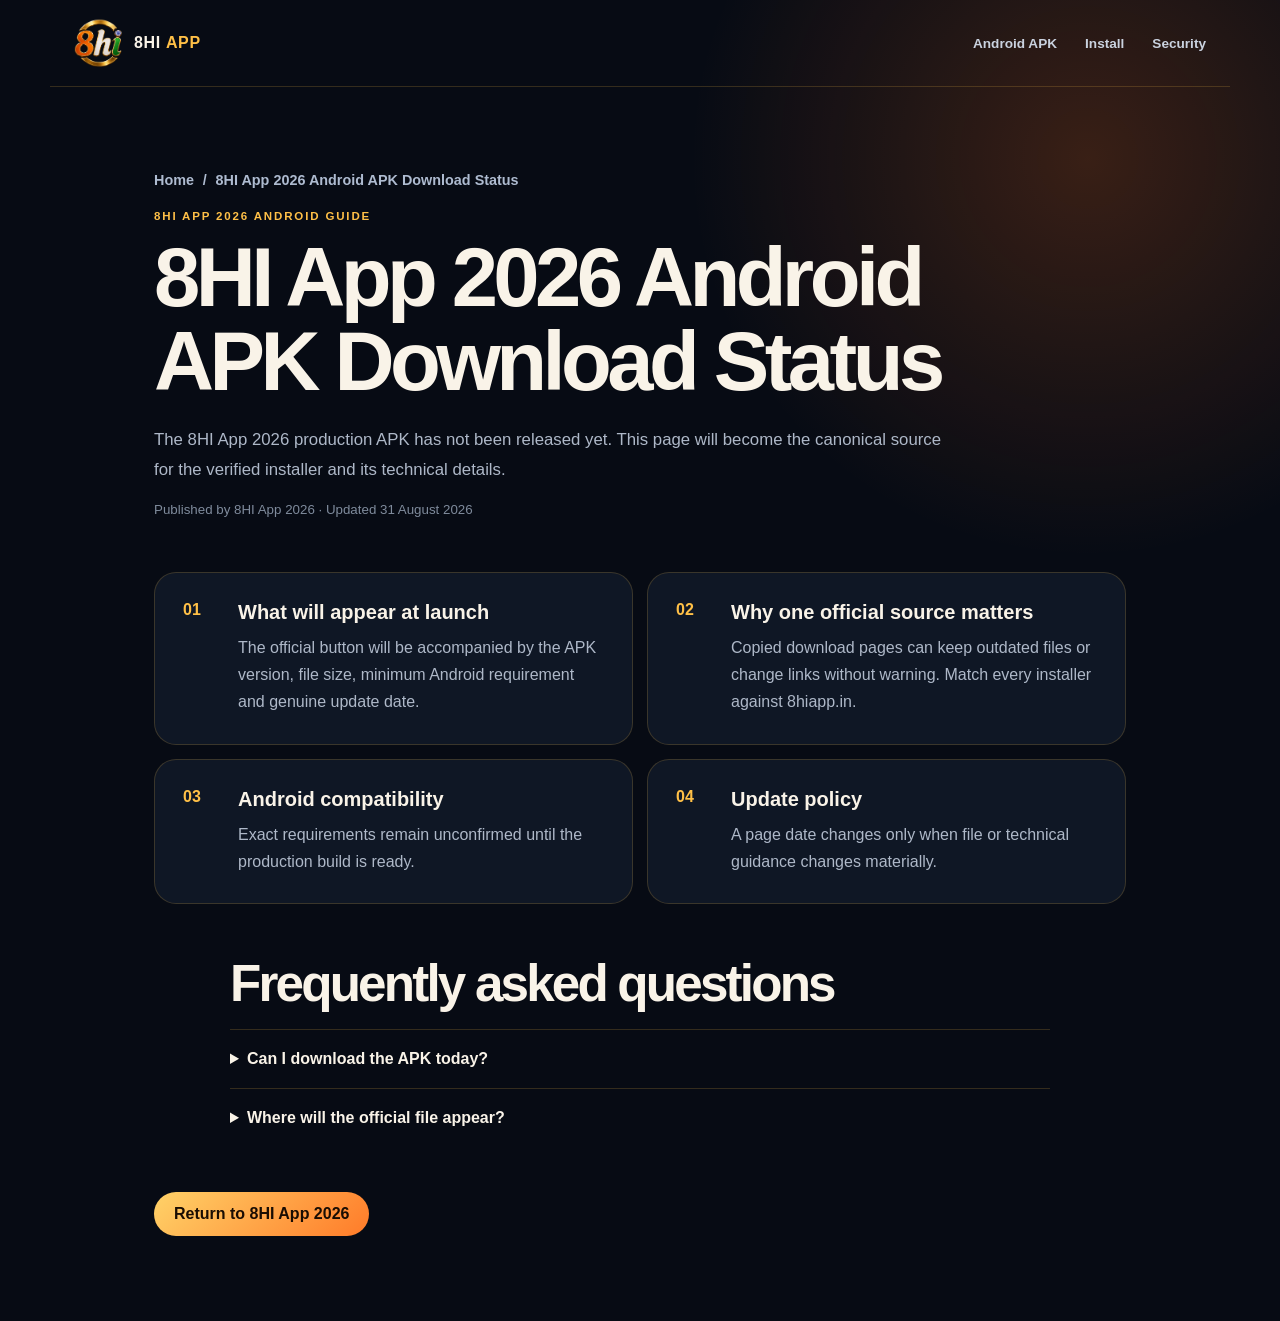
==== android-apk/index.html @ c1ce7601 "Migrate 8HI site to GitHub Pages with live APK download" ====
<!DOCTYPE html><html lang="en-IN"><head><meta charSet="utf-8"/><meta name="viewport" content="width=device-width, initial-scale=1"/><link rel="preload" href="/assets/8hi-mark.png" as="image"/><link rel="stylesheet" href="/_next/static/css/index.eghKGOcB.css" data-rsc-css-href="/_next/static/css/index.eghKGOcB.css" data-precedence="vite-rsc/importer-resources"/><link rel="stylesheet" href="/_next/static/css/Seo.CnHmj7F0.css" data-rsc-css-href="/_next/static/css/Seo.CnHmj7F0.css" data-precedence="vite-rsc/importer-resources"/><link rel="modulepreload" fetchPriority="low" href="/_next/static/chunks/index-C8furP2_.js"/><script src="/_next/static/chunks/rolldown-runtime-C60lm6uB.js" type="module" async=""></script><script src="/_next/static/chunks/framework-BgSIrAUN.js" type="module" async=""></script><link rel="modulepreload" href="/_next/static/chunks/layout-segment-context-DrmR_JXk.js" crossorigin=""/><script>Object.assign(((self[Symbol.for("vinext.navigationRuntime")]??={bootstrap:{routeManifest:null},functions:{}}).bootstrap.rsc??={rsc:[]}),{params:{"slug":"android-apk"},nav:{"pathname":"/android-apk","searchParams":[]}})</script><link rel="modulepreload" href="/_next/static/chunks/index-C8furP2_.js" />
</head><body><main><script type="application/ld+json">{"@context":"https://schema.org","@graph":[{"@type":"Organization","@id":"https://8hiapp.in/#organization","name":"8HI App 2026","url":"https://8hiapp.in/","logo":{"@type":"ImageObject","url":"https://8hiapp.in/icon-512.png"}},{"@type":"WebSite","@id":"https://8hiapp.in/#website","name":"8HI App 2026","url":"https://8hiapp.in/","inLanguage":"en-IN","publisher":{"@id":"https://8hiapp.in/#organization"}},{"@type":"WebPage","name":"8HI App 2026 Android APK Download Status","description":"Check the official 8HI App 2026 APK release status, version information, Android compatibility and verified download location.","url":"https://8hiapp.in/android-apk","datePublished":"2026-08-31","dateModified":"2026-08-31","isPartOf":{"@id":"https://8hiapp.in/#website"}},{"@type":"BreadcrumbList","itemListElement":[{"@type":"ListItem","position":1,"name":"8HI App 2026","item":"https://8hiapp.in/"},{"@type":"ListItem","position":2,"name":"8HI App 2026 Android APK Download Status","item":"https://8hiapp.in/android-apk"}]},{"@type":"FAQPage","mainEntity":[{"@type":"Question","name":"Can I download the APK today?","acceptedAnswer":{"@type":"Answer","text":"No. No verified production installer is available yet."}},{"@type":"Question","name":"Where will the official file appear?","acceptedAnswer":{"@type":"Answer","text":"Only on 8HI App 2026 and the official 8HI App download page."}}]}]}</script><header><a href="/" class="logo"><img src="/assets/8hi-mark.png" alt="8HI App 2026" width="50" height="50"/><span>8HI <b>APP</b></span></a><nav><a href="/android-apk">Android APK</a><a href="/install-guide">Install</a><a href="/security">Security</a></nav></header><article class="subpage"><nav class="crumb"><a href="/">Home</a><span>/</span><span>8HI App 2026 Android APK Download Status</span></nav><p class="overline">8HI App 2026 Android guide</p><h1>8HI App 2026 Android APK Download Status</h1><p class="intro">The 8HI App 2026 production APK has not been released yet. This page will become the canonical source for the verified installer and its technical details.</p><small class="updated">Published by 8HI App 2026 · Updated 31 August 2026</small><div class="subgrid"><section><b>0<!-- -->1</b><div><h2>What will appear at launch</h2><p>The official button will be accompanied by the APK version, file size, minimum Android requirement and genuine update date.</p></div></section><section><b>0<!-- -->2</b><div><h2>Why one official source matters</h2><p>Copied download pages can keep outdated files or change links without warning. Match every installer against 8hiapp.in.</p></div></section><section><b>0<!-- -->3</b><div><h2>Android compatibility</h2><p>Exact requirements remain unconfirmed until the production build is ready.</p></div></section><section><b>0<!-- -->4</b><div><h2>Update policy</h2><p>A page date changes only when file or technical guidance changes materially.</p></div></section></div><div class="faq"><h2>Frequently asked questions</h2><details><summary>Can I download the APK today?</summary><p>No. No verified production installer is available yet.</p></details><details><summary>Where will the official file appear?</summary><p>Only on 8HI App 2026 and the official 8HI App download page.</p></details></div><a class="primary" href="/">Return to 8HI App 2026</a></article></main><!--$--><!--/$--><div hidden=""><!--$--><div hidden=""><title>8HI App 2026 Android APK Download Status | 8HI App 2026</title><meta name="description" content="Check the official 8HI App 2026 APK release status, version information, Android compatibility and verified download location."><meta name="robots" content="index, follow"><meta name="googlebot" content="index, follow, max-image-preview:large, max-snippet:-1"><meta property="og:title" content="8HI App 2026 — Android Gaming, Made Simple"><meta property="og:description" content="The verified Android access point for the 8HI platform."><meta property="og:url" content="https://8hiapp.in"><meta property="og:site_name" content="8HI App 2026"><meta property="og:type" content="website"><meta property="og:locale" content="en_IN"><meta property="og:image" content="https://8hiapp.in/og.png"><meta name="twitter:card" content="summary_large_image"><meta name="twitter:title" content="8HI App 2026 — Android Gaming, Made Simple"><meta name="twitter:description" content="The verified Android access point for the 8HI platform."><meta name="twitter:image" content="https://8hiapp.in/og.png"><link rel="shortcut icon" href="/favicon.ico"><link rel="icon" href="/icon-48.png" type="image/png" sizes="48x48"><link rel="icon" href="/icon.png" type="image/png" sizes="96x96"><link rel="icon" href="/icon-192.png" type="image/png" sizes="192x192"><link rel="icon" href="/favicon.ico" type="image/x-icon" sizes="48x48"><link rel="apple-touch-icon" href="/icon-192.png" type="image/png" sizes="192x192"><link rel="manifest" href="/manifest.webmanifest"><link rel="canonical" href="https://8hiapp.in/android-apk"></div><!--/$--></div><script type="module" src="/_next/static/chunks/index-C8furP2_.js" id="_R_" async=""></script><script>((self[Symbol.for("vinext.navigationRuntime")]??={bootstrap:{routeManifest:null},functions:{}}).bootstrap.rsc??={rsc:[]}).rsc.push("4:I[\"241712b84696\",[],\"Children\",1]\n")</script><script>((self[Symbol.for("vinext.navigationRuntime")]??={bootstrap:{routeManifest:null},functions:{}}).bootstrap.rsc??={rsc:[]}).rsc.push("5:I[\"c97c5256dee9\",[],\"GlobalErrorBoundary\",1]\n")</script><script>((self[Symbol.for("vinext.navigationRuntime")]??={bootstrap:{routeManifest:null},functions:{}}).bootstrap.rsc??={rsc:[]}).rsc.push("6:I[\"4fc9a72db2d4\",[],\"default\",1]\n")</script><script>((self[Symbol.for("vinext.navigationRuntime")]??={bootstrap:{routeManifest:null},functions:{}}).bootstrap.rsc??={rsc:[]}).rsc.push("7:I[\"c97c5256dee9\",[],\"ErrorBoundary\",1]\n")</script><script>((self[Symbol.for("vinext.navigationRuntime")]??={bootstrap:{routeManifest:null},functions:{}}).bootstrap.rsc??={rsc:[]}).rsc.push("8:I[\"fca0cf90f4e2\",[],\"LayoutSegmentProvider\",1]\n")</script><script>((self[Symbol.for("vinext.navigationRuntime")]??={bootstrap:{routeManifest:null},functions:{}}).bootstrap.rsc??={rsc:[]}).rsc.push("9:I[\"241712b84696\",[],\"Slot\",1]\n")</script><script>((self[Symbol.for("vinext.navigationRuntime")]??={bootstrap:{routeManifest:null},functions:{}}).bootstrap.rsc??={rsc:[]}).rsc.push("a:I[\"c97c5256dee9\",[],\"NotFoundBoundary\",1]\n")</script><script>((self[Symbol.for("vinext.navigationRuntime")]??={bootstrap:{routeManifest:null},functions:{}}).bootstrap.rsc??={rsc:[]}).rsc.push("b:I[\"fa878354c746\",[],\"AppRouterScrollTarget\",1]\n")</script><script>((self[Symbol.for("vinext.navigationRuntime")]??={bootstrap:{routeManifest:null},functions:{}}).bootstrap.rsc??={rsc:[]}).rsc.push("c:I[\"c97c5256dee9\",[],\"RedirectBoundary\",1]\n")</script><script>((self[Symbol.for("vinext.navigationRuntime")]??={bootstrap:{routeManifest:null},functions:{}}).bootstrap.rsc??={rsc:[]}).rsc.push("d:\"$Sreact.suspense\"\n")</script><script>((self[Symbol.for("vinext.navigationRuntime")]??={bootstrap:{routeManifest:null},functions:{}}).bootstrap.rsc??={rsc:[]}).rsc.push(":HL[\"/_next/static/css/index.eghKGOcB.css\",\"style\"     ]\n")</script><script>((self[Symbol.for("vinext.navigationRuntime")]??={bootstrap:{routeManifest:null},functions:{}}).bootstrap.rsc??={rsc:[]}).rsc.push("0:{\"__route\":\"route:/android-apk\",\"__interceptionContext\":null,\"__layoutIds\":[\"layout:/\"],\"__rootLayout\":\"/\",\"__sourcePage\":\"/[slug]/page\",\"__vinext_streaming_metadata_body:route:/android-apk\":\"$L1\",\"__vinext_streaming_metadata_outlet:route:/android-apk\":\"$L2\",\"page:/android-apk\":\"$L3\",\"layout:/\":[[[[\"$\",\"link\",\"css:/_next/static/css/index.eghKGOcB.css\",{\"rel\":\"stylesheet\",\"precedence\":\"vite-rsc/importer-resources\",\"href\":\"/_next/static/css/index.eghKGOcB.css\",\"data-rsc-css-href\":\"/_next/static/css/index.eghKGOcB.css\"}],\"$undefined\"],[\"$\",\"html\",null,{\"lang\":\"en-IN\",\"children\":[\"$\",\"body\",null,{\"children\":[\"$\",\"$L4\",null,{}]}]}]],null],\"route:/android-apk\":[[[\"$\",\"meta\",null,{\"charSet\":\"utf-8\"}],null,[[\"$\",\"meta\",\"0\",{\"name\":\"viewport\",\"content\":\"width=device-width, initial-scale=1\"}]]],[\"$\",\"$L5\",null,{\"fallback\":\"$6\",\"children\":[\"$\",\"$L7\",null,{\"fallback\":\"$6\",\"children\":[\"$\",\"$L8\",null,{\"providerId\":\"layout:/\",\"segmentMap\":{\"children\":[\"android-apk\"]},\"children\":[\"$\",\"$L9\",null,{\"id\":\"layout:/\",\"parallelSlots\":\"$undefined\",\"children\":[\"$\",\"$La\",null,{\"resetKey\":\"slug|android-apk|d\",\"fallback\":[\"$\",\"main\",null,{\"className\":\"subpage\",\"children\":[[\"$\",\"p\",null,{\"className\":\"overline\",\"children\":\"404\"}],[\"$\",\"h1\",null,{\"children\":\"Page not found\"}],[\"$\",\"p\",null,{\"className\":\"intro\",\"children\":\"This address is not part of the verified 8HI App 2026 Android centre.\"}],[\"$\",\"a\",null,{\"className\":\"primary\",\"href\":\"/\",\"children\":\"Return to 8HI App 2026\"}]]}],\"children\":[\"$\",\"$La\",null,{\"resetKey\":\"[\\\"slug|android-apk|d\\\"]\",\"fallback\":[\"$\",\"main\",null,{\"className\":\"subpage\",\"children\":[[\"$\",\"p\",null,{\"className\":\"overline\",\"children\":\"404\"}],[\"$\",\"h1\",null,{\"children\":\"Page not found\"}],[\"$\",\"p\",null,{\"className\":\"intro\",\"children\":\"This address is not part of the verified 8HI App 2026 Android centre.\"}],[\"$\",\"a\",null,{\"className\":\"primary\",\"href\":\"/\",\"children\":\"Return to 8HI App 2026\"}]]}],\"children\":[\"$\",\"$Lb\",null,{\"children\":[\"$\",\"$Lc\",null,{\"children\":[[\"$\",\"$L8\",null,{\"providerId\":\"page:/android-apk\",\"segmentMap\":{\"children\":[\"__PAGE__\"]},\"children\":[\"$\",\"$L9\",null,{\"id\":\"page:/android-apk\"}]}],[\"$\",\"$d\",null,{\"fallback\":null,\"children\":[\"$\",\"$L9\",null,{\"id\":\"__vinext_streaming_metadata_outlet:route:/android-apk\"}]}]]}]}]}]}]}]}]}]}],null,[\"$\",\"div\",null,{\"hidden\":true,\"children\":[\"$\",\"$d\",null,{\"fallback\":null,\"children\":[\"$\",\"$L9\",null,{\"id\":\"__vinext_streaming_metadata_body:route:/android-apk\"}]}]}]],\"__layoutFlags\":{\"layout:/\":\"s\"},\"__artifactCompatibility\":{\"schemaVersion\":1,\"graphVersion\":\"app-route-graph:c75e66a7605490d9\",\"deploymentVersion\":\"5ccccc27-3422-4b1f-8778-035ea31157ca\",\"appElementsSchemaVersion\":1,\"rscPayloadSchemaVersion\":1,\"rootBoundaryId\":\"/\",\"renderEpoch\":null},\"__renderObservation\":{\"schemaVersion\":1,\"output\":{\"kind\":\"app-rsc\",\"mountedSlotsFingerprint\":null,\"renderEpoch\":null,\"rootBoundaryId\":\"/\",\"routeId\":\"route:/android-apk\"},\"completeness\":\"partial\",\"boundaryOutcome\":{\"kind\":\"unknown\"},\"requestApis\":[{\"kind\":\"connection\",\"status\":\"unknown\"},{\"kind\":\"cookies\",\"status\":\"unknown\"},{\"kind\":\"draftMode\",\"status\":\"unknown\"},{\"kind\":\"headers\",\"status\":\"unknown\"},{\"kind\":\"params\",\"status\":\"observed\"},{\"kind\":\"searchParams\",\"status\":\"unknown\"}],\"dynamicFetches\":[],\"cacheTags\":[\"/android-apk\",\"_N_T_/[slug]/layout\",\"_N_T_/[slug]/page\",\"_N_T_/android-apk\",\"_N_T_/layout\"],\"pathTags\":[\"/android-apk\"],\"cacheability\":\"unknown\",\"downgrade\":{\"target\":\"freshRender\",\"reasons\":[{\"code\":\"CP_DOWNGRADE_CACHEABILITY_UNKNOWN\",\"target\":\"freshRender\"},{\"code\":\"CP_DOWNGRADE_INCOMPLETE_OBSERVATION\",\"completeness\":\"partial\",\"target\":\"freshRender\"},{\"code\":\"CP_DOWNGRADE_UNKNOWN_REQUEST_API\",\"requestApi\":\"connection\",\"target\":\"freshRender\"},{\"code\":\"CP_DOWNGRADE_UNKNOWN_REQUEST_API\",\"requestApi\":\"cookies\",\"target\":\"freshRender\"},{\"code\":\"CP_DOWNGRADE_UNKNOWN_REQUEST_API\",\"requestApi\":\"draftMode\",\"target\":\"freshRender\"},{\"code\":\"CP_DOWNGRADE_UNKNOWN_REQUEST_API\",\"requestApi\":\"headers\",\"target\":\"freshRender\"},{\"code\":\"CP_DOWNGRADE_PUBLIC_REQUEST_API\",\"requestApi\":\"params\",\"target\":\"publicVariant\"},{\"code\":\"CP_DOWNGRADE_UNKNOWN_REQUEST_API\",\"requestApi\":\"searchParams\",\"target\":\"freshRender\"}],\"fallback\":{\"kind\":\"breakerFallback\",\"code\":\"CP_PRIVATE_DYNAMIC_DOWNGRADE\",\"mode\":\"renderFresh\",\"scope\":\"affectedOutput\",\"fields\":{\"reasonCodes\":[\"CP_DOWNGRADE_CACHEABILITY_UNKNOWN\",\"CP_DOWNGRADE_INCOMPLETE_OBSERVATION\",\"CP_DOWNGRADE_UNKNOWN_REQUEST_API\",\"CP_DOWNGRADE_UNKNOWN_REQUEST_API\",\"CP_DOWNGRADE_UNKNOWN_REQUEST_API\",\"CP_DOWNGRADE_UNKNOWN_REQUEST_API\",\"CP_DOWNGRADE_PUBLIC_REQUEST_API\",\"CP_DOWNGRADE_UNKNOWN_REQUEST_API\"],\"target\":\"freshRender\"}},\"isPublicCacheCandidate\":false}}}\n")</script><script>((self[Symbol.for("vinext.navigationRuntime")]??={bootstrap:{routeManifest:null},functions:{}}).bootstrap.rsc??={rsc:[]}).rsc.push("e:T647,")</script><script>((self[Symbol.for("vinext.navigationRuntime")]??={bootstrap:{routeManifest:null},functions:{}}).bootstrap.rsc??={rsc:[]}).rsc.push("\u003ctitle\u003e8HI App 2026 Android APK Download Status | 8HI App 2026\u003c/title\u003e\u003cmeta name=\"description\" content=\"Check the official 8HI App 2026 APK release status, version information, Android compatibility and verified download location.\"\u003e\u003cmeta name=\"robots\" content=\"index, follow\"\u003e\u003cmeta name=\"googlebot\" content=\"index, follow, max-image-preview:large, max-snippet:-1\"\u003e\u003cmeta property=\"og:title\" content=\"8HI App 2026 — Android Gaming, Made Simple\"\u003e\u003cmeta property=\"og:description\" content=\"The verified Android access point for the 8HI platform.\"\u003e\u003cmeta property=\"og:url\" content=\"https://8hiapp.in\"\u003e\u003cmeta property=\"og:site_name\" content=\"8HI App 2026\"\u003e\u003cmeta property=\"og:type\" content=\"website\"\u003e\u003cmeta property=\"og:locale\" content=\"en_IN\"\u003e\u003cmeta property=\"og:image\" content=\"https://8hiapp.in/og.png\"\u003e\u003cmeta name=\"twitter:card\" content=\"summary_large_image\"\u003e\u003cmeta name=\"twitter:title\" content=\"8HI App 2026 — Android Gaming, Made Simple\"\u003e\u003cmeta name=\"twitter:description\" content=\"The verified Android access point for the 8HI platform.\"\u003e\u003cmeta name=\"twitter:image\" content=\"https://8hiapp.in/og.png\"\u003e\u003clink rel=\"shortcut icon\" href=\"/favicon.ico\"\u003e\u003clink rel=\"icon\" href=\"/icon-48.png\" type=\"image/png\" sizes=\"48x48\"\u003e\u003clink rel=\"icon\" href=\"/icon.png\" type=\"image/png\" sizes=\"96x96\"\u003e\u003clink rel=\"icon\" href=\"/icon-192.png\" type=\"image/png\" sizes=\"192x192\"\u003e\u003clink rel=\"icon\" href=\"/favicon.ico\" type=\"image/x-icon\" sizes=\"48x48\"\u003e\u003clink rel=\"apple-touch-icon\" href=\"/icon-192.png\" type=\"image/png\" sizes=\"192x192\"\u003e\u003clink rel=\"manifest\" href=\"/manifest.webmanifest\"\u003e\u003clink rel=\"canonical\" href=\"https://8hiapp.in/android-apk\"\u003e")</script><script>((self[Symbol.for("vinext.navigationRuntime")]??={bootstrap:{routeManifest:null},functions:{}}).bootstrap.rsc??={rsc:[]}).rsc.push("1:[\"$\",\"div\",null,{\"hidden\":true,\"dangerouslySetInnerHTML\":{\"__html\":\"$e\"}}]\n")</script><script>((self[Symbol.for("vinext.navigationRuntime")]??={bootstrap:{routeManifest:null},functions:{}}).bootstrap.rsc??={rsc:[]}).rsc.push("2:null\n")</script><script>((self[Symbol.for("vinext.navigationRuntime")]??={bootstrap:{routeManifest:null},functions:{}}).bootstrap.rsc??={rsc:[]}).rsc.push(":HL[\"/_next/static/css/Seo.CnHmj7F0.css\",\"style\"     ]\n")</script><script>((self[Symbol.for("vinext.navigationRuntime")]??={bootstrap:{routeManifest:null},functions:{}}).bootstrap.rsc??={rsc:[]}).rsc.push("3:[[[\"$\",\"link\",\"css:/_next/static/css/index.eghKGOcB.css\",{\"rel\":\"stylesheet\",\"precedence\":\"vite-rsc/importer-resources\",\"href\":\"/_next/static/css/index.eghKGOcB.css\",\"data-rsc-css-href\":\"/_next/static/css/index.eghKGOcB.css\"}],[\"$\",\"link\",\"css:/_next/static/css/Seo.CnHmj7F0.css\",{\"rel\":\"stylesheet\",\"precedence\":\"vite-rsc/importer-resources\",\"href\":\"/_next/static/css/Seo.CnHmj7F0.css\",\"data-rsc-css-href\":\"/_next/static/css/Seo.CnHmj7F0.css\"}],\"$undefined\"],\"$Lf\"]\n")</script><script>((self[Symbol.for("vinext.navigationRuntime")]??={bootstrap:{routeManifest:null},functions:{}}).bootstrap.rsc??={rsc:[]}).rsc.push(":HL[\"/assets/8hi-mark.png\",\"image\"]\n")</script><script>((self[Symbol.for("vinext.navigationRuntime")]??={bootstrap:{routeManifest:null},functions:{}}).bootstrap.rsc??={rsc:[]}).rsc.push("10:T569,")</script><script>((self[Symbol.for("vinext.navigationRuntime")]??={bootstrap:{routeManifest:null},functions:{}}).bootstrap.rsc??={rsc:[]}).rsc.push("{\"@context\":\"https://schema.org\",\"@graph\":[{\"@type\":\"Organization\",\"@id\":\"https://8hiapp.in/#organization\",\"name\":\"8HI App 2026\",\"url\":\"https://8hiapp.in/\",\"logo\":{\"@type\":\"ImageObject\",\"url\":\"https://8hiapp.in/icon-512.png\"}},{\"@type\":\"WebSite\",\"@id\":\"https://8hiapp.in/#website\",\"name\":\"8HI App 2026\",\"url\":\"https://8hiapp.in/\",\"inLanguage\":\"en-IN\",\"publisher\":{\"@id\":\"https://8hiapp.in/#organization\"}},{\"@type\":\"WebPage\",\"name\":\"8HI App 2026 Android APK Download Status\",\"description\":\"Check the official 8HI App 2026 APK release status, version information, Android compatibility and verified download location.\",\"url\":\"https://8hiapp.in/android-apk\",\"datePublished\":\"2026-08-31\",\"dateModified\":\"2026-08-31\",\"isPartOf\":{\"@id\":\"https://8hiapp.in/#website\"}},{\"@type\":\"BreadcrumbList\",\"itemListElement\":[{\"@type\":\"ListItem\",\"position\":1,\"name\":\"8HI App 2026\",\"item\":\"https://8hiapp.in/\"},{\"@type\":\"ListItem\",\"position\":2,\"name\":\"8HI App 2026 Android APK Download Status\",\"item\":\"https://8hiapp.in/android-apk\"}]},{\"@type\":\"FAQPage\",\"mainEntity\":[{\"@type\":\"Question\",\"name\":\"Can I download the APK today?\",\"acceptedAnswer\":{\"@type\":\"Answer\",\"text\":\"No. No verified production installer is available yet.\"}},{\"@type\":\"Question\",\"name\":\"Where will the official file appear?\",\"ac")</script><script>((self[Symbol.for("vinext.navigationRuntime")]??={bootstrap:{routeManifest:null},functions:{}}).bootstrap.rsc??={rsc:[]}).rsc.push("ceptedAnswer\":{\"@type\":\"Answer\",\"text\":\"Only on 8HI App 2026 and the official 8HI App download page.\"}}]}]}")</script><script>((self[Symbol.for("vinext.navigationRuntime")]??={bootstrap:{routeManifest:null},functions:{}}).bootstrap.rsc??={rsc:[]}).rsc.push("f:[\"$\",\"main\",null,{\"children\":[[[[\"$\",\"link\",\"css:/_next/static/css/Seo.CnHmj7F0.css\",{\"rel\":\"stylesheet\",\"precedence\":\"vite-rsc/importer-resources\",\"href\":\"/_next/static/css/Seo.CnHmj7F0.css\",\"data-rsc-css-href\":\"/_next/static/css/Seo.CnHmj7F0.css\"}],\"$undefined\"],[\"$\",\"script\",null,{\"type\":\"application/ld+json\",\"dangerouslySetInnerHTML\":{\"__html\":\"$10\"}}]],[\"$\",\"header\",null,{\"children\":[[\"$\",\"a\",null,{\"href\":\"/\",\"className\":\"logo\",\"children\":[[\"$\",\"img\",null,{\"src\":\"/assets/8hi-mark.png\",\"alt\":\"8HI App 2026\",\"width\":50,\"height\":50}],[\"$\",\"span\",null,{\"children\":[\"8HI \",[\"$\",\"b\",null,{\"children\":\"APP\"}]]}]]}],[\"$\",\"nav\",null,{\"children\":[[\"$\",\"a\",null,{\"href\":\"/android-apk\",\"children\":\"Android APK\"}],[\"$\",\"a\",null,{\"href\":\"/install-guide\",\"children\":\"Install\"}],[\"$\",\"a\",null,{\"href\":\"/security\",\"children\":\"Security\"}]]}]]}],[\"$\",\"article\",null,{\"className\":\"subpage\",\"children\":[[\"$\",\"nav\",null,{\"className\":\"crumb\",\"children\":[[\"$\",\"a\",null,{\"href\":\"/\",\"children\":\"Home\"}],[\"$\",\"span\",null,{\"children\":\"/\"}],[\"$\",\"span\",null,{\"children\":\"8HI App 2026 Android APK Download Status\"}]]}],[\"$\",\"p\",null,{\"className\":\"overline\",\"children\":\"8HI App 2026 Android guide\"}],[\"$\",\"h1\",null,{\"children\":\"8HI App 2026 Android APK Download Status\"}],[\"$\",\"p\",null,{\"className\":\"intro\",\"children\":\"The 8HI App 2026 production APK has not been released yet. This page will become the canonical source for the verified installer and its technical details.\"}],[\"$\",\"small\",null,{\"className\":\"updated\",\"children\":\"Published by 8HI App 2026 · Updated 31 August 2026\"}],[\"$\",\"div\",null,{\"className\":\"subgrid\",\"children\":[[\"$\",\"section\",\"What will appear at launch\",{\"children\":[[\"$\",\"b\",null,{\"children\":[\"0\",1]}],[\"$\",\"div\",null,{\"children\":[[\"$\",\"h2\",null,{\"children\":\"What will appear at launch\"}],[\"$\",\"p\",null,{\"children\":\"The official button will be accompanied by the APK version, file size, minimum Android requirement and genuine update date.\"}]]}]]}],[\"$\",\"section\",\"Why one official source matters\",{\"children\":[[\"$\",\"b\",null,{\"children\":[\"0\",2]}],[\"$\",\"div\",null,{\"children\":[[\"$\",\"h2\",null,{\"children\":\"Why one official source matters\"}],[\"$\",\"p\",null,{\"children\":\"Copied download pages can keep outdated files or change links without warning. Match every installer against 8hiapp.in.\"}]]}]]}],[\"$\",\"section\",\"Android compatibility\",{\"children\":[[\"$\",\"b\",null,{\"children\":[\"0\",3]}],[\"$\",\"div\",null,{\"children\":[[\"$\",\"h2\",null,{\"children\":\"Android compatibility\"}],[\"$\",\"p\",null,{\"children\":\"Exact requirements remain unconfirmed until the production build is ready.\"}]]}]]}],\"$L11\"]}],\"$L12\",\"$L13\"]}]]}]\n")</script><script>((self[Symbol.for("vinext.navigationRuntime")]??={bootstrap:{routeManifest:null},functions:{}}).bootstrap.rsc??={rsc:[]}).rsc.push("11:[\"$\",\"section\",\"Update policy\",{\"children\":[[\"$\",\"b\",null,{\"children\":[\"0\",4]}],[\"$\",\"div\",null,{\"children\":[[\"$\",\"h2\",null,{\"children\":\"Update policy\"}],[\"$\",\"p\",null,{\"children\":\"A page date changes only when file or technical guidance changes materially.\"}]]}]]}]\n")</script><script>((self[Symbol.for("vinext.navigationRuntime")]??={bootstrap:{routeManifest:null},functions:{}}).bootstrap.rsc??={rsc:[]}).rsc.push("12:[\"$\",\"div\",null,{\"className\":\"faq\",\"children\":[[\"$\",\"h2\",null,{\"children\":\"Frequently asked questions\"}],[[\"$\",\"details\",\"Can I download the APK today?\",{\"children\":[[\"$\",\"summary\",null,{\"children\":\"Can I download the APK today?\"}],[\"$\",\"p\",null,{\"children\":\"No. No verified production installer is available yet.\"}]]}],[\"$\",\"details\",\"Where will the official file appear?\",{\"children\":[[\"$\",\"summary\",null,{\"children\":\"Where will the official file appear?\"}],[\"$\",\"p\",null,{\"children\":\"Only on 8HI App 2026 and the official 8HI App download page.\"}]]}]]]}]\n")</script><script>((self[Symbol.for("vinext.navigationRuntime")]??={bootstrap:{routeManifest:null},functions:{}}).bootstrap.rsc??={rsc:[]}).rsc.push("13:[\"$\",\"a\",null,{\"className\":\"primary\",\"href\":\"/\",\"children\":\"Return to 8HI App 2026\"}]\n")</script><script>Object.assign(((self[Symbol.for("vinext.navigationRuntime")]??={bootstrap:{routeManifest:null},functions:{}}).bootstrap.rsc??={rsc:[]}),{"initialCacheKind":"static"});((self[Symbol.for("vinext.navigationRuntime")]??={bootstrap:{routeManifest:null},functions:{}}).bootstrap.rsc??={rsc:[]}).done=true</script><script src="/download-ready.js" defer></script></body></html>
---- _next/static/css/index.eghKGOcB.css ----
:root{--bg:#070b14;--panel:#0f1725;--text:#f9f3e8;--muted:#aeb8c8;--gold:#ffc047;--line:#ffc0472e}*{box-sizing:border-box}html{scroll-behavior:smooth}body{background:var(--bg);color:var(--text);margin:0;font-family:Arial,sans-serif}a{color:inherit;text-decoration:none}main{background:radial-gradient(circle at 85% 12%,#ff701c33,transparent 25%),var(--bg);overflow:hidden}header{border-bottom:1px solid var(--line);justify-content:space-between;align-items:center;max-width:1180px;margin:auto;padding:18px 24px;display:flex}.logo{letter-spacing:.04em;align-items:center;gap:10px;font-weight:900;display:flex}.logo b,.overline{color:var(--gold)}nav{color:#cad2df;gap:28px;font-size:.85rem;font-weight:700;display:flex}.pill,.primary{color:#1a0d03;background:linear-gradient(135deg,#ffd268,#ff7b29);border-radius:999px;justify-content:center;align-items:center;padding:13px 20px;font-weight:900;display:inline-flex}.hero{grid-template-columns:1fr .88fr;align-items:center;max-width:1180px;min-height:670px;margin:auto;padding:70px 24px;display:grid}.overline{letter-spacing:.16em;text-transform:uppercase;font-size:.72rem;font-weight:900}.hero h1,.status h2,.steps h2,.faq h2{letter-spacing:-.055em;margin:12px 0 20px;font-size:clamp(3.2rem,6vw,5.8rem);line-height:.98}.hero h1 em{color:var(--gold);font-style:normal;display:block}.lead,.status p,.steps p,.faq p{color:var(--muted);line-height:1.75}.lead{max-width:620px;font-size:1.05rem}.actions{gap:12px;margin:30px 0;display:flex}.secondary{border:1px solid var(--line);border-radius:999px;padding:13px 20px;font-weight:800}.signals{color:#a8b4c5;gap:22px;font-size:.76rem;display:flex}.signals span:before{content:"✓";color:var(--gold);margin-right:6px}.visual{position:relative}.visual>img{border:1px solid var(--line);border-radius:50%;width:100%;height:auto;box-shadow:0 35px 80px #00000080}.badge{border:1px solid var(--line);background:#080c16e6;border-radius:18px;padding:18px 22px;position:absolute;bottom:12%;right:0}.badge b{color:var(--gold);font-size:1.8rem;display:block}.badge small{letter-spacing:.1em}.status{grid-template-columns:1.2fr .8fr;gap:60px;max-width:1120px;margin:auto;padding:90px 24px;display:grid}.status h2,.steps h2,.faq h2{font-size:clamp(2.2rem,4vw,3.5rem)}.status-card{border:1px solid var(--line);background:var(--panel);border-radius:24px;padding:32px}.status-card span{color:#9da8b9;font-size:.75rem}.status-card strong{color:var(--gold);margin:14px 0;font-size:2.2rem;display:block}.steps,.faq{max-width:1120px;margin:auto;padding:80px 24px}.steps>div{grid-template-columns:repeat(3,1fr);gap:14px;display:grid}.steps article{border:1px solid var(--line);background:var(--panel);border-radius:22px;padding:28px}.steps article b{color:var(--gold)}.faq{max-width:820px}.faq details{border-top:1px solid var(--line);padding:20px 0}.faq summary{cursor:pointer;font-weight:800}footer{border-top:1px solid var(--line);color:#9da8b9;flex-wrap:wrap;justify-content:center;gap:24px;padding:32px 20px;font-size:.78rem;display:flex}@media (max-width:760px){body{padding-bottom:72px}header{padding:12px 16px}.logo img{width:42px;height:42px}.pill{padding:10px 13px;font-size:.72rem}header nav{z-index:20;border:1px solid var(--line);-webkit-backdrop-filter:blur(14px);backdrop-filter:blur(14px);background:#070b14f2;border-radius:16px;justify-content:space-around;padding:7px;display:flex;position:fixed;bottom:8px;left:10px;right:10px}header nav a{place-items:center;min-height:42px;padding:6px;display:grid}.hero{text-align:center;grid-template-columns:1fr;min-height:auto;padding:55px 18px}.hero h1{font-size:3.25rem}.actions{flex-direction:column}.primary,.secondary{min-height:48px}.signals{flex-wrap:wrap;justify-content:center}.visual{margin-top:45px}.badge{right:5%}.status{grid-template-columns:1fr;gap:25px;padding:65px 18px}.steps,.faq{padding:65px 18px}.steps>div{grid-template-columns:1fr}}.subpage{max-width:1020px;margin:auto;padding:85px 24px}.subpage>h1{letter-spacing:-.055em;max-width:850px;margin:14px 0 22px;font-size:clamp(3rem,7vw,5.2rem);line-height:1}.subpage .intro{max-width:800px;color:var(--muted);font-size:1.05rem;line-height:1.8}.subpage>small{color:#7f8b9c}.subgrid{grid-template-columns:1fr 1fr;gap:14px;margin:55px 0;display:grid}.subgrid section{border:1px solid var(--line);background:var(--panel);border-radius:22px;grid-template-columns:40px 1fr;gap:15px;padding:28px;display:grid}.subgrid section>b{color:var(--gold)}.subgrid h2{margin:0 0 10px;font-size:1.25rem}.subgrid p{color:var(--muted);margin:0;line-height:1.7}.subpage>.faq{margin-bottom:45px;padding:0}@media (max-width:760px){.subpage{padding:55px 18px}.subpage>h1{font-size:3rem}.subgrid{grid-template-columns:1fr}.subgrid section{padding:23px 19px}}
---- _next/static/css/Seo.CnHmj7F0.css ----
.crumb{color:#aebbd0;flex-wrap:wrap;align-items:center;gap:.55rem;margin:0 0 1.4rem;font-size:.9rem;display:flex}.crumb a{color:inherit}.updated{color:#9cabc1;margin:1rem 0 2rem;display:block}:is(a:focus-visible,summary:focus-visible){outline-offset:4px;outline:3px solid #ffcb3d}
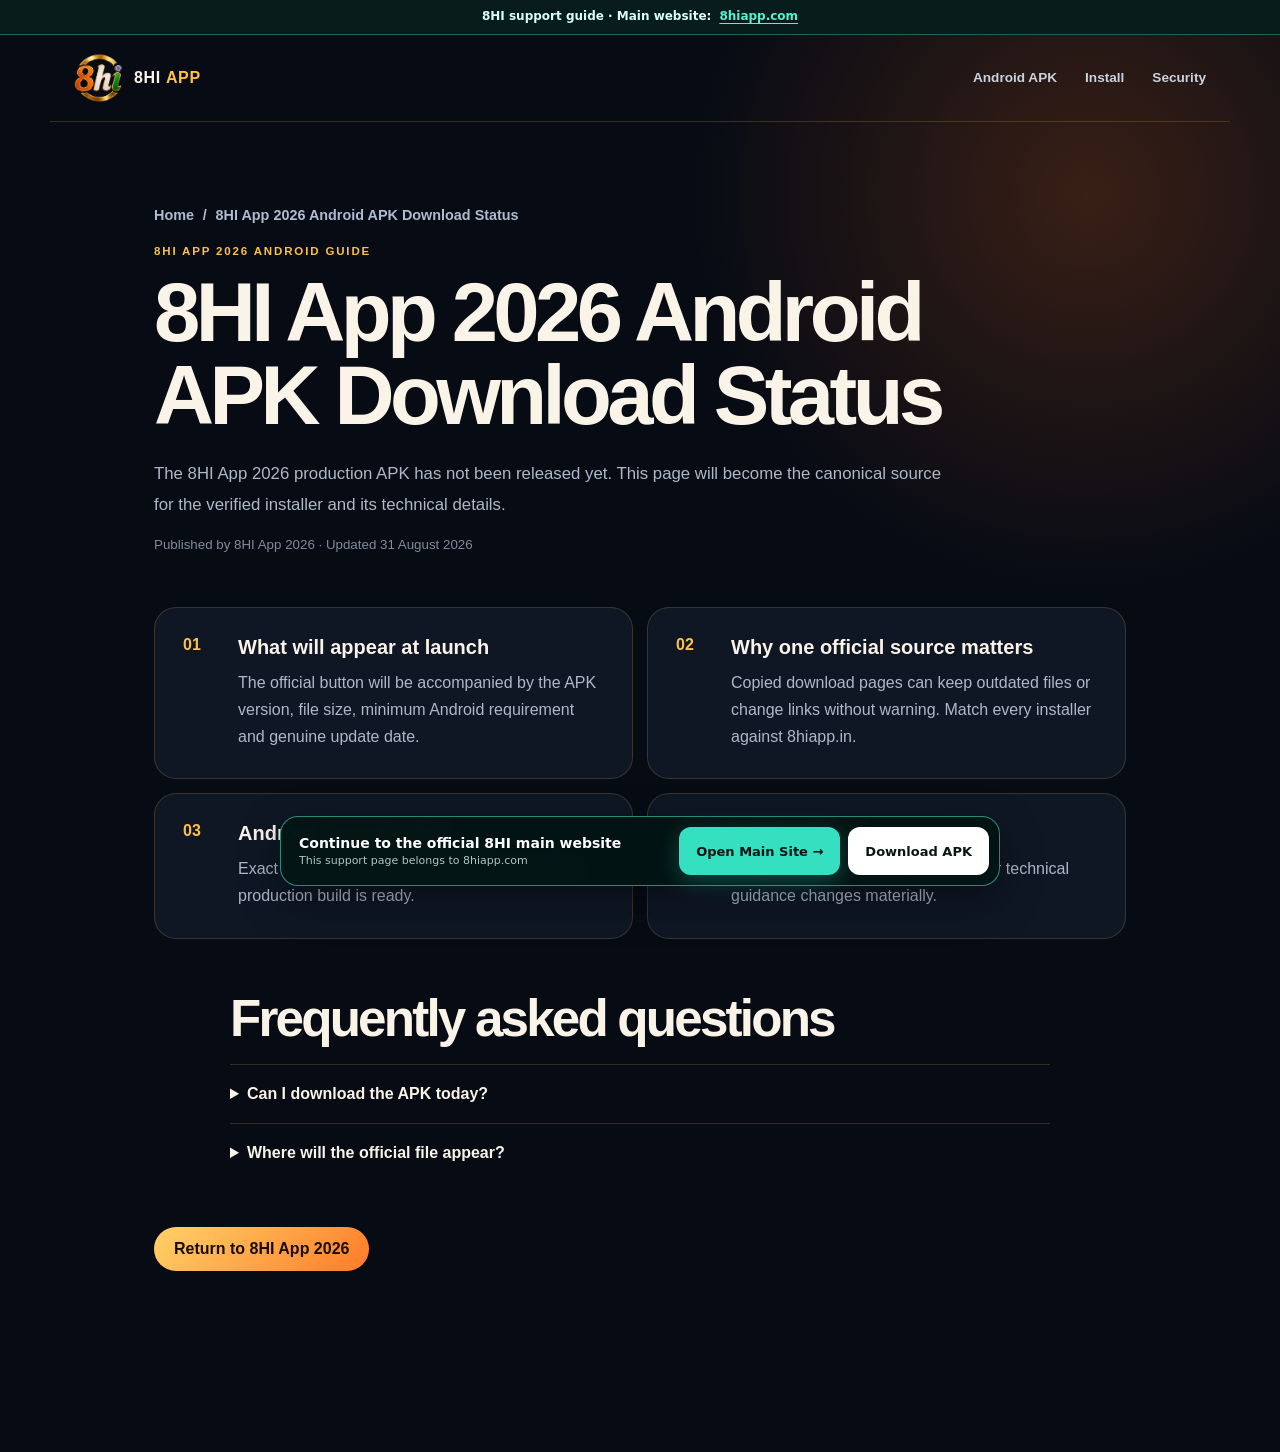
==== commit 3482d50c: "Add clear mobile navigation to main site" ====
--- a/android-apk/index.html
+++ b/android-apk/index.html
@@ -1,2 +1,2 @@
 <!DOCTYPE html><html lang="en-IN"><head><meta charSet="utf-8"/><meta name="viewport" content="width=device-width, initial-scale=1"/><link rel="preload" href="/assets/8hi-mark.png" as="image"/><link rel="stylesheet" href="/_next/static/css/index.eghKGOcB.css" data-rsc-css-href="/_next/static/css/index.eghKGOcB.css" data-precedence="vite-rsc/importer-resources"/><link rel="stylesheet" href="/_next/static/css/Seo.CnHmj7F0.css" data-rsc-css-href="/_next/static/css/Seo.CnHmj7F0.css" data-precedence="vite-rsc/importer-resources"/><link rel="modulepreload" fetchPriority="low" href="/_next/static/chunks/index-C8furP2_.js"/><script src="/_next/static/chunks/rolldown-runtime-C60lm6uB.js" type="module" async=""></script><script src="/_next/static/chunks/framework-BgSIrAUN.js" type="module" async=""></script><link rel="modulepreload" href="/_next/static/chunks/layout-segment-context-DrmR_JXk.js" crossorigin=""/><script>Object.assign(((self[Symbol.for("vinext.navigationRuntime")]??={bootstrap:{routeManifest:null},functions:{}}).bootstrap.rsc??={rsc:[]}),{params:{"slug":"android-apk"},nav:{"pathname":"/android-apk","searchParams":[]}})</script><link rel="modulepreload" href="/_next/static/chunks/index-C8furP2_.js" />
-</head><body><main><script type="application/ld+json">{"@context":"https://schema.org","@graph":[{"@type":"Organization","@id":"https://8hiapp.in/#organization","name":"8HI App 2026","url":"https://8hiapp.in/","logo":{"@type":"ImageObject","url":"https://8hiapp.in/icon-512.png"}},{"@type":"WebSite","@id":"https://8hiapp.in/#website","name":"8HI App 2026","url":"https://8hiapp.in/","inLanguage":"en-IN","publisher":{"@id":"https://8hiapp.in/#organization"}},{"@type":"WebPage","name":"8HI App 2026 Android APK Download Status","description":"Check the official 8HI App 2026 APK release status, version information, Android compatibility and verified download location.","url":"https://8hiapp.in/android-apk","datePublished":"2026-08-31","dateModified":"2026-08-31","isPartOf":{"@id":"https://8hiapp.in/#website"}},{"@type":"BreadcrumbList","itemListElement":[{"@type":"ListItem","position":1,"name":"8HI App 2026","item":"https://8hiapp.in/"},{"@type":"ListItem","position":2,"name":"8HI App 2026 Android APK Download Status","item":"https://8hiapp.in/android-apk"}]},{"@type":"FAQPage","mainEntity":[{"@type":"Question","name":"Can I download the APK today?","acceptedAnswer":{"@type":"Answer","text":"No. No verified production installer is available yet."}},{"@type":"Question","name":"Where will the official file appear?","acceptedAnswer":{"@type":"Answer","text":"Only on 8HI App 2026 and the official 8HI App download page."}}]}]}</script><header><a href="/" class="logo"><img src="/assets/8hi-mark.png" alt="8HI App 2026" width="50" height="50"/><span>8HI <b>APP</b></span></a><nav><a href="/android-apk">Android APK</a><a href="/install-guide">Install</a><a href="/security">Security</a></nav></header><article class="subpage"><nav class="crumb"><a href="/">Home</a><span>/</span><span>8HI App 2026 Android APK Download Status</span></nav><p class="overline">8HI App 2026 Android guide</p><h1>8HI App 2026 Android APK Download Status</h1><p class="intro">The 8HI App 2026 production APK has not been released yet. This page will become the canonical source for the verified installer and its technical details.</p><small class="updated">Published by 8HI App 2026 · Updated 31 August 2026</small><div class="subgrid"><section><b>0<!-- -->1</b><div><h2>What will appear at launch</h2><p>The official button will be accompanied by the APK version, file size, minimum Android requirement and genuine update date.</p></div></section><section><b>0<!-- -->2</b><div><h2>Why one official source matters</h2><p>Copied download pages can keep outdated files or change links without warning. Match every installer against 8hiapp.in.</p></div></section><section><b>0<!-- -->3</b><div><h2>Android compatibility</h2><p>Exact requirements remain unconfirmed until the production build is ready.</p></div></section><section><b>0<!-- -->4</b><div><h2>Update policy</h2><p>A page date changes only when file or technical guidance changes materially.</p></div></section></div><div class="faq"><h2>Frequently asked questions</h2><details><summary>Can I download the APK today?</summary><p>No. No verified production installer is available yet.</p></details><details><summary>Where will the official file appear?</summary><p>Only on 8HI App 2026 and the official 8HI App download page.</p></details></div><a class="primary" href="/">Return to 8HI App 2026</a></article></main><!--$--><!--/$--><div hidden=""><!--$--><div hidden=""><title>8HI App 2026 Android APK Download Status | 8HI App 2026</title><meta name="description" content="Check the official 8HI App 2026 APK release status, version information, Android compatibility and verified download location."><meta name="robots" content="index, follow"><meta name="googlebot" content="index, follow, max-image-preview:large, max-snippet:-1"><meta property="og:title" content="8HI App 2026 — Android Gaming, Made Simple"><meta property="og:description" content="The verified Android access point for the 8HI platform."><meta property="og:url" content="https://8hiapp.in"><meta property="og:site_name" content="8HI App 2026"><meta property="og:type" content="website"><meta property="og:locale" content="en_IN"><meta property="og:image" content="https://8hiapp.in/og.png"><meta name="twitter:card" content="summary_large_image"><meta name="twitter:title" content="8HI App 2026 — Android Gaming, Made Simple"><meta name="twitter:description" content="The verified Android access point for the 8HI platform."><meta name="twitter:image" content="https://8hiapp.in/og.png"><link rel="shortcut icon" href="/favicon.ico"><link rel="icon" href="/icon-48.png" type="image/png" sizes="48x48"><link rel="icon" href="/icon.png" type="image/png" sizes="96x96"><link rel="icon" href="/icon-192.png" type="image/png" sizes="192x192"><link rel="icon" href="/favicon.ico" type="image/x-icon" sizes="48x48"><link rel="apple-touch-icon" href="/icon-192.png" type="image/png" sizes="192x192"><link rel="manifest" href="/manifest.webmanifest"><link rel="canonical" href="https://8hiapp.in/android-apk"></div><!--/$--></div><script type="module" src="/_next/static/chunks/index-C8furP2_.js" id="_R_" async=""></script><script>((self[Symbol.for("vinext.navigationRuntime")]??={bootstrap:{routeManifest:null},functions:{}}).bootstrap.rsc??={rsc:[]}).rsc.push("4:I[\"241712b84696\",[],\"Children\",1]\n")</script><script>((self[Symbol.for("vinext.navigationRuntime")]??={bootstrap:{routeManifest:null},functions:{}}).bootstrap.rsc??={rsc:[]}).rsc.push("5:I[\"c97c5256dee9\",[],\"GlobalErrorBoundary\",1]\n")</script><script>((self[Symbol.for("vinext.navigationRuntime")]??={bootstrap:{routeManifest:null},functions:{}}).bootstrap.rsc??={rsc:[]}).rsc.push("6:I[\"4fc9a72db2d4\",[],\"default\",1]\n")</script><script>((self[Symbol.for("vinext.navigationRuntime")]??={bootstrap:{routeManifest:null},functions:{}}).bootstrap.rsc??={rsc:[]}).rsc.push("7:I[\"c97c5256dee9\",[],\"ErrorBoundary\",1]\n")</script><script>((self[Symbol.for("vinext.navigationRuntime")]??={bootstrap:{routeManifest:null},functions:{}}).bootstrap.rsc??={rsc:[]}).rsc.push("8:I[\"fca0cf90f4e2\",[],\"LayoutSegmentProvider\",1]\n")</script><script>((self[Symbol.for("vinext.navigationRuntime")]??={bootstrap:{routeManifest:null},functions:{}}).bootstrap.rsc??={rsc:[]}).rsc.push("9:I[\"241712b84696\",[],\"Slot\",1]\n")</script><script>((self[Symbol.for("vinext.navigationRuntime")]??={bootstrap:{routeManifest:null},functions:{}}).bootstrap.rsc??={rsc:[]}).rsc.push("a:I[\"c97c5256dee9\",[],\"NotFoundBoundary\",1]\n")</script><script>((self[Symbol.for("vinext.navigationRuntime")]??={bootstrap:{routeManifest:null},functions:{}}).bootstrap.rsc??={rsc:[]}).rsc.push("b:I[\"fa878354c746\",[],\"AppRouterScrollTarget\",1]\n")</script><script>((self[Symbol.for("vinext.navigationRuntime")]??={bootstrap:{routeManifest:null},functions:{}}).bootstrap.rsc??={rsc:[]}).rsc.push("c:I[\"c97c5256dee9\",[],\"RedirectBoundary\",1]\n")</script><script>((self[Symbol.for("vinext.navigationRuntime")]??={bootstrap:{routeManifest:null},functions:{}}).bootstrap.rsc??={rsc:[]}).rsc.push("d:\"$Sreact.suspense\"\n")</script><script>((self[Symbol.for("vinext.navigationRuntime")]??={bootstrap:{routeManifest:null},functions:{}}).bootstrap.rsc??={rsc:[]}).rsc.push(":HL[\"/_next/static/css/index.eghKGOcB.css\",\"style\"     ]\n")</script><script>((self[Symbol.for("vinext.navigationRuntime")]??={bootstrap:{routeManifest:null},functions:{}}).bootstrap.rsc??={rsc:[]}).rsc.push("0:{\"__route\":\"route:/android-apk\",\"__interceptionContext\":null,\"__layoutIds\":[\"layout:/\"],\"__rootLayout\":\"/\",\"__sourcePage\":\"/[slug]/page\",\"__vinext_streaming_metadata_body:route:/android-apk\":\"$L1\",\"__vinext_streaming_metadata_outlet:route:/android-apk\":\"$L2\",\"page:/android-apk\":\"$L3\",\"layout:/\":[[[[\"$\",\"link\",\"css:/_next/static/css/index.eghKGOcB.css\",{\"rel\":\"stylesheet\",\"precedence\":\"vite-rsc/importer-resources\",\"href\":\"/_next/static/css/index.eghKGOcB.css\",\"data-rsc-css-href\":\"/_next/static/css/index.eghKGOcB.css\"}],\"$undefined\"],[\"$\",\"html\",null,{\"lang\":\"en-IN\",\"children\":[\"$\",\"body\",null,{\"children\":[\"$\",\"$L4\",null,{}]}]}]],null],\"route:/android-apk\":[[[\"$\",\"meta\",null,{\"charSet\":\"utf-8\"}],null,[[\"$\",\"meta\",\"0\",{\"name\":\"viewport\",\"content\":\"width=device-width, initial-scale=1\"}]]],[\"$\",\"$L5\",null,{\"fallback\":\"$6\",\"children\":[\"$\",\"$L7\",null,{\"fallback\":\"$6\",\"children\":[\"$\",\"$L8\",null,{\"providerId\":\"layout:/\",\"segmentMap\":{\"children\":[\"android-apk\"]},\"children\":[\"$\",\"$L9\",null,{\"id\":\"layout:/\",\"parallelSlots\":\"$undefined\",\"children\":[\"$\",\"$La\",null,{\"resetKey\":\"slug|android-apk|d\",\"fallback\":[\"$\",\"main\",null,{\"className\":\"subpage\",\"children\":[[\"$\",\"p\",null,{\"className\":\"overline\",\"children\":\"404\"}],[\"$\",\"h1\",null,{\"children\":\"Page not found\"}],[\"$\",\"p\",null,{\"className\":\"intro\",\"children\":\"This address is not part of the verified 8HI App 2026 Android centre.\"}],[\"$\",\"a\",null,{\"className\":\"primary\",\"href\":\"/\",\"children\":\"Return to 8HI App 2026\"}]]}],\"children\":[\"$\",\"$La\",null,{\"resetKey\":\"[\\\"slug|android-apk|d\\\"]\",\"fallback\":[\"$\",\"main\",null,{\"className\":\"subpage\",\"children\":[[\"$\",\"p\",null,{\"className\":\"overline\",\"children\":\"404\"}],[\"$\",\"h1\",null,{\"children\":\"Page not found\"}],[\"$\",\"p\",null,{\"className\":\"intro\",\"children\":\"This address is not part of the verified 8HI App 2026 Android centre.\"}],[\"$\",\"a\",null,{\"className\":\"primary\",\"href\":\"/\",\"children\":\"Return to 8HI App 2026\"}]]}],\"children\":[\"$\",\"$Lb\",null,{\"children\":[\"$\",\"$Lc\",null,{\"children\":[[\"$\",\"$L8\",null,{\"providerId\":\"page:/android-apk\",\"segmentMap\":{\"children\":[\"__PAGE__\"]},\"children\":[\"$\",\"$L9\",null,{\"id\":\"page:/android-apk\"}]}],[\"$\",\"$d\",null,{\"fallback\":null,\"children\":[\"$\",\"$L9\",null,{\"id\":\"__vinext_streaming_metadata_outlet:route:/android-apk\"}]}]]}]}]}]}]}]}]}]}],null,[\"$\",\"div\",null,{\"hidden\":true,\"children\":[\"$\",\"$d\",null,{\"fallback\":null,\"children\":[\"$\",\"$L9\",null,{\"id\":\"__vinext_streaming_metadata_body:route:/android-apk\"}]}]}]],\"__layoutFlags\":{\"layout:/\":\"s\"},\"__artifactCompatibility\":{\"schemaVersion\":1,\"graphVersion\":\"app-route-graph:c75e66a7605490d9\",\"deploymentVersion\":\"5ccccc27-3422-4b1f-8778-035ea31157ca\",\"appElementsSchemaVersion\":1,\"rscPayloadSchemaVersion\":1,\"rootBoundaryId\":\"/\",\"renderEpoch\":null},\"__renderObservation\":{\"schemaVersion\":1,\"output\":{\"kind\":\"app-rsc\",\"mountedSlotsFingerprint\":null,\"renderEpoch\":null,\"rootBoundaryId\":\"/\",\"routeId\":\"route:/android-apk\"},\"completeness\":\"partial\",\"boundaryOutcome\":{\"kind\":\"unknown\"},\"requestApis\":[{\"kind\":\"connection\",\"status\":\"unknown\"},{\"kind\":\"cookies\",\"status\":\"unknown\"},{\"kind\":\"draftMode\",\"status\":\"unknown\"},{\"kind\":\"headers\",\"status\":\"unknown\"},{\"kind\":\"params\",\"status\":\"observed\"},{\"kind\":\"searchParams\",\"status\":\"unknown\"}],\"dynamicFetches\":[],\"cacheTags\":[\"/android-apk\",\"_N_T_/[slug]/layout\",\"_N_T_/[slug]/page\",\"_N_T_/android-apk\",\"_N_T_/layout\"],\"pathTags\":[\"/android-apk\"],\"cacheability\":\"unknown\",\"downgrade\":{\"target\":\"freshRender\",\"reasons\":[{\"code\":\"CP_DOWNGRADE_CACHEABILITY_UNKNOWN\",\"target\":\"freshRender\"},{\"code\":\"CP_DOWNGRADE_INCOMPLETE_OBSERVATION\",\"completeness\":\"partial\",\"target\":\"freshRender\"},{\"code\":\"CP_DOWNGRADE_UNKNOWN_REQUEST_API\",\"requestApi\":\"connection\",\"target\":\"freshRender\"},{\"code\":\"CP_DOWNGRADE_UNKNOWN_REQUEST_API\",\"requestApi\":\"cookies\",\"target\":\"freshRender\"},{\"code\":\"CP_DOWNGRADE_UNKNOWN_REQUEST_API\",\"requestApi\":\"draftMode\",\"target\":\"freshRender\"},{\"code\":\"CP_DOWNGRADE_UNKNOWN_REQUEST_API\",\"requestApi\":\"headers\",\"target\":\"freshRender\"},{\"code\":\"CP_DOWNGRADE_PUBLIC_REQUEST_API\",\"requestApi\":\"params\",\"target\":\"publicVariant\"},{\"code\":\"CP_DOWNGRADE_UNKNOWN_REQUEST_API\",\"requestApi\":\"searchParams\",\"target\":\"freshRender\"}],\"fallback\":{\"kind\":\"breakerFallback\",\"code\":\"CP_PRIVATE_DYNAMIC_DOWNGRADE\",\"mode\":\"renderFresh\",\"scope\":\"affectedOutput\",\"fields\":{\"reasonCodes\":[\"CP_DOWNGRADE_CACHEABILITY_UNKNOWN\",\"CP_DOWNGRADE_INCOMPLETE_OBSERVATION\",\"CP_DOWNGRADE_UNKNOWN_REQUEST_API\",\"CP_DOWNGRADE_UNKNOWN_REQUEST_API\",\"CP_DOWNGRADE_UNKNOWN_REQUEST_API\",\"CP_DOWNGRADE_UNKNOWN_REQUEST_API\",\"CP_DOWNGRADE_PUBLIC_REQUEST_API\",\"CP_DOWNGRADE_UNKNOWN_REQUEST_API\"],\"target\":\"freshRender\"}},\"isPublicCacheCandidate\":false}}}\n")</script><script>((self[Symbol.for("vinext.navigationRuntime")]??={bootstrap:{routeManifest:null},functions:{}}).bootstrap.rsc??={rsc:[]}).rsc.push("e:T647,")</script><script>((self[Symbol.for("vinext.navigationRuntime")]??={bootstrap:{routeManifest:null},functions:{}}).bootstrap.rsc??={rsc:[]}).rsc.push("\u003ctitle\u003e8HI App 2026 Android APK Download Status | 8HI App 2026\u003c/title\u003e\u003cmeta name=\"description\" content=\"Check the official 8HI App 2026 APK release status, version information, Android compatibility and verified download location.\"\u003e\u003cmeta name=\"robots\" content=\"index, follow\"\u003e\u003cmeta name=\"googlebot\" content=\"index, follow, max-image-preview:large, max-snippet:-1\"\u003e\u003cmeta property=\"og:title\" content=\"8HI App 2026 — Android Gaming, Made Simple\"\u003e\u003cmeta property=\"og:description\" content=\"The verified Android access point for the 8HI platform.\"\u003e\u003cmeta property=\"og:url\" content=\"https://8hiapp.in\"\u003e\u003cmeta property=\"og:site_name\" content=\"8HI App 2026\"\u003e\u003cmeta property=\"og:type\" content=\"website\"\u003e\u003cmeta property=\"og:locale\" content=\"en_IN\"\u003e\u003cmeta property=\"og:image\" content=\"https://8hiapp.in/og.png\"\u003e\u003cmeta name=\"twitter:card\" content=\"summary_large_image\"\u003e\u003cmeta name=\"twitter:title\" content=\"8HI App 2026 — Android Gaming, Made Simple\"\u003e\u003cmeta name=\"twitter:description\" content=\"The verified Android access point for the 8HI platform.\"\u003e\u003cmeta name=\"twitter:image\" content=\"https://8hiapp.in/og.png\"\u003e\u003clink rel=\"shortcut icon\" href=\"/favicon.ico\"\u003e\u003clink rel=\"icon\" href=\"/icon-48.png\" type=\"image/png\" sizes=\"48x48\"\u003e\u003clink rel=\"icon\" href=\"/icon.png\" type=\"image/png\" sizes=\"96x96\"\u003e\u003clink rel=\"icon\" href=\"/icon-192.png\" type=\"image/png\" sizes=\"192x192\"\u003e\u003clink rel=\"icon\" href=\"/favicon.ico\" type=\"image/x-icon\" sizes=\"48x48\"\u003e\u003clink rel=\"apple-touch-icon\" href=\"/icon-192.png\" type=\"image/png\" sizes=\"192x192\"\u003e\u003clink rel=\"manifest\" href=\"/manifest.webmanifest\"\u003e\u003clink rel=\"canonical\" href=\"https://8hiapp.in/android-apk\"\u003e")</script><script>((self[Symbol.for("vinext.navigationRuntime")]??={bootstrap:{routeManifest:null},functions:{}}).bootstrap.rsc??={rsc:[]}).rsc.push("1:[\"$\",\"div\",null,{\"hidden\":true,\"dangerouslySetInnerHTML\":{\"__html\":\"$e\"}}]\n")</script><script>((self[Symbol.for("vinext.navigationRuntime")]??={bootstrap:{routeManifest:null},functions:{}}).bootstrap.rsc??={rsc:[]}).rsc.push("2:null\n")</script><script>((self[Symbol.for("vinext.navigationRuntime")]??={bootstrap:{routeManifest:null},functions:{}}).bootstrap.rsc??={rsc:[]}).rsc.push(":HL[\"/_next/static/css/Seo.CnHmj7F0.css\",\"style\"     ]\n")</script><script>((self[Symbol.for("vinext.navigationRuntime")]??={bootstrap:{routeManifest:null},functions:{}}).bootstrap.rsc??={rsc:[]}).rsc.push("3:[[[\"$\",\"link\",\"css:/_next/static/css/index.eghKGOcB.css\",{\"rel\":\"stylesheet\",\"precedence\":\"vite-rsc/importer-resources\",\"href\":\"/_next/static/css/index.eghKGOcB.css\",\"data-rsc-css-href\":\"/_next/static/css/index.eghKGOcB.css\"}],[\"$\",\"link\",\"css:/_next/static/css/Seo.CnHmj7F0.css\",{\"rel\":\"stylesheet\",\"precedence\":\"vite-rsc/importer-resources\",\"href\":\"/_next/static/css/Seo.CnHmj7F0.css\",\"data-rsc-css-href\":\"/_next/static/css/Seo.CnHmj7F0.css\"}],\"$undefined\"],\"$Lf\"]\n")</script><script>((self[Symbol.for("vinext.navigationRuntime")]??={bootstrap:{routeManifest:null},functions:{}}).bootstrap.rsc??={rsc:[]}).rsc.push(":HL[\"/assets/8hi-mark.png\",\"image\"]\n")</script><script>((self[Symbol.for("vinext.navigationRuntime")]??={bootstrap:{routeManifest:null},functions:{}}).bootstrap.rsc??={rsc:[]}).rsc.push("10:T569,")</script><script>((self[Symbol.for("vinext.navigationRuntime")]??={bootstrap:{routeManifest:null},functions:{}}).bootstrap.rsc??={rsc:[]}).rsc.push("{\"@context\":\"https://schema.org\",\"@graph\":[{\"@type\":\"Organization\",\"@id\":\"https://8hiapp.in/#organization\",\"name\":\"8HI App 2026\",\"url\":\"https://8hiapp.in/\",\"logo\":{\"@type\":\"ImageObject\",\"url\":\"https://8hiapp.in/icon-512.png\"}},{\"@type\":\"WebSite\",\"@id\":\"https://8hiapp.in/#website\",\"name\":\"8HI App 2026\",\"url\":\"https://8hiapp.in/\",\"inLanguage\":\"en-IN\",\"publisher\":{\"@id\":\"https://8hiapp.in/#organization\"}},{\"@type\":\"WebPage\",\"name\":\"8HI App 2026 Android APK Download Status\",\"description\":\"Check the official 8HI App 2026 APK release status, version information, Android compatibility and verified download location.\",\"url\":\"https://8hiapp.in/android-apk\",\"datePublished\":\"2026-08-31\",\"dateModified\":\"2026-08-31\",\"isPartOf\":{\"@id\":\"https://8hiapp.in/#website\"}},{\"@type\":\"BreadcrumbList\",\"itemListElement\":[{\"@type\":\"ListItem\",\"position\":1,\"name\":\"8HI App 2026\",\"item\":\"https://8hiapp.in/\"},{\"@type\":\"ListItem\",\"position\":2,\"name\":\"8HI App 2026 Android APK Download Status\",\"item\":\"https://8hiapp.in/android-apk\"}]},{\"@type\":\"FAQPage\",\"mainEntity\":[{\"@type\":\"Question\",\"name\":\"Can I download the APK today?\",\"acceptedAnswer\":{\"@type\":\"Answer\",\"text\":\"No. No verified production installer is available yet.\"}},{\"@type\":\"Question\",\"name\":\"Where will the official file appear?\",\"ac")</script><script>((self[Symbol.for("vinext.navigationRuntime")]??={bootstrap:{routeManifest:null},functions:{}}).bootstrap.rsc??={rsc:[]}).rsc.push("ceptedAnswer\":{\"@type\":\"Answer\",\"text\":\"Only on 8HI App 2026 and the official 8HI App download page.\"}}]}]}")</script><script>((self[Symbol.for("vinext.navigationRuntime")]??={bootstrap:{routeManifest:null},functions:{}}).bootstrap.rsc??={rsc:[]}).rsc.push("f:[\"$\",\"main\",null,{\"children\":[[[[\"$\",\"link\",\"css:/_next/static/css/Seo.CnHmj7F0.css\",{\"rel\":\"stylesheet\",\"precedence\":\"vite-rsc/importer-resources\",\"href\":\"/_next/static/css/Seo.CnHmj7F0.css\",\"data-rsc-css-href\":\"/_next/static/css/Seo.CnHmj7F0.css\"}],\"$undefined\"],[\"$\",\"script\",null,{\"type\":\"application/ld+json\",\"dangerouslySetInnerHTML\":{\"__html\":\"$10\"}}]],[\"$\",\"header\",null,{\"children\":[[\"$\",\"a\",null,{\"href\":\"/\",\"className\":\"logo\",\"children\":[[\"$\",\"img\",null,{\"src\":\"/assets/8hi-mark.png\",\"alt\":\"8HI App 2026\",\"width\":50,\"height\":50}],[\"$\",\"span\",null,{\"children\":[\"8HI \",[\"$\",\"b\",null,{\"children\":\"APP\"}]]}]]}],[\"$\",\"nav\",null,{\"children\":[[\"$\",\"a\",null,{\"href\":\"/android-apk\",\"children\":\"Android APK\"}],[\"$\",\"a\",null,{\"href\":\"/install-guide\",\"children\":\"Install\"}],[\"$\",\"a\",null,{\"href\":\"/security\",\"children\":\"Security\"}]]}]]}],[\"$\",\"article\",null,{\"className\":\"subpage\",\"children\":[[\"$\",\"nav\",null,{\"className\":\"crumb\",\"children\":[[\"$\",\"a\",null,{\"href\":\"/\",\"children\":\"Home\"}],[\"$\",\"span\",null,{\"children\":\"/\"}],[\"$\",\"span\",null,{\"children\":\"8HI App 2026 Android APK Download Status\"}]]}],[\"$\",\"p\",null,{\"className\":\"overline\",\"children\":\"8HI App 2026 Android guide\"}],[\"$\",\"h1\",null,{\"children\":\"8HI App 2026 Android APK Download Status\"}],[\"$\",\"p\",null,{\"className\":\"intro\",\"children\":\"The 8HI App 2026 production APK has not been released yet. This page will become the canonical source for the verified installer and its technical details.\"}],[\"$\",\"small\",null,{\"className\":\"updated\",\"children\":\"Published by 8HI App 2026 · Updated 31 August 2026\"}],[\"$\",\"div\",null,{\"className\":\"subgrid\",\"children\":[[\"$\",\"section\",\"What will appear at launch\",{\"children\":[[\"$\",\"b\",null,{\"children\":[\"0\",1]}],[\"$\",\"div\",null,{\"children\":[[\"$\",\"h2\",null,{\"children\":\"What will appear at launch\"}],[\"$\",\"p\",null,{\"children\":\"The official button will be accompanied by the APK version, file size, minimum Android requirement and genuine update date.\"}]]}]]}],[\"$\",\"section\",\"Why one official source matters\",{\"children\":[[\"$\",\"b\",null,{\"children\":[\"0\",2]}],[\"$\",\"div\",null,{\"children\":[[\"$\",\"h2\",null,{\"children\":\"Why one official source matters\"}],[\"$\",\"p\",null,{\"children\":\"Copied download pages can keep outdated files or change links without warning. Match every installer against 8hiapp.in.\"}]]}]]}],[\"$\",\"section\",\"Android compatibility\",{\"children\":[[\"$\",\"b\",null,{\"children\":[\"0\",3]}],[\"$\",\"div\",null,{\"children\":[[\"$\",\"h2\",null,{\"children\":\"Android compatibility\"}],[\"$\",\"p\",null,{\"children\":\"Exact requirements remain unconfirmed until the production build is ready.\"}]]}]]}],\"$L11\"]}],\"$L12\",\"$L13\"]}]]}]\n")</script><script>((self[Symbol.for("vinext.navigationRuntime")]??={bootstrap:{routeManifest:null},functions:{}}).bootstrap.rsc??={rsc:[]}).rsc.push("11:[\"$\",\"section\",\"Update policy\",{\"children\":[[\"$\",\"b\",null,{\"children\":[\"0\",4]}],[\"$\",\"div\",null,{\"children\":[[\"$\",\"h2\",null,{\"children\":\"Update policy\"}],[\"$\",\"p\",null,{\"children\":\"A page date changes only when file or technical guidance changes materially.\"}]]}]]}]\n")</script><script>((self[Symbol.for("vinext.navigationRuntime")]??={bootstrap:{routeManifest:null},functions:{}}).bootstrap.rsc??={rsc:[]}).rsc.push("12:[\"$\",\"div\",null,{\"className\":\"faq\",\"children\":[[\"$\",\"h2\",null,{\"children\":\"Frequently asked questions\"}],[[\"$\",\"details\",\"Can I download the APK today?\",{\"children\":[[\"$\",\"summary\",null,{\"children\":\"Can I download the APK today?\"}],[\"$\",\"p\",null,{\"children\":\"No. No verified production installer is available yet.\"}]]}],[\"$\",\"details\",\"Where will the official file appear?\",{\"children\":[[\"$\",\"summary\",null,{\"children\":\"Where will the official file appear?\"}],[\"$\",\"p\",null,{\"children\":\"Only on 8HI App 2026 and the official 8HI App download page.\"}]]}]]]}]\n")</script><script>((self[Symbol.for("vinext.navigationRuntime")]??={bootstrap:{routeManifest:null},functions:{}}).bootstrap.rsc??={rsc:[]}).rsc.push("13:[\"$\",\"a\",null,{\"className\":\"primary\",\"href\":\"/\",\"children\":\"Return to 8HI App 2026\"}]\n")</script><script>Object.assign(((self[Symbol.for("vinext.navigationRuntime")]??={bootstrap:{routeManifest:null},functions:{}}).bootstrap.rsc??={rsc:[]}),{"initialCacheKind":"static"});((self[Symbol.for("vinext.navigationRuntime")]??={bootstrap:{routeManifest:null},functions:{}}).bootstrap.rsc??={rsc:[]}).done=true</script><script src="/download-ready.js" defer></script></body></html>+</head><body><main><script type="application/ld+json">{"@context":"https://schema.org","@graph":[{"@type":"Organization","@id":"https://8hiapp.in/#organization","name":"8HI App 2026","url":"https://8hiapp.in/","logo":{"@type":"ImageObject","url":"https://8hiapp.in/icon-512.png"}},{"@type":"WebSite","@id":"https://8hiapp.in/#website","name":"8HI App 2026","url":"https://8hiapp.in/","inLanguage":"en-IN","publisher":{"@id":"https://8hiapp.in/#organization"}},{"@type":"WebPage","name":"8HI App 2026 Android APK Download Status","description":"Check the official 8HI App 2026 APK release status, version information, Android compatibility and verified download location.","url":"https://8hiapp.in/android-apk","datePublished":"2026-08-31","dateModified":"2026-08-31","isPartOf":{"@id":"https://8hiapp.in/#website"}},{"@type":"BreadcrumbList","itemListElement":[{"@type":"ListItem","position":1,"name":"8HI App 2026","item":"https://8hiapp.in/"},{"@type":"ListItem","position":2,"name":"8HI App 2026 Android APK Download Status","item":"https://8hiapp.in/android-apk"}]},{"@type":"FAQPage","mainEntity":[{"@type":"Question","name":"Can I download the APK today?","acceptedAnswer":{"@type":"Answer","text":"No. No verified production installer is available yet."}},{"@type":"Question","name":"Where will the official file appear?","acceptedAnswer":{"@type":"Answer","text":"Only on 8HI App 2026 and the official 8HI App download page."}}]}]}</script><header><a href="/" class="logo"><img src="/assets/8hi-mark.png" alt="8HI App 2026" width="50" height="50"/><span>8HI <b>APP</b></span></a><nav><a href="/android-apk">Android APK</a><a href="/install-guide">Install</a><a href="/security">Security</a></nav></header><article class="subpage"><nav class="crumb"><a href="/">Home</a><span>/</span><span>8HI App 2026 Android APK Download Status</span></nav><p class="overline">8HI App 2026 Android guide</p><h1>8HI App 2026 Android APK Download Status</h1><p class="intro">The 8HI App 2026 production APK has not been released yet. This page will become the canonical source for the verified installer and its technical details.</p><small class="updated">Published by 8HI App 2026 · Updated 31 August 2026</small><div class="subgrid"><section><b>0<!-- -->1</b><div><h2>What will appear at launch</h2><p>The official button will be accompanied by the APK version, file size, minimum Android requirement and genuine update date.</p></div></section><section><b>0<!-- -->2</b><div><h2>Why one official source matters</h2><p>Copied download pages can keep outdated files or change links without warning. Match every installer against 8hiapp.in.</p></div></section><section><b>0<!-- -->3</b><div><h2>Android compatibility</h2><p>Exact requirements remain unconfirmed until the production build is ready.</p></div></section><section><b>0<!-- -->4</b><div><h2>Update policy</h2><p>A page date changes only when file or technical guidance changes materially.</p></div></section></div><div class="faq"><h2>Frequently asked questions</h2><details><summary>Can I download the APK today?</summary><p>No. No verified production installer is available yet.</p></details><details><summary>Where will the official file appear?</summary><p>Only on 8HI App 2026 and the official 8HI App download page.</p></details></div><a class="primary" href="/">Return to 8HI App 2026</a></article></main><!--$--><!--/$--><div hidden=""><!--$--><div hidden=""><title>8HI App 2026 Android APK Download Status | 8HI App 2026</title><meta name="description" content="Check the official 8HI App 2026 APK release status, version information, Android compatibility and verified download location."><meta name="robots" content="index, follow"><meta name="googlebot" content="index, follow, max-image-preview:large, max-snippet:-1"><meta property="og:title" content="8HI App 2026 — Android Gaming, Made Simple"><meta property="og:description" content="The verified Android access point for the 8HI platform."><meta property="og:url" content="https://8hiapp.in"><meta property="og:site_name" content="8HI App 2026"><meta property="og:type" content="website"><meta property="og:locale" content="en_IN"><meta property="og:image" content="https://8hiapp.in/og.png"><meta name="twitter:card" content="summary_large_image"><meta name="twitter:title" content="8HI App 2026 — Android Gaming, Made Simple"><meta name="twitter:description" content="The verified Android access point for the 8HI platform."><meta name="twitter:image" content="https://8hiapp.in/og.png"><link rel="shortcut icon" href="/favicon.ico"><link rel="icon" href="/icon-48.png" type="image/png" sizes="48x48"><link rel="icon" href="/icon.png" type="image/png" sizes="96x96"><link rel="icon" href="/icon-192.png" type="image/png" sizes="192x192"><link rel="icon" href="/favicon.ico" type="image/x-icon" sizes="48x48"><link rel="apple-touch-icon" href="/icon-192.png" type="image/png" sizes="192x192"><link rel="manifest" href="/manifest.webmanifest"><link rel="canonical" href="https://8hiapp.in/android-apk"></div><!--/$--></div><script type="module" src="/_next/static/chunks/index-C8furP2_.js" id="_R_" async=""></script><script>((self[Symbol.for("vinext.navigationRuntime")]??={bootstrap:{routeManifest:null},functions:{}}).bootstrap.rsc??={rsc:[]}).rsc.push("4:I[\"241712b84696\",[],\"Children\",1]\n")</script><script>((self[Symbol.for("vinext.navigationRuntime")]??={bootstrap:{routeManifest:null},functions:{}}).bootstrap.rsc??={rsc:[]}).rsc.push("5:I[\"c97c5256dee9\",[],\"GlobalErrorBoundary\",1]\n")</script><script>((self[Symbol.for("vinext.navigationRuntime")]??={bootstrap:{routeManifest:null},functions:{}}).bootstrap.rsc??={rsc:[]}).rsc.push("6:I[\"4fc9a72db2d4\",[],\"default\",1]\n")</script><script>((self[Symbol.for("vinext.navigationRuntime")]??={bootstrap:{routeManifest:null},functions:{}}).bootstrap.rsc??={rsc:[]}).rsc.push("7:I[\"c97c5256dee9\",[],\"ErrorBoundary\",1]\n")</script><script>((self[Symbol.for("vinext.navigationRuntime")]??={bootstrap:{routeManifest:null},functions:{}}).bootstrap.rsc??={rsc:[]}).rsc.push("8:I[\"fca0cf90f4e2\",[],\"LayoutSegmentProvider\",1]\n")</script><script>((self[Symbol.for("vinext.navigationRuntime")]??={bootstrap:{routeManifest:null},functions:{}}).bootstrap.rsc??={rsc:[]}).rsc.push("9:I[\"241712b84696\",[],\"Slot\",1]\n")</script><script>((self[Symbol.for("vinext.navigationRuntime")]??={bootstrap:{routeManifest:null},functions:{}}).bootstrap.rsc??={rsc:[]}).rsc.push("a:I[\"c97c5256dee9\",[],\"NotFoundBoundary\",1]\n")</script><script>((self[Symbol.for("vinext.navigationRuntime")]??={bootstrap:{routeManifest:null},functions:{}}).bootstrap.rsc??={rsc:[]}).rsc.push("b:I[\"fa878354c746\",[],\"AppRouterScrollTarget\",1]\n")</script><script>((self[Symbol.for("vinext.navigationRuntime")]??={bootstrap:{routeManifest:null},functions:{}}).bootstrap.rsc??={rsc:[]}).rsc.push("c:I[\"c97c5256dee9\",[],\"RedirectBoundary\",1]\n")</script><script>((self[Symbol.for("vinext.navigationRuntime")]??={bootstrap:{routeManifest:null},functions:{}}).bootstrap.rsc??={rsc:[]}).rsc.push("d:\"$Sreact.suspense\"\n")</script><script>((self[Symbol.for("vinext.navigationRuntime")]??={bootstrap:{routeManifest:null},functions:{}}).bootstrap.rsc??={rsc:[]}).rsc.push(":HL[\"/_next/static/css/index.eghKGOcB.css\",\"style\"     ]\n")</script><script>((self[Symbol.for("vinext.navigationRuntime")]??={bootstrap:{routeManifest:null},functions:{}}).bootstrap.rsc??={rsc:[]}).rsc.push("0:{\"__route\":\"route:/android-apk\",\"__interceptionContext\":null,\"__layoutIds\":[\"layout:/\"],\"__rootLayout\":\"/\",\"__sourcePage\":\"/[slug]/page\",\"__vinext_streaming_metadata_body:route:/android-apk\":\"$L1\",\"__vinext_streaming_metadata_outlet:route:/android-apk\":\"$L2\",\"page:/android-apk\":\"$L3\",\"layout:/\":[[[[\"$\",\"link\",\"css:/_next/static/css/index.eghKGOcB.css\",{\"rel\":\"stylesheet\",\"precedence\":\"vite-rsc/importer-resources\",\"href\":\"/_next/static/css/index.eghKGOcB.css\",\"data-rsc-css-href\":\"/_next/static/css/index.eghKGOcB.css\"}],\"$undefined\"],[\"$\",\"html\",null,{\"lang\":\"en-IN\",\"children\":[\"$\",\"body\",null,{\"children\":[\"$\",\"$L4\",null,{}]}]}]],null],\"route:/android-apk\":[[[\"$\",\"meta\",null,{\"charSet\":\"utf-8\"}],null,[[\"$\",\"meta\",\"0\",{\"name\":\"viewport\",\"content\":\"width=device-width, initial-scale=1\"}]]],[\"$\",\"$L5\",null,{\"fallback\":\"$6\",\"children\":[\"$\",\"$L7\",null,{\"fallback\":\"$6\",\"children\":[\"$\",\"$L8\",null,{\"providerId\":\"layout:/\",\"segmentMap\":{\"children\":[\"android-apk\"]},\"children\":[\"$\",\"$L9\",null,{\"id\":\"layout:/\",\"parallelSlots\":\"$undefined\",\"children\":[\"$\",\"$La\",null,{\"resetKey\":\"slug|android-apk|d\",\"fallback\":[\"$\",\"main\",null,{\"className\":\"subpage\",\"children\":[[\"$\",\"p\",null,{\"className\":\"overline\",\"children\":\"404\"}],[\"$\",\"h1\",null,{\"children\":\"Page not found\"}],[\"$\",\"p\",null,{\"className\":\"intro\",\"children\":\"This address is not part of the verified 8HI App 2026 Android centre.\"}],[\"$\",\"a\",null,{\"className\":\"primary\",\"href\":\"/\",\"children\":\"Return to 8HI App 2026\"}]]}],\"children\":[\"$\",\"$La\",null,{\"resetKey\":\"[\\\"slug|android-apk|d\\\"]\",\"fallback\":[\"$\",\"main\",null,{\"className\":\"subpage\",\"children\":[[\"$\",\"p\",null,{\"className\":\"overline\",\"children\":\"404\"}],[\"$\",\"h1\",null,{\"children\":\"Page not found\"}],[\"$\",\"p\",null,{\"className\":\"intro\",\"children\":\"This address is not part of the verified 8HI App 2026 Android centre.\"}],[\"$\",\"a\",null,{\"className\":\"primary\",\"href\":\"/\",\"children\":\"Return to 8HI App 2026\"}]]}],\"children\":[\"$\",\"$Lb\",null,{\"children\":[\"$\",\"$Lc\",null,{\"children\":[[\"$\",\"$L8\",null,{\"providerId\":\"page:/android-apk\",\"segmentMap\":{\"children\":[\"__PAGE__\"]},\"children\":[\"$\",\"$L9\",null,{\"id\":\"page:/android-apk\"}]}],[\"$\",\"$d\",null,{\"fallback\":null,\"children\":[\"$\",\"$L9\",null,{\"id\":\"__vinext_streaming_metadata_outlet:route:/android-apk\"}]}]]}]}]}]}]}]}]}]}],null,[\"$\",\"div\",null,{\"hidden\":true,\"children\":[\"$\",\"$d\",null,{\"fallback\":null,\"children\":[\"$\",\"$L9\",null,{\"id\":\"__vinext_streaming_metadata_body:route:/android-apk\"}]}]}]],\"__layoutFlags\":{\"layout:/\":\"s\"},\"__artifactCompatibility\":{\"schemaVersion\":1,\"graphVersion\":\"app-route-graph:c75e66a7605490d9\",\"deploymentVersion\":\"5ccccc27-3422-4b1f-8778-035ea31157ca\",\"appElementsSchemaVersion\":1,\"rscPayloadSchemaVersion\":1,\"rootBoundaryId\":\"/\",\"renderEpoch\":null},\"__renderObservation\":{\"schemaVersion\":1,\"output\":{\"kind\":\"app-rsc\",\"mountedSlotsFingerprint\":null,\"renderEpoch\":null,\"rootBoundaryId\":\"/\",\"routeId\":\"route:/android-apk\"},\"completeness\":\"partial\",\"boundaryOutcome\":{\"kind\":\"unknown\"},\"requestApis\":[{\"kind\":\"connection\",\"status\":\"unknown\"},{\"kind\":\"cookies\",\"status\":\"unknown\"},{\"kind\":\"draftMode\",\"status\":\"unknown\"},{\"kind\":\"headers\",\"status\":\"unknown\"},{\"kind\":\"params\",\"status\":\"observed\"},{\"kind\":\"searchParams\",\"status\":\"unknown\"}],\"dynamicFetches\":[],\"cacheTags\":[\"/android-apk\",\"_N_T_/[slug]/layout\",\"_N_T_/[slug]/page\",\"_N_T_/android-apk\",\"_N_T_/layout\"],\"pathTags\":[\"/android-apk\"],\"cacheability\":\"unknown\",\"downgrade\":{\"target\":\"freshRender\",\"reasons\":[{\"code\":\"CP_DOWNGRADE_CACHEABILITY_UNKNOWN\",\"target\":\"freshRender\"},{\"code\":\"CP_DOWNGRADE_INCOMPLETE_OBSERVATION\",\"completeness\":\"partial\",\"target\":\"freshRender\"},{\"code\":\"CP_DOWNGRADE_UNKNOWN_REQUEST_API\",\"requestApi\":\"connection\",\"target\":\"freshRender\"},{\"code\":\"CP_DOWNGRADE_UNKNOWN_REQUEST_API\",\"requestApi\":\"cookies\",\"target\":\"freshRender\"},{\"code\":\"CP_DOWNGRADE_UNKNOWN_REQUEST_API\",\"requestApi\":\"draftMode\",\"target\":\"freshRender\"},{\"code\":\"CP_DOWNGRADE_UNKNOWN_REQUEST_API\",\"requestApi\":\"headers\",\"target\":\"freshRender\"},{\"code\":\"CP_DOWNGRADE_PUBLIC_REQUEST_API\",\"requestApi\":\"params\",\"target\":\"publicVariant\"},{\"code\":\"CP_DOWNGRADE_UNKNOWN_REQUEST_API\",\"requestApi\":\"searchParams\",\"target\":\"freshRender\"}],\"fallback\":{\"kind\":\"breakerFallback\",\"code\":\"CP_PRIVATE_DYNAMIC_DOWNGRADE\",\"mode\":\"renderFresh\",\"scope\":\"affectedOutput\",\"fields\":{\"reasonCodes\":[\"CP_DOWNGRADE_CACHEABILITY_UNKNOWN\",\"CP_DOWNGRADE_INCOMPLETE_OBSERVATION\",\"CP_DOWNGRADE_UNKNOWN_REQUEST_API\",\"CP_DOWNGRADE_UNKNOWN_REQUEST_API\",\"CP_DOWNGRADE_UNKNOWN_REQUEST_API\",\"CP_DOWNGRADE_UNKNOWN_REQUEST_API\",\"CP_DOWNGRADE_PUBLIC_REQUEST_API\",\"CP_DOWNGRADE_UNKNOWN_REQUEST_API\"],\"target\":\"freshRender\"}},\"isPublicCacheCandidate\":false}}}\n")</script><script>((self[Symbol.for("vinext.navigationRuntime")]??={bootstrap:{routeManifest:null},functions:{}}).bootstrap.rsc??={rsc:[]}).rsc.push("e:T647,")</script><script>((self[Symbol.for("vinext.navigationRuntime")]??={bootstrap:{routeManifest:null},functions:{}}).bootstrap.rsc??={rsc:[]}).rsc.push("\u003ctitle\u003e8HI App 2026 Android APK Download Status | 8HI App 2026\u003c/title\u003e\u003cmeta name=\"description\" content=\"Check the official 8HI App 2026 APK release status, version information, Android compatibility and verified download location.\"\u003e\u003cmeta name=\"robots\" content=\"index, follow\"\u003e\u003cmeta name=\"googlebot\" content=\"index, follow, max-image-preview:large, max-snippet:-1\"\u003e\u003cmeta property=\"og:title\" content=\"8HI App 2026 — Android Gaming, Made Simple\"\u003e\u003cmeta property=\"og:description\" content=\"The verified Android access point for the 8HI platform.\"\u003e\u003cmeta property=\"og:url\" content=\"https://8hiapp.in\"\u003e\u003cmeta property=\"og:site_name\" content=\"8HI App 2026\"\u003e\u003cmeta property=\"og:type\" content=\"website\"\u003e\u003cmeta property=\"og:locale\" content=\"en_IN\"\u003e\u003cmeta property=\"og:image\" content=\"https://8hiapp.in/og.png\"\u003e\u003cmeta name=\"twitter:card\" content=\"summary_large_image\"\u003e\u003cmeta name=\"twitter:title\" content=\"8HI App 2026 — Android Gaming, Made Simple\"\u003e\u003cmeta name=\"twitter:description\" content=\"The verified Android access point for the 8HI platform.\"\u003e\u003cmeta name=\"twitter:image\" content=\"https://8hiapp.in/og.png\"\u003e\u003clink rel=\"shortcut icon\" href=\"/favicon.ico\"\u003e\u003clink rel=\"icon\" href=\"/icon-48.png\" type=\"image/png\" sizes=\"48x48\"\u003e\u003clink rel=\"icon\" href=\"/icon.png\" type=\"image/png\" sizes=\"96x96\"\u003e\u003clink rel=\"icon\" href=\"/icon-192.png\" type=\"image/png\" sizes=\"192x192\"\u003e\u003clink rel=\"icon\" href=\"/favicon.ico\" type=\"image/x-icon\" sizes=\"48x48\"\u003e\u003clink rel=\"apple-touch-icon\" href=\"/icon-192.png\" type=\"image/png\" sizes=\"192x192\"\u003e\u003clink rel=\"manifest\" href=\"/manifest.webmanifest\"\u003e\u003clink rel=\"canonical\" href=\"https://8hiapp.in/android-apk\"\u003e")</script><script>((self[Symbol.for("vinext.navigationRuntime")]??={bootstrap:{routeManifest:null},functions:{}}).bootstrap.rsc??={rsc:[]}).rsc.push("1:[\"$\",\"div\",null,{\"hidden\":true,\"dangerouslySetInnerHTML\":{\"__html\":\"$e\"}}]\n")</script><script>((self[Symbol.for("vinext.navigationRuntime")]??={bootstrap:{routeManifest:null},functions:{}}).bootstrap.rsc??={rsc:[]}).rsc.push("2:null\n")</script><script>((self[Symbol.for("vinext.navigationRuntime")]??={bootstrap:{routeManifest:null},functions:{}}).bootstrap.rsc??={rsc:[]}).rsc.push(":HL[\"/_next/static/css/Seo.CnHmj7F0.css\",\"style\"     ]\n")</script><script>((self[Symbol.for("vinext.navigationRuntime")]??={bootstrap:{routeManifest:null},functions:{}}).bootstrap.rsc??={rsc:[]}).rsc.push("3:[[[\"$\",\"link\",\"css:/_next/static/css/index.eghKGOcB.css\",{\"rel\":\"stylesheet\",\"precedence\":\"vite-rsc/importer-resources\",\"href\":\"/_next/static/css/index.eghKGOcB.css\",\"data-rsc-css-href\":\"/_next/static/css/index.eghKGOcB.css\"}],[\"$\",\"link\",\"css:/_next/static/css/Seo.CnHmj7F0.css\",{\"rel\":\"stylesheet\",\"precedence\":\"vite-rsc/importer-resources\",\"href\":\"/_next/static/css/Seo.CnHmj7F0.css\",\"data-rsc-css-href\":\"/_next/static/css/Seo.CnHmj7F0.css\"}],\"$undefined\"],\"$Lf\"]\n")</script><script>((self[Symbol.for("vinext.navigationRuntime")]??={bootstrap:{routeManifest:null},functions:{}}).bootstrap.rsc??={rsc:[]}).rsc.push(":HL[\"/assets/8hi-mark.png\",\"image\"]\n")</script><script>((self[Symbol.for("vinext.navigationRuntime")]??={bootstrap:{routeManifest:null},functions:{}}).bootstrap.rsc??={rsc:[]}).rsc.push("10:T569,")</script><script>((self[Symbol.for("vinext.navigationRuntime")]??={bootstrap:{routeManifest:null},functions:{}}).bootstrap.rsc??={rsc:[]}).rsc.push("{\"@context\":\"https://schema.org\",\"@graph\":[{\"@type\":\"Organization\",\"@id\":\"https://8hiapp.in/#organization\",\"name\":\"8HI App 2026\",\"url\":\"https://8hiapp.in/\",\"logo\":{\"@type\":\"ImageObject\",\"url\":\"https://8hiapp.in/icon-512.png\"}},{\"@type\":\"WebSite\",\"@id\":\"https://8hiapp.in/#website\",\"name\":\"8HI App 2026\",\"url\":\"https://8hiapp.in/\",\"inLanguage\":\"en-IN\",\"publisher\":{\"@id\":\"https://8hiapp.in/#organization\"}},{\"@type\":\"WebPage\",\"name\":\"8HI App 2026 Android APK Download Status\",\"description\":\"Check the official 8HI App 2026 APK release status, version information, Android compatibility and verified download location.\",\"url\":\"https://8hiapp.in/android-apk\",\"datePublished\":\"2026-08-31\",\"dateModified\":\"2026-08-31\",\"isPartOf\":{\"@id\":\"https://8hiapp.in/#website\"}},{\"@type\":\"BreadcrumbList\",\"itemListElement\":[{\"@type\":\"ListItem\",\"position\":1,\"name\":\"8HI App 2026\",\"item\":\"https://8hiapp.in/\"},{\"@type\":\"ListItem\",\"position\":2,\"name\":\"8HI App 2026 Android APK Download Status\",\"item\":\"https://8hiapp.in/android-apk\"}]},{\"@type\":\"FAQPage\",\"mainEntity\":[{\"@type\":\"Question\",\"name\":\"Can I download the APK today?\",\"acceptedAnswer\":{\"@type\":\"Answer\",\"text\":\"No. No verified production installer is available yet.\"}},{\"@type\":\"Question\",\"name\":\"Where will the official file appear?\",\"ac")</script><script>((self[Symbol.for("vinext.navigationRuntime")]??={bootstrap:{routeManifest:null},functions:{}}).bootstrap.rsc??={rsc:[]}).rsc.push("ceptedAnswer\":{\"@type\":\"Answer\",\"text\":\"Only on 8HI App 2026 and the official 8HI App download page.\"}}]}]}")</script><script>((self[Symbol.for("vinext.navigationRuntime")]??={bootstrap:{routeManifest:null},functions:{}}).bootstrap.rsc??={rsc:[]}).rsc.push("f:[\"$\",\"main\",null,{\"children\":[[[[\"$\",\"link\",\"css:/_next/static/css/Seo.CnHmj7F0.css\",{\"rel\":\"stylesheet\",\"precedence\":\"vite-rsc/importer-resources\",\"href\":\"/_next/static/css/Seo.CnHmj7F0.css\",\"data-rsc-css-href\":\"/_next/static/css/Seo.CnHmj7F0.css\"}],\"$undefined\"],[\"$\",\"script\",null,{\"type\":\"application/ld+json\",\"dangerouslySetInnerHTML\":{\"__html\":\"$10\"}}]],[\"$\",\"header\",null,{\"children\":[[\"$\",\"a\",null,{\"href\":\"/\",\"className\":\"logo\",\"children\":[[\"$\",\"img\",null,{\"src\":\"/assets/8hi-mark.png\",\"alt\":\"8HI App 2026\",\"width\":50,\"height\":50}],[\"$\",\"span\",null,{\"children\":[\"8HI \",[\"$\",\"b\",null,{\"children\":\"APP\"}]]}]]}],[\"$\",\"nav\",null,{\"children\":[[\"$\",\"a\",null,{\"href\":\"/android-apk\",\"children\":\"Android APK\"}],[\"$\",\"a\",null,{\"href\":\"/install-guide\",\"children\":\"Install\"}],[\"$\",\"a\",null,{\"href\":\"/security\",\"children\":\"Security\"}]]}]]}],[\"$\",\"article\",null,{\"className\":\"subpage\",\"children\":[[\"$\",\"nav\",null,{\"className\":\"crumb\",\"children\":[[\"$\",\"a\",null,{\"href\":\"/\",\"children\":\"Home\"}],[\"$\",\"span\",null,{\"children\":\"/\"}],[\"$\",\"span\",null,{\"children\":\"8HI App 2026 Android APK Download Status\"}]]}],[\"$\",\"p\",null,{\"className\":\"overline\",\"children\":\"8HI App 2026 Android guide\"}],[\"$\",\"h1\",null,{\"children\":\"8HI App 2026 Android APK Download Status\"}],[\"$\",\"p\",null,{\"className\":\"intro\",\"children\":\"The 8HI App 2026 production APK has not been released yet. This page will become the canonical source for the verified installer and its technical details.\"}],[\"$\",\"small\",null,{\"className\":\"updated\",\"children\":\"Published by 8HI App 2026 · Updated 31 August 2026\"}],[\"$\",\"div\",null,{\"className\":\"subgrid\",\"children\":[[\"$\",\"section\",\"What will appear at launch\",{\"children\":[[\"$\",\"b\",null,{\"children\":[\"0\",1]}],[\"$\",\"div\",null,{\"children\":[[\"$\",\"h2\",null,{\"children\":\"What will appear at launch\"}],[\"$\",\"p\",null,{\"children\":\"The official button will be accompanied by the APK version, file size, minimum Android requirement and genuine update date.\"}]]}]]}],[\"$\",\"section\",\"Why one official source matters\",{\"children\":[[\"$\",\"b\",null,{\"children\":[\"0\",2]}],[\"$\",\"div\",null,{\"children\":[[\"$\",\"h2\",null,{\"children\":\"Why one official source matters\"}],[\"$\",\"p\",null,{\"children\":\"Copied download pages can keep outdated files or change links without warning. Match every installer against 8hiapp.in.\"}]]}]]}],[\"$\",\"section\",\"Android compatibility\",{\"children\":[[\"$\",\"b\",null,{\"children\":[\"0\",3]}],[\"$\",\"div\",null,{\"children\":[[\"$\",\"h2\",null,{\"children\":\"Android compatibility\"}],[\"$\",\"p\",null,{\"children\":\"Exact requirements remain unconfirmed until the production build is ready.\"}]]}]]}],\"$L11\"]}],\"$L12\",\"$L13\"]}]]}]\n")</script><script>((self[Symbol.for("vinext.navigationRuntime")]??={bootstrap:{routeManifest:null},functions:{}}).bootstrap.rsc??={rsc:[]}).rsc.push("11:[\"$\",\"section\",\"Update policy\",{\"children\":[[\"$\",\"b\",null,{\"children\":[\"0\",4]}],[\"$\",\"div\",null,{\"children\":[[\"$\",\"h2\",null,{\"children\":\"Update policy\"}],[\"$\",\"p\",null,{\"children\":\"A page date changes only when file or technical guidance changes materially.\"}]]}]]}]\n")</script><script>((self[Symbol.for("vinext.navigationRuntime")]??={bootstrap:{routeManifest:null},functions:{}}).bootstrap.rsc??={rsc:[]}).rsc.push("12:[\"$\",\"div\",null,{\"className\":\"faq\",\"children\":[[\"$\",\"h2\",null,{\"children\":\"Frequently asked questions\"}],[[\"$\",\"details\",\"Can I download the APK today?\",{\"children\":[[\"$\",\"summary\",null,{\"children\":\"Can I download the APK today?\"}],[\"$\",\"p\",null,{\"children\":\"No. No verified production installer is available yet.\"}]]}],[\"$\",\"details\",\"Where will the official file appear?\",{\"children\":[[\"$\",\"summary\",null,{\"children\":\"Where will the official file appear?\"}],[\"$\",\"p\",null,{\"children\":\"Only on 8HI App 2026 and the official 8HI App download page.\"}]]}]]]}]\n")</script><script>((self[Symbol.for("vinext.navigationRuntime")]??={bootstrap:{routeManifest:null},functions:{}}).bootstrap.rsc??={rsc:[]}).rsc.push("13:[\"$\",\"a\",null,{\"className\":\"primary\",\"href\":\"/\",\"children\":\"Return to 8HI App 2026\"}]\n")</script><script>Object.assign(((self[Symbol.for("vinext.navigationRuntime")]??={bootstrap:{routeManifest:null},functions:{}}).bootstrap.rsc??={rsc:[]}),{"initialCacheKind":"static"});((self[Symbol.for("vinext.navigationRuntime")]??={bootstrap:{routeManifest:null},functions:{}}).bootstrap.rsc??={rsc:[]}).done=true</script><script src="/download-ready.js" defer></script><script src="/support-navigation.js" defer></script></body></html>
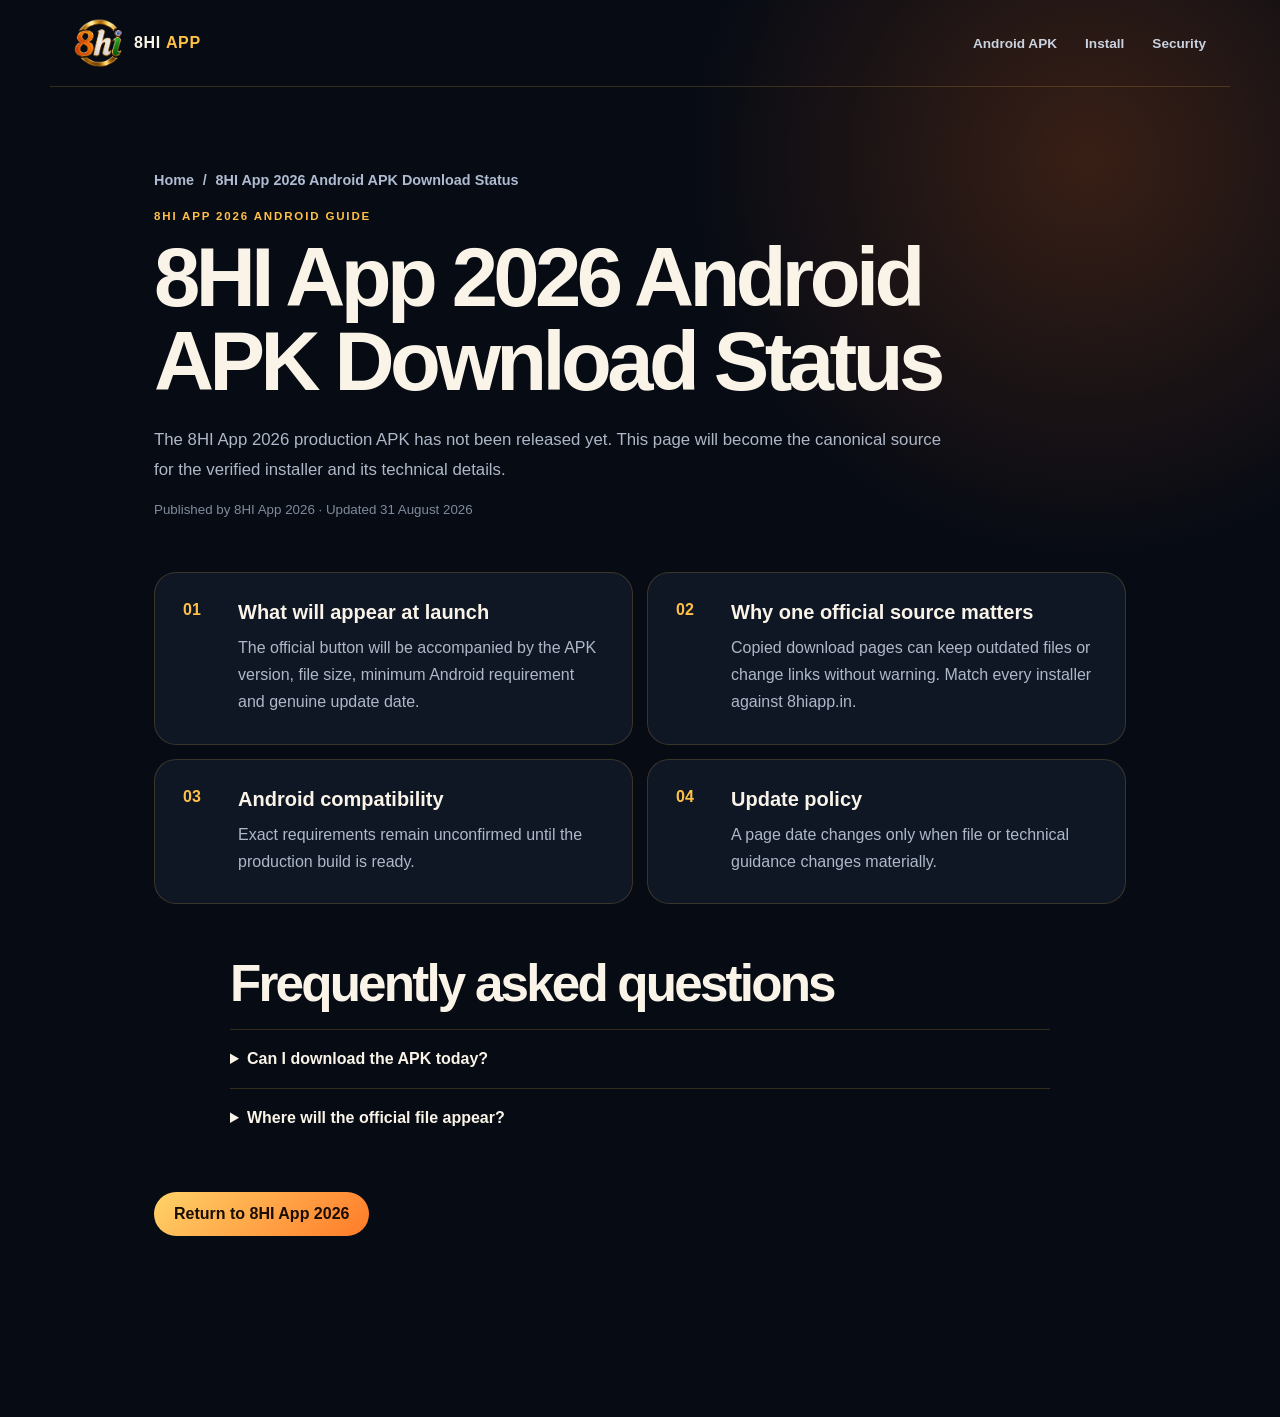
==== commit 91152d81: "Deepen support content and current APK guidance" ====
--- a/android-apk/index.html
+++ b/android-apk/index.html
@@ -1,2 +1,2 @@
 <!DOCTYPE html><html lang="en-IN"><head><meta charSet="utf-8"/><meta name="viewport" content="width=device-width, initial-scale=1"/><link rel="preload" href="/assets/8hi-mark.png" as="image"/><link rel="stylesheet" href="/_next/static/css/index.eghKGOcB.css" data-rsc-css-href="/_next/static/css/index.eghKGOcB.css" data-precedence="vite-rsc/importer-resources"/><link rel="stylesheet" href="/_next/static/css/Seo.CnHmj7F0.css" data-rsc-css-href="/_next/static/css/Seo.CnHmj7F0.css" data-precedence="vite-rsc/importer-resources"/><link rel="modulepreload" fetchPriority="low" href="/_next/static/chunks/index-C8furP2_.js"/><script src="/_next/static/chunks/rolldown-runtime-C60lm6uB.js" type="module" async=""></script><script src="/_next/static/chunks/framework-BgSIrAUN.js" type="module" async=""></script><link rel="modulepreload" href="/_next/static/chunks/layout-segment-context-DrmR_JXk.js" crossorigin=""/><script>Object.assign(((self[Symbol.for("vinext.navigationRuntime")]??={bootstrap:{routeManifest:null},functions:{}}).bootstrap.rsc??={rsc:[]}),{params:{"slug":"android-apk"},nav:{"pathname":"/android-apk","searchParams":[]}})</script><link rel="modulepreload" href="/_next/static/chunks/index-C8furP2_.js" />
-</head><body><main><script type="application/ld+json">{"@context":"https://schema.org","@graph":[{"@type":"Organization","@id":"https://8hiapp.in/#organization","name":"8HI App 2026","url":"https://8hiapp.in/","logo":{"@type":"ImageObject","url":"https://8hiapp.in/icon-512.png"}},{"@type":"WebSite","@id":"https://8hiapp.in/#website","name":"8HI App 2026","url":"https://8hiapp.in/","inLanguage":"en-IN","publisher":{"@id":"https://8hiapp.in/#organization"}},{"@type":"WebPage","name":"8HI App 2026 Android APK Download Status","description":"Check the official 8HI App 2026 APK release status, version information, Android compatibility and verified download location.","url":"https://8hiapp.in/android-apk","datePublished":"2026-08-31","dateModified":"2026-08-31","isPartOf":{"@id":"https://8hiapp.in/#website"}},{"@type":"BreadcrumbList","itemListElement":[{"@type":"ListItem","position":1,"name":"8HI App 2026","item":"https://8hiapp.in/"},{"@type":"ListItem","position":2,"name":"8HI App 2026 Android APK Download Status","item":"https://8hiapp.in/android-apk"}]},{"@type":"FAQPage","mainEntity":[{"@type":"Question","name":"Can I download the APK today?","acceptedAnswer":{"@type":"Answer","text":"No. No verified production installer is available yet."}},{"@type":"Question","name":"Where will the official file appear?","acceptedAnswer":{"@type":"Answer","text":"Only on 8HI App 2026 and the official 8HI App download page."}}]}]}</script><header><a href="/" class="logo"><img src="/assets/8hi-mark.png" alt="8HI App 2026" width="50" height="50"/><span>8HI <b>APP</b></span></a><nav><a href="/android-apk">Android APK</a><a href="/install-guide">Install</a><a href="/security">Security</a></nav></header><article class="subpage"><nav class="crumb"><a href="/">Home</a><span>/</span><span>8HI App 2026 Android APK Download Status</span></nav><p class="overline">8HI App 2026 Android guide</p><h1>8HI App 2026 Android APK Download Status</h1><p class="intro">The 8HI App 2026 production APK has not been released yet. This page will become the canonical source for the verified installer and its technical details.</p><small class="updated">Published by 8HI App 2026 · Updated 31 August 2026</small><div class="subgrid"><section><b>0<!-- -->1</b><div><h2>What will appear at launch</h2><p>The official button will be accompanied by the APK version, file size, minimum Android requirement and genuine update date.</p></div></section><section><b>0<!-- -->2</b><div><h2>Why one official source matters</h2><p>Copied download pages can keep outdated files or change links without warning. Match every installer against 8hiapp.in.</p></div></section><section><b>0<!-- -->3</b><div><h2>Android compatibility</h2><p>Exact requirements remain unconfirmed until the production build is ready.</p></div></section><section><b>0<!-- -->4</b><div><h2>Update policy</h2><p>A page date changes only when file or technical guidance changes materially.</p></div></section></div><div class="faq"><h2>Frequently asked questions</h2><details><summary>Can I download the APK today?</summary><p>No. No verified production installer is available yet.</p></details><details><summary>Where will the official file appear?</summary><p>Only on 8HI App 2026 and the official 8HI App download page.</p></details></div><a class="primary" href="/">Return to 8HI App 2026</a></article></main><!--$--><!--/$--><div hidden=""><!--$--><div hidden=""><title>8HI App 2026 Android APK Download Status | 8HI App 2026</title><meta name="description" content="Check the official 8HI App 2026 APK release status, version information, Android compatibility and verified download location."><meta name="robots" content="index, follow"><meta name="googlebot" content="index, follow, max-image-preview:large, max-snippet:-1"><meta property="og:title" content="8HI App 2026 — Android Gaming, Made Simple"><meta property="og:description" content="The verified Android access point for the 8HI platform."><meta property="og:url" content="https://8hiapp.in"><meta property="og:site_name" content="8HI App 2026"><meta property="og:type" content="website"><meta property="og:locale" content="en_IN"><meta property="og:image" content="https://8hiapp.in/og.png"><meta name="twitter:card" content="summary_large_image"><meta name="twitter:title" content="8HI App 2026 — Android Gaming, Made Simple"><meta name="twitter:description" content="The verified Android access point for the 8HI platform."><meta name="twitter:image" content="https://8hiapp.in/og.png"><link rel="shortcut icon" href="/favicon.ico"><link rel="icon" href="/icon-48.png" type="image/png" sizes="48x48"><link rel="icon" href="/icon.png" type="image/png" sizes="96x96"><link rel="icon" href="/icon-192.png" type="image/png" sizes="192x192"><link rel="icon" href="/favicon.ico" type="image/x-icon" sizes="48x48"><link rel="apple-touch-icon" href="/icon-192.png" type="image/png" sizes="192x192"><link rel="manifest" href="/manifest.webmanifest"><link rel="canonical" href="https://8hiapp.in/android-apk"></div><!--/$--></div><script type="module" src="/_next/static/chunks/index-C8furP2_.js" id="_R_" async=""></script><script>((self[Symbol.for("vinext.navigationRuntime")]??={bootstrap:{routeManifest:null},functions:{}}).bootstrap.rsc??={rsc:[]}).rsc.push("4:I[\"241712b84696\",[],\"Children\",1]\n")</script><script>((self[Symbol.for("vinext.navigationRuntime")]??={bootstrap:{routeManifest:null},functions:{}}).bootstrap.rsc??={rsc:[]}).rsc.push("5:I[\"c97c5256dee9\",[],\"GlobalErrorBoundary\",1]\n")</script><script>((self[Symbol.for("vinext.navigationRuntime")]??={bootstrap:{routeManifest:null},functions:{}}).bootstrap.rsc??={rsc:[]}).rsc.push("6:I[\"4fc9a72db2d4\",[],\"default\",1]\n")</script><script>((self[Symbol.for("vinext.navigationRuntime")]??={bootstrap:{routeManifest:null},functions:{}}).bootstrap.rsc??={rsc:[]}).rsc.push("7:I[\"c97c5256dee9\",[],\"ErrorBoundary\",1]\n")</script><script>((self[Symbol.for("vinext.navigationRuntime")]??={bootstrap:{routeManifest:null},functions:{}}).bootstrap.rsc??={rsc:[]}).rsc.push("8:I[\"fca0cf90f4e2\",[],\"LayoutSegmentProvider\",1]\n")</script><script>((self[Symbol.for("vinext.navigationRuntime")]??={bootstrap:{routeManifest:null},functions:{}}).bootstrap.rsc??={rsc:[]}).rsc.push("9:I[\"241712b84696\",[],\"Slot\",1]\n")</script><script>((self[Symbol.for("vinext.navigationRuntime")]??={bootstrap:{routeManifest:null},functions:{}}).bootstrap.rsc??={rsc:[]}).rsc.push("a:I[\"c97c5256dee9\",[],\"NotFoundBoundary\",1]\n")</script><script>((self[Symbol.for("vinext.navigationRuntime")]??={bootstrap:{routeManifest:null},functions:{}}).bootstrap.rsc??={rsc:[]}).rsc.push("b:I[\"fa878354c746\",[],\"AppRouterScrollTarget\",1]\n")</script><script>((self[Symbol.for("vinext.navigationRuntime")]??={bootstrap:{routeManifest:null},functions:{}}).bootstrap.rsc??={rsc:[]}).rsc.push("c:I[\"c97c5256dee9\",[],\"RedirectBoundary\",1]\n")</script><script>((self[Symbol.for("vinext.navigationRuntime")]??={bootstrap:{routeManifest:null},functions:{}}).bootstrap.rsc??={rsc:[]}).rsc.push("d:\"$Sreact.suspense\"\n")</script><script>((self[Symbol.for("vinext.navigationRuntime")]??={bootstrap:{routeManifest:null},functions:{}}).bootstrap.rsc??={rsc:[]}).rsc.push(":HL[\"/_next/static/css/index.eghKGOcB.css\",\"style\"     ]\n")</script><script>((self[Symbol.for("vinext.navigationRuntime")]??={bootstrap:{routeManifest:null},functions:{}}).bootstrap.rsc??={rsc:[]}).rsc.push("0:{\"__route\":\"route:/android-apk\",\"__interceptionContext\":null,\"__layoutIds\":[\"layout:/\"],\"__rootLayout\":\"/\",\"__sourcePage\":\"/[slug]/page\",\"__vinext_streaming_metadata_body:route:/android-apk\":\"$L1\",\"__vinext_streaming_metadata_outlet:route:/android-apk\":\"$L2\",\"page:/android-apk\":\"$L3\",\"layout:/\":[[[[\"$\",\"link\",\"css:/_next/static/css/index.eghKGOcB.css\",{\"rel\":\"stylesheet\",\"precedence\":\"vite-rsc/importer-resources\",\"href\":\"/_next/static/css/index.eghKGOcB.css\",\"data-rsc-css-href\":\"/_next/static/css/index.eghKGOcB.css\"}],\"$undefined\"],[\"$\",\"html\",null,{\"lang\":\"en-IN\",\"children\":[\"$\",\"body\",null,{\"children\":[\"$\",\"$L4\",null,{}]}]}]],null],\"route:/android-apk\":[[[\"$\",\"meta\",null,{\"charSet\":\"utf-8\"}],null,[[\"$\",\"meta\",\"0\",{\"name\":\"viewport\",\"content\":\"width=device-width, initial-scale=1\"}]]],[\"$\",\"$L5\",null,{\"fallback\":\"$6\",\"children\":[\"$\",\"$L7\",null,{\"fallback\":\"$6\",\"children\":[\"$\",\"$L8\",null,{\"providerId\":\"layout:/\",\"segmentMap\":{\"children\":[\"android-apk\"]},\"children\":[\"$\",\"$L9\",null,{\"id\":\"layout:/\",\"parallelSlots\":\"$undefined\",\"children\":[\"$\",\"$La\",null,{\"resetKey\":\"slug|android-apk|d\",\"fallback\":[\"$\",\"main\",null,{\"className\":\"subpage\",\"children\":[[\"$\",\"p\",null,{\"className\":\"overline\",\"children\":\"404\"}],[\"$\",\"h1\",null,{\"children\":\"Page not found\"}],[\"$\",\"p\",null,{\"className\":\"intro\",\"children\":\"This address is not part of the verified 8HI App 2026 Android centre.\"}],[\"$\",\"a\",null,{\"className\":\"primary\",\"href\":\"/\",\"children\":\"Return to 8HI App 2026\"}]]}],\"children\":[\"$\",\"$La\",null,{\"resetKey\":\"[\\\"slug|android-apk|d\\\"]\",\"fallback\":[\"$\",\"main\",null,{\"className\":\"subpage\",\"children\":[[\"$\",\"p\",null,{\"className\":\"overline\",\"children\":\"404\"}],[\"$\",\"h1\",null,{\"children\":\"Page not found\"}],[\"$\",\"p\",null,{\"className\":\"intro\",\"children\":\"This address is not part of the verified 8HI App 2026 Android centre.\"}],[\"$\",\"a\",null,{\"className\":\"primary\",\"href\":\"/\",\"children\":\"Return to 8HI App 2026\"}]]}],\"children\":[\"$\",\"$Lb\",null,{\"children\":[\"$\",\"$Lc\",null,{\"children\":[[\"$\",\"$L8\",null,{\"providerId\":\"page:/android-apk\",\"segmentMap\":{\"children\":[\"__PAGE__\"]},\"children\":[\"$\",\"$L9\",null,{\"id\":\"page:/android-apk\"}]}],[\"$\",\"$d\",null,{\"fallback\":null,\"children\":[\"$\",\"$L9\",null,{\"id\":\"__vinext_streaming_metadata_outlet:route:/android-apk\"}]}]]}]}]}]}]}]}]}]}],null,[\"$\",\"div\",null,{\"hidden\":true,\"children\":[\"$\",\"$d\",null,{\"fallback\":null,\"children\":[\"$\",\"$L9\",null,{\"id\":\"__vinext_streaming_metadata_body:route:/android-apk\"}]}]}]],\"__layoutFlags\":{\"layout:/\":\"s\"},\"__artifactCompatibility\":{\"schemaVersion\":1,\"graphVersion\":\"app-route-graph:c75e66a7605490d9\",\"deploymentVersion\":\"5ccccc27-3422-4b1f-8778-035ea31157ca\",\"appElementsSchemaVersion\":1,\"rscPayloadSchemaVersion\":1,\"rootBoundaryId\":\"/\",\"renderEpoch\":null},\"__renderObservation\":{\"schemaVersion\":1,\"output\":{\"kind\":\"app-rsc\",\"mountedSlotsFingerprint\":null,\"renderEpoch\":null,\"rootBoundaryId\":\"/\",\"routeId\":\"route:/android-apk\"},\"completeness\":\"partial\",\"boundaryOutcome\":{\"kind\":\"unknown\"},\"requestApis\":[{\"kind\":\"connection\",\"status\":\"unknown\"},{\"kind\":\"cookies\",\"status\":\"unknown\"},{\"kind\":\"draftMode\",\"status\":\"unknown\"},{\"kind\":\"headers\",\"status\":\"unknown\"},{\"kind\":\"params\",\"status\":\"observed\"},{\"kind\":\"searchParams\",\"status\":\"unknown\"}],\"dynamicFetches\":[],\"cacheTags\":[\"/android-apk\",\"_N_T_/[slug]/layout\",\"_N_T_/[slug]/page\",\"_N_T_/android-apk\",\"_N_T_/layout\"],\"pathTags\":[\"/android-apk\"],\"cacheability\":\"unknown\",\"downgrade\":{\"target\":\"freshRender\",\"reasons\":[{\"code\":\"CP_DOWNGRADE_CACHEABILITY_UNKNOWN\",\"target\":\"freshRender\"},{\"code\":\"CP_DOWNGRADE_INCOMPLETE_OBSERVATION\",\"completeness\":\"partial\",\"target\":\"freshRender\"},{\"code\":\"CP_DOWNGRADE_UNKNOWN_REQUEST_API\",\"requestApi\":\"connection\",\"target\":\"freshRender\"},{\"code\":\"CP_DOWNGRADE_UNKNOWN_REQUEST_API\",\"requestApi\":\"cookies\",\"target\":\"freshRender\"},{\"code\":\"CP_DOWNGRADE_UNKNOWN_REQUEST_API\",\"requestApi\":\"draftMode\",\"target\":\"freshRender\"},{\"code\":\"CP_DOWNGRADE_UNKNOWN_REQUEST_API\",\"requestApi\":\"headers\",\"target\":\"freshRender\"},{\"code\":\"CP_DOWNGRADE_PUBLIC_REQUEST_API\",\"requestApi\":\"params\",\"target\":\"publicVariant\"},{\"code\":\"CP_DOWNGRADE_UNKNOWN_REQUEST_API\",\"requestApi\":\"searchParams\",\"target\":\"freshRender\"}],\"fallback\":{\"kind\":\"breakerFallback\",\"code\":\"CP_PRIVATE_DYNAMIC_DOWNGRADE\",\"mode\":\"renderFresh\",\"scope\":\"affectedOutput\",\"fields\":{\"reasonCodes\":[\"CP_DOWNGRADE_CACHEABILITY_UNKNOWN\",\"CP_DOWNGRADE_INCOMPLETE_OBSERVATION\",\"CP_DOWNGRADE_UNKNOWN_REQUEST_API\",\"CP_DOWNGRADE_UNKNOWN_REQUEST_API\",\"CP_DOWNGRADE_UNKNOWN_REQUEST_API\",\"CP_DOWNGRADE_UNKNOWN_REQUEST_API\",\"CP_DOWNGRADE_PUBLIC_REQUEST_API\",\"CP_DOWNGRADE_UNKNOWN_REQUEST_API\"],\"target\":\"freshRender\"}},\"isPublicCacheCandidate\":false}}}\n")</script><script>((self[Symbol.for("vinext.navigationRuntime")]??={bootstrap:{routeManifest:null},functions:{}}).bootstrap.rsc??={rsc:[]}).rsc.push("e:T647,")</script><script>((self[Symbol.for("vinext.navigationRuntime")]??={bootstrap:{routeManifest:null},functions:{}}).bootstrap.rsc??={rsc:[]}).rsc.push("\u003ctitle\u003e8HI App 2026 Android APK Download Status | 8HI App 2026\u003c/title\u003e\u003cmeta name=\"description\" content=\"Check the official 8HI App 2026 APK release status, version information, Android compatibility and verified download location.\"\u003e\u003cmeta name=\"robots\" content=\"index, follow\"\u003e\u003cmeta name=\"googlebot\" content=\"index, follow, max-image-preview:large, max-snippet:-1\"\u003e\u003cmeta property=\"og:title\" content=\"8HI App 2026 — Android Gaming, Made Simple\"\u003e\u003cmeta property=\"og:description\" content=\"The verified Android access point for the 8HI platform.\"\u003e\u003cmeta property=\"og:url\" content=\"https://8hiapp.in\"\u003e\u003cmeta property=\"og:site_name\" content=\"8HI App 2026\"\u003e\u003cmeta property=\"og:type\" content=\"website\"\u003e\u003cmeta property=\"og:locale\" content=\"en_IN\"\u003e\u003cmeta property=\"og:image\" content=\"https://8hiapp.in/og.png\"\u003e\u003cmeta name=\"twitter:card\" content=\"summary_large_image\"\u003e\u003cmeta name=\"twitter:title\" content=\"8HI App 2026 — Android Gaming, Made Simple\"\u003e\u003cmeta name=\"twitter:description\" content=\"The verified Android access point for the 8HI platform.\"\u003e\u003cmeta name=\"twitter:image\" content=\"https://8hiapp.in/og.png\"\u003e\u003clink rel=\"shortcut icon\" href=\"/favicon.ico\"\u003e\u003clink rel=\"icon\" href=\"/icon-48.png\" type=\"image/png\" sizes=\"48x48\"\u003e\u003clink rel=\"icon\" href=\"/icon.png\" type=\"image/png\" sizes=\"96x96\"\u003e\u003clink rel=\"icon\" href=\"/icon-192.png\" type=\"image/png\" sizes=\"192x192\"\u003e\u003clink rel=\"icon\" href=\"/favicon.ico\" type=\"image/x-icon\" sizes=\"48x48\"\u003e\u003clink rel=\"apple-touch-icon\" href=\"/icon-192.png\" type=\"image/png\" sizes=\"192x192\"\u003e\u003clink rel=\"manifest\" href=\"/manifest.webmanifest\"\u003e\u003clink rel=\"canonical\" href=\"https://8hiapp.in/android-apk\"\u003e")</script><script>((self[Symbol.for("vinext.navigationRuntime")]??={bootstrap:{routeManifest:null},functions:{}}).bootstrap.rsc??={rsc:[]}).rsc.push("1:[\"$\",\"div\",null,{\"hidden\":true,\"dangerouslySetInnerHTML\":{\"__html\":\"$e\"}}]\n")</script><script>((self[Symbol.for("vinext.navigationRuntime")]??={bootstrap:{routeManifest:null},functions:{}}).bootstrap.rsc??={rsc:[]}).rsc.push("2:null\n")</script><script>((self[Symbol.for("vinext.navigationRuntime")]??={bootstrap:{routeManifest:null},functions:{}}).bootstrap.rsc??={rsc:[]}).rsc.push(":HL[\"/_next/static/css/Seo.CnHmj7F0.css\",\"style\"     ]\n")</script><script>((self[Symbol.for("vinext.navigationRuntime")]??={bootstrap:{routeManifest:null},functions:{}}).bootstrap.rsc??={rsc:[]}).rsc.push("3:[[[\"$\",\"link\",\"css:/_next/static/css/index.eghKGOcB.css\",{\"rel\":\"stylesheet\",\"precedence\":\"vite-rsc/importer-resources\",\"href\":\"/_next/static/css/index.eghKGOcB.css\",\"data-rsc-css-href\":\"/_next/static/css/index.eghKGOcB.css\"}],[\"$\",\"link\",\"css:/_next/static/css/Seo.CnHmj7F0.css\",{\"rel\":\"stylesheet\",\"precedence\":\"vite-rsc/importer-resources\",\"href\":\"/_next/static/css/Seo.CnHmj7F0.css\",\"data-rsc-css-href\":\"/_next/static/css/Seo.CnHmj7F0.css\"}],\"$undefined\"],\"$Lf\"]\n")</script><script>((self[Symbol.for("vinext.navigationRuntime")]??={bootstrap:{routeManifest:null},functions:{}}).bootstrap.rsc??={rsc:[]}).rsc.push(":HL[\"/assets/8hi-mark.png\",\"image\"]\n")</script><script>((self[Symbol.for("vinext.navigationRuntime")]??={bootstrap:{routeManifest:null},functions:{}}).bootstrap.rsc??={rsc:[]}).rsc.push("10:T569,")</script><script>((self[Symbol.for("vinext.navigationRuntime")]??={bootstrap:{routeManifest:null},functions:{}}).bootstrap.rsc??={rsc:[]}).rsc.push("{\"@context\":\"https://schema.org\",\"@graph\":[{\"@type\":\"Organization\",\"@id\":\"https://8hiapp.in/#organization\",\"name\":\"8HI App 2026\",\"url\":\"https://8hiapp.in/\",\"logo\":{\"@type\":\"ImageObject\",\"url\":\"https://8hiapp.in/icon-512.png\"}},{\"@type\":\"WebSite\",\"@id\":\"https://8hiapp.in/#website\",\"name\":\"8HI App 2026\",\"url\":\"https://8hiapp.in/\",\"inLanguage\":\"en-IN\",\"publisher\":{\"@id\":\"https://8hiapp.in/#organization\"}},{\"@type\":\"WebPage\",\"name\":\"8HI App 2026 Android APK Download Status\",\"description\":\"Check the official 8HI App 2026 APK release status, version information, Android compatibility and verified download location.\",\"url\":\"https://8hiapp.in/android-apk\",\"datePublished\":\"2026-08-31\",\"dateModified\":\"2026-08-31\",\"isPartOf\":{\"@id\":\"https://8hiapp.in/#website\"}},{\"@type\":\"BreadcrumbList\",\"itemListElement\":[{\"@type\":\"ListItem\",\"position\":1,\"name\":\"8HI App 2026\",\"item\":\"https://8hiapp.in/\"},{\"@type\":\"ListItem\",\"position\":2,\"name\":\"8HI App 2026 Android APK Download Status\",\"item\":\"https://8hiapp.in/android-apk\"}]},{\"@type\":\"FAQPage\",\"mainEntity\":[{\"@type\":\"Question\",\"name\":\"Can I download the APK today?\",\"acceptedAnswer\":{\"@type\":\"Answer\",\"text\":\"No. No verified production installer is available yet.\"}},{\"@type\":\"Question\",\"name\":\"Where will the official file appear?\",\"ac")</script><script>((self[Symbol.for("vinext.navigationRuntime")]??={bootstrap:{routeManifest:null},functions:{}}).bootstrap.rsc??={rsc:[]}).rsc.push("ceptedAnswer\":{\"@type\":\"Answer\",\"text\":\"Only on 8HI App 2026 and the official 8HI App download page.\"}}]}]}")</script><script>((self[Symbol.for("vinext.navigationRuntime")]??={bootstrap:{routeManifest:null},functions:{}}).bootstrap.rsc??={rsc:[]}).rsc.push("f:[\"$\",\"main\",null,{\"children\":[[[[\"$\",\"link\",\"css:/_next/static/css/Seo.CnHmj7F0.css\",{\"rel\":\"stylesheet\",\"precedence\":\"vite-rsc/importer-resources\",\"href\":\"/_next/static/css/Seo.CnHmj7F0.css\",\"data-rsc-css-href\":\"/_next/static/css/Seo.CnHmj7F0.css\"}],\"$undefined\"],[\"$\",\"script\",null,{\"type\":\"application/ld+json\",\"dangerouslySetInnerHTML\":{\"__html\":\"$10\"}}]],[\"$\",\"header\",null,{\"children\":[[\"$\",\"a\",null,{\"href\":\"/\",\"className\":\"logo\",\"children\":[[\"$\",\"img\",null,{\"src\":\"/assets/8hi-mark.png\",\"alt\":\"8HI App 2026\",\"width\":50,\"height\":50}],[\"$\",\"span\",null,{\"children\":[\"8HI \",[\"$\",\"b\",null,{\"children\":\"APP\"}]]}]]}],[\"$\",\"nav\",null,{\"children\":[[\"$\",\"a\",null,{\"href\":\"/android-apk\",\"children\":\"Android APK\"}],[\"$\",\"a\",null,{\"href\":\"/install-guide\",\"children\":\"Install\"}],[\"$\",\"a\",null,{\"href\":\"/security\",\"children\":\"Security\"}]]}]]}],[\"$\",\"article\",null,{\"className\":\"subpage\",\"children\":[[\"$\",\"nav\",null,{\"className\":\"crumb\",\"children\":[[\"$\",\"a\",null,{\"href\":\"/\",\"children\":\"Home\"}],[\"$\",\"span\",null,{\"children\":\"/\"}],[\"$\",\"span\",null,{\"children\":\"8HI App 2026 Android APK Download Status\"}]]}],[\"$\",\"p\",null,{\"className\":\"overline\",\"children\":\"8HI App 2026 Android guide\"}],[\"$\",\"h1\",null,{\"children\":\"8HI App 2026 Android APK Download Status\"}],[\"$\",\"p\",null,{\"className\":\"intro\",\"children\":\"The 8HI App 2026 production APK has not been released yet. This page will become the canonical source for the verified installer and its technical details.\"}],[\"$\",\"small\",null,{\"className\":\"updated\",\"children\":\"Published by 8HI App 2026 · Updated 31 August 2026\"}],[\"$\",\"div\",null,{\"className\":\"subgrid\",\"children\":[[\"$\",\"section\",\"What will appear at launch\",{\"children\":[[\"$\",\"b\",null,{\"children\":[\"0\",1]}],[\"$\",\"div\",null,{\"children\":[[\"$\",\"h2\",null,{\"children\":\"What will appear at launch\"}],[\"$\",\"p\",null,{\"children\":\"The official button will be accompanied by the APK version, file size, minimum Android requirement and genuine update date.\"}]]}]]}],[\"$\",\"section\",\"Why one official source matters\",{\"children\":[[\"$\",\"b\",null,{\"children\":[\"0\",2]}],[\"$\",\"div\",null,{\"children\":[[\"$\",\"h2\",null,{\"children\":\"Why one official source matters\"}],[\"$\",\"p\",null,{\"children\":\"Copied download pages can keep outdated files or change links without warning. Match every installer against 8hiapp.in.\"}]]}]]}],[\"$\",\"section\",\"Android compatibility\",{\"children\":[[\"$\",\"b\",null,{\"children\":[\"0\",3]}],[\"$\",\"div\",null,{\"children\":[[\"$\",\"h2\",null,{\"children\":\"Android compatibility\"}],[\"$\",\"p\",null,{\"children\":\"Exact requirements remain unconfirmed until the production build is ready.\"}]]}]]}],\"$L11\"]}],\"$L12\",\"$L13\"]}]]}]\n")</script><script>((self[Symbol.for("vinext.navigationRuntime")]??={bootstrap:{routeManifest:null},functions:{}}).bootstrap.rsc??={rsc:[]}).rsc.push("11:[\"$\",\"section\",\"Update policy\",{\"children\":[[\"$\",\"b\",null,{\"children\":[\"0\",4]}],[\"$\",\"div\",null,{\"children\":[[\"$\",\"h2\",null,{\"children\":\"Update policy\"}],[\"$\",\"p\",null,{\"children\":\"A page date changes only when file or technical guidance changes materially.\"}]]}]]}]\n")</script><script>((self[Symbol.for("vinext.navigationRuntime")]??={bootstrap:{routeManifest:null},functions:{}}).bootstrap.rsc??={rsc:[]}).rsc.push("12:[\"$\",\"div\",null,{\"className\":\"faq\",\"children\":[[\"$\",\"h2\",null,{\"children\":\"Frequently asked questions\"}],[[\"$\",\"details\",\"Can I download the APK today?\",{\"children\":[[\"$\",\"summary\",null,{\"children\":\"Can I download the APK today?\"}],[\"$\",\"p\",null,{\"children\":\"No. No verified production installer is available yet.\"}]]}],[\"$\",\"details\",\"Where will the official file appear?\",{\"children\":[[\"$\",\"summary\",null,{\"children\":\"Where will the official file appear?\"}],[\"$\",\"p\",null,{\"children\":\"Only on 8HI App 2026 and the official 8HI App download page.\"}]]}]]]}]\n")</script><script>((self[Symbol.for("vinext.navigationRuntime")]??={bootstrap:{routeManifest:null},functions:{}}).bootstrap.rsc??={rsc:[]}).rsc.push("13:[\"$\",\"a\",null,{\"className\":\"primary\",\"href\":\"/\",\"children\":\"Return to 8HI App 2026\"}]\n")</script><script>Object.assign(((self[Symbol.for("vinext.navigationRuntime")]??={bootstrap:{routeManifest:null},functions:{}}).bootstrap.rsc??={rsc:[]}),{"initialCacheKind":"static"});((self[Symbol.for("vinext.navigationRuntime")]??={bootstrap:{routeManifest:null},functions:{}}).bootstrap.rsc??={rsc:[]}).done=true</script><script src="/download-ready.js" defer></script><script src="/support-navigation.js" defer></script></body></html>+</head><body><main><script type="application/ld+json">{"@context":"https://schema.org","@graph":[{"@type":"Organization","@id":"https://8hiapp.in/#organization","name":"8HI App 2026","url":"https://8hiapp.in/","logo":{"@type":"ImageObject","url":"https://8hiapp.in/icon-512.png"}},{"@type":"WebSite","@id":"https://8hiapp.in/#website","name":"8HI App 2026","url":"https://8hiapp.in/","inLanguage":"en-IN","publisher":{"@id":"https://8hiapp.in/#organization"}},{"@type":"WebPage","name":"8HI App 2026 Android APK Download Status","description":"Check the official 8HI App 2026 APK release status, version information, Android compatibility and verified download location.","url":"https://8hiapp.in/android-apk","datePublished":"2026-08-31","dateModified":"2026-08-31","isPartOf":{"@id":"https://8hiapp.in/#website"}},{"@type":"BreadcrumbList","itemListElement":[{"@type":"ListItem","position":1,"name":"8HI App 2026","item":"https://8hiapp.in/"},{"@type":"ListItem","position":2,"name":"8HI App 2026 Android APK Download Status","item":"https://8hiapp.in/android-apk"}]},{"@type":"FAQPage","mainEntity":[{"@type":"Question","name":"Can I download the APK today?","acceptedAnswer":{"@type":"Answer","text":"No. No verified production installer is available yet."}},{"@type":"Question","name":"Where will the official file appear?","acceptedAnswer":{"@type":"Answer","text":"Only on 8HI App 2026 and the official 8HI App download page."}}]}]}</script><header><a href="/" class="logo"><img src="/assets/8hi-mark.png" alt="8HI App 2026" width="50" height="50"/><span>8HI <b>APP</b></span></a><nav><a href="/android-apk">Android APK</a><a href="/install-guide">Install</a><a href="/security">Security</a></nav></header><article class="subpage"><nav class="crumb"><a href="/">Home</a><span>/</span><span>8HI App 2026 Android APK Download Status</span></nav><p class="overline">8HI App 2026 Android guide</p><h1>8HI App 2026 Android APK Download Status</h1><p class="intro">The 8HI App 2026 production APK has not been released yet. This page will become the canonical source for the verified installer and its technical details.</p><small class="updated">Published by 8HI App 2026 · Updated 31 August 2026</small><div class="subgrid"><section><b>0<!-- -->1</b><div><h2>What will appear at launch</h2><p>The official button will be accompanied by the APK version, file size, minimum Android requirement and genuine update date.</p></div></section><section><b>0<!-- -->2</b><div><h2>Why one official source matters</h2><p>Copied download pages can keep outdated files or change links without warning. Match every installer against 8hiapp.in.</p></div></section><section><b>0<!-- -->3</b><div><h2>Android compatibility</h2><p>Exact requirements remain unconfirmed until the production build is ready.</p></div></section><section><b>0<!-- -->4</b><div><h2>Update policy</h2><p>A page date changes only when file or technical guidance changes materially.</p></div></section></div><div class="faq"><h2>Frequently asked questions</h2><details><summary>Can I download the APK today?</summary><p>No. No verified production installer is available yet.</p></details><details><summary>Where will the official file appear?</summary><p>Only on 8HI App 2026 and the official 8HI App download page.</p></details></div><a class="primary" href="/">Return to 8HI App 2026</a></article><style id="support-depth-style">  .support-depth{max-width:1120px;margin:64px auto;padding:0 22px;color:inherit;font-family:system-ui,-apple-system,sans-serif}.support-depth__intro{padding:30px;border:1px solid rgba(72,220,194,.3);border-radius:24px;background:linear-gradient(145deg,rgba(19,68,63,.22),rgba(5,18,18,.08))}.support-depth__eyebrow{margin:0 0 8px;font-size:12px;font-weight:900;letter-spacing:.12em;text-transform:uppercase;color:#32d9bc}.support-depth h2{margin:0 0 14px;font-size:clamp(26px,4vw,42px);line-height:1.08}.support-depth h3{margin:0 0 9px;font-size:19px}.support-depth p{font-size:15px;line-height:1.72}.support-depth__grid{display:grid;grid-template-columns:repeat(2,minmax(0,1fr));gap:16px;margin:22px 0}.support-depth article,.support-depth details{padding:22px;border:1px solid rgba(127,160,155,.24);border-radius:18px;background:rgba(8,24,23,.08)}.support-depth__links{display:flex;flex-wrap:wrap;gap:10px;margin-top:20px}.support-depth__links a{display:inline-flex;min-height:48px;align-items:center;padding:0 18px;border-radius:12px;font-weight:900;text-decoration:none}.support-depth__primary{background:#35e0c1;color:#031513!important}.support-depth__secondary{border:1px solid currentColor;color:inherit!important}.support-depth details{margin-top:10px}.support-depth summary{cursor:pointer;font-weight:850;line-height:1.4}.support-depth details p{margin-bottom:0}.support-depth__disclosure{opacity:.78;font-size:13px!important}@media(max-width:680px){.support-depth{margin:44px auto;padding:0 14px}.support-depth__intro{padding:23px 18px}.support-depth__grid{grid-template-columns:1fr}.support-depth article{padding:19px}.support-depth__links{display:grid}.support-depth__links a{justify-content:center;min-height:52px}}</style><section class="support-depth" aria-labelledby="support-depth-title">  <div class="support-depth__intro">    <p class="support-depth__eyebrow">Verified 8HI support · Updated for 2026</p>    <h2 id="support-depth-title">8HI App release centre: a clear route to 8hiapp.com</h2>    <p><strong>8hiapp.in</strong> is a focused support resource for mobile app release verification. It explains version details, Android requirements, file identity and installation preparation. The website does not replace the main platform. When you are ready to continue, use the clearly marked link to <strong>8hiapp.com</strong> or the verified APK button.</p>    <p>Our purpose is to reduce confusion caused by similar search phrases such as 8HI app, 8HI APK, 8HI download, 8HI.COM and 8HI new version 2026. Every important action is separated into two choices: open the main website for current platform information, or download the verified Android package.</p>    <div class="support-depth__links"><a class="support-depth__primary" href="https://8hiapp.com/">Open 8hiapp.com →</a><a class="support-depth__secondary" href="https://cocosapk.arkbotita85.com/apk/DNjfxApS/1750/8HI_1750_1773.apk" download="8HI_1750_1773.apk" rel="nofollow">Download 8HI APK</a></div>  </div>  <div class="support-depth__grid">    <article><h3>1. Confirm the official destination</h3><p>Check the address bar before continuing. This guide links directly to <strong>8hiapp.com</strong>. Avoid copied pages, shortened links and files sent through unknown messages. A clear domain check is the first step before using any app or APK.</p></article>    <article><h3>2. Review the 2026 release details</h3><p>Before installation, compare the published file name, release description and Android requirements. The current verified package uses the file name <strong>8HI_1750_1773.apk</strong>. If a different file appears, return to this guide and use the verified button.</p></article>    <article><h3>3. Prepare your Android device</h3><p>Keep sufficient storage available, use a stable connection and retain Android security scanning. Do not disable protection permanently. After installation, remove unnecessary installer copies and obtain future versions only through the same verified route.</p></article>    <article><h3>4. Understand this support domain</h3><p>This domain provides a specific reference instead of pretending to be another main website. Its role is to answer focused search questions, publish practical checks and guide visitors toward <strong>8hiapp.com</strong> with a prominent, consistent action.</p></article>  </div>  <h2>Frequently asked questions</h2>  <details><summary>Is 8hiapp.in the main 8HI website?</summary><p>No. It is a support guide. The main destination for this group is <a href="https://8hiapp.com/">8hiapp.com</a>. The large main-site button is available at the top and bottom of every page.</p></details>  <details><summary>Where is the current 8HI APK download?</summary><p>Use the verified Download APK button on this page. It points to the current package named 8HI_1750_1773.apk. Check the file name before opening the installer.</p></details>  <details><summary>Can I use this guide on a mobile screen?</summary><p>Yes. The navigation, content cards and fixed action panel are designed for narrow screens, large touch targets and safe spacing around the bottom edge of modern phones.</p></details>  <details><summary>How do I find the new version in the future?</summary><p>Return to 8hiapp.in or open 8hiapp.com. Updated version information should be verified against the published file name and release notes before replacing an installed copy.</p></details>  <p class="support-depth__disclosure">Support information only. Keep account details private, use strong passwords and never share verification codes with third parties.</p></section></main><!--$--><!--/$--><div hidden=""><!--$--><div hidden=""><title>8HI App 2026 Android APK Download Status | 8HI App 2026</title><meta name="description" content="Check the official 8HI App 2026 APK release status, version information, Android compatibility and verified download location."><meta name="robots" content="index, follow"><meta name="googlebot" content="index, follow, max-image-preview:large, max-snippet:-1"><meta property="og:title" content="8HI App 2026 — Android Gaming, Made Simple"><meta property="og:description" content="The verified Android access point for the 8HI platform."><meta property="og:url" content="https://8hiapp.in"><meta property="og:site_name" content="8HI App 2026"><meta property="og:type" content="website"><meta property="og:locale" content="en_IN"><meta property="og:image" content="https://8hiapp.in/og.png"><meta name="twitter:card" content="summary_large_image"><meta name="twitter:title" content="8HI App 2026 — Android Gaming, Made Simple"><meta name="twitter:description" content="The verified Android access point for the 8HI platform."><meta name="twitter:image" content="https://8hiapp.in/og.png"><link rel="shortcut icon" href="/favicon.ico"><link rel="icon" href="/icon-48.png" type="image/png" sizes="48x48"><link rel="icon" href="/icon.png" type="image/png" sizes="96x96"><link rel="icon" href="/icon-192.png" type="image/png" sizes="192x192"><link rel="icon" href="/favicon.ico" type="image/x-icon" sizes="48x48"><link rel="apple-touch-icon" href="/icon-192.png" type="image/png" sizes="192x192"><link rel="manifest" href="/manifest.webmanifest"><link rel="canonical" href="https://8hiapp.in/android-apk"></div><!--/$--></div><script type="module" src="/_next/static/chunks/index-C8furP2_.js" id="_R_" async=""></script><script>((self[Symbol.for("vinext.navigationRuntime")]??={bootstrap:{routeManifest:null},functions:{}}).bootstrap.rsc??={rsc:[]}).rsc.push("4:I[\"241712b84696\",[],\"Children\",1]\n")</script><script>((self[Symbol.for("vinext.navigationRuntime")]??={bootstrap:{routeManifest:null},functions:{}}).bootstrap.rsc??={rsc:[]}).rsc.push("5:I[\"c97c5256dee9\",[],\"GlobalErrorBoundary\",1]\n")</script><script>((self[Symbol.for("vinext.navigationRuntime")]??={bootstrap:{routeManifest:null},functions:{}}).bootstrap.rsc??={rsc:[]}).rsc.push("6:I[\"4fc9a72db2d4\",[],\"default\",1]\n")</script><script>((self[Symbol.for("vinext.navigationRuntime")]??={bootstrap:{routeManifest:null},functions:{}}).bootstrap.rsc??={rsc:[]}).rsc.push("7:I[\"c97c5256dee9\",[],\"ErrorBoundary\",1]\n")</script><script>((self[Symbol.for("vinext.navigationRuntime")]??={bootstrap:{routeManifest:null},functions:{}}).bootstrap.rsc??={rsc:[]}).rsc.push("8:I[\"fca0cf90f4e2\",[],\"LayoutSegmentProvider\",1]\n")</script><script>((self[Symbol.for("vinext.navigationRuntime")]??={bootstrap:{routeManifest:null},functions:{}}).bootstrap.rsc??={rsc:[]}).rsc.push("9:I[\"241712b84696\",[],\"Slot\",1]\n")</script><script>((self[Symbol.for("vinext.navigationRuntime")]??={bootstrap:{routeManifest:null},functions:{}}).bootstrap.rsc??={rsc:[]}).rsc.push("a:I[\"c97c5256dee9\",[],\"NotFoundBoundary\",1]\n")</script><script>((self[Symbol.for("vinext.navigationRuntime")]??={bootstrap:{routeManifest:null},functions:{}}).bootstrap.rsc??={rsc:[]}).rsc.push("b:I[\"fa878354c746\",[],\"AppRouterScrollTarget\",1]\n")</script><script>((self[Symbol.for("vinext.navigationRuntime")]??={bootstrap:{routeManifest:null},functions:{}}).bootstrap.rsc??={rsc:[]}).rsc.push("c:I[\"c97c5256dee9\",[],\"RedirectBoundary\",1]\n")</script><script>((self[Symbol.for("vinext.navigationRuntime")]??={bootstrap:{routeManifest:null},functions:{}}).bootstrap.rsc??={rsc:[]}).rsc.push("d:\"$Sreact.suspense\"\n")</script><script>((self[Symbol.for("vinext.navigationRuntime")]??={bootstrap:{routeManifest:null},functions:{}}).bootstrap.rsc??={rsc:[]}).rsc.push(":HL[\"/_next/static/css/index.eghKGOcB.css\",\"style\"     ]\n")</script><script>((self[Symbol.for("vinext.navigationRuntime")]??={bootstrap:{routeManifest:null},functions:{}}).bootstrap.rsc??={rsc:[]}).rsc.push("0:{\"__route\":\"route:/android-apk\",\"__interceptionContext\":null,\"__layoutIds\":[\"layout:/\"],\"__rootLayout\":\"/\",\"__sourcePage\":\"/[slug]/page\",\"__vinext_streaming_metadata_body:route:/android-apk\":\"$L1\",\"__vinext_streaming_metadata_outlet:route:/android-apk\":\"$L2\",\"page:/android-apk\":\"$L3\",\"layout:/\":[[[[\"$\",\"link\",\"css:/_next/static/css/index.eghKGOcB.css\",{\"rel\":\"stylesheet\",\"precedence\":\"vite-rsc/importer-resources\",\"href\":\"/_next/static/css/index.eghKGOcB.css\",\"data-rsc-css-href\":\"/_next/static/css/index.eghKGOcB.css\"}],\"$undefined\"],[\"$\",\"html\",null,{\"lang\":\"en-IN\",\"children\":[\"$\",\"body\",null,{\"children\":[\"$\",\"$L4\",null,{}]}]}]],null],\"route:/android-apk\":[[[\"$\",\"meta\",null,{\"charSet\":\"utf-8\"}],null,[[\"$\",\"meta\",\"0\",{\"name\":\"viewport\",\"content\":\"width=device-width, initial-scale=1\"}]]],[\"$\",\"$L5\",null,{\"fallback\":\"$6\",\"children\":[\"$\",\"$L7\",null,{\"fallback\":\"$6\",\"children\":[\"$\",\"$L8\",null,{\"providerId\":\"layout:/\",\"segmentMap\":{\"children\":[\"android-apk\"]},\"children\":[\"$\",\"$L9\",null,{\"id\":\"layout:/\",\"parallelSlots\":\"$undefined\",\"children\":[\"$\",\"$La\",null,{\"resetKey\":\"slug|android-apk|d\",\"fallback\":[\"$\",\"main\",null,{\"className\":\"subpage\",\"children\":[[\"$\",\"p\",null,{\"className\":\"overline\",\"children\":\"404\"}],[\"$\",\"h1\",null,{\"children\":\"Page not found\"}],[\"$\",\"p\",null,{\"className\":\"intro\",\"children\":\"This address is not part of the verified 8HI App 2026 Android centre.\"}],[\"$\",\"a\",null,{\"className\":\"primary\",\"href\":\"/\",\"children\":\"Return to 8HI App 2026\"}]]}],\"children\":[\"$\",\"$La\",null,{\"resetKey\":\"[\\\"slug|android-apk|d\\\"]\",\"fallback\":[\"$\",\"main\",null,{\"className\":\"subpage\",\"children\":[[\"$\",\"p\",null,{\"className\":\"overline\",\"children\":\"404\"}],[\"$\",\"h1\",null,{\"children\":\"Page not found\"}],[\"$\",\"p\",null,{\"className\":\"intro\",\"children\":\"This address is not part of the verified 8HI App 2026 Android centre.\"}],[\"$\",\"a\",null,{\"className\":\"primary\",\"href\":\"/\",\"children\":\"Return to 8HI App 2026\"}]]}],\"children\":[\"$\",\"$Lb\",null,{\"children\":[\"$\",\"$Lc\",null,{\"children\":[[\"$\",\"$L8\",null,{\"providerId\":\"page:/android-apk\",\"segmentMap\":{\"children\":[\"__PAGE__\"]},\"children\":[\"$\",\"$L9\",null,{\"id\":\"page:/android-apk\"}]}],[\"$\",\"$d\",null,{\"fallback\":null,\"children\":[\"$\",\"$L9\",null,{\"id\":\"__vinext_streaming_metadata_outlet:route:/android-apk\"}]}]]}]}]}]}]}]}]}]}],null,[\"$\",\"div\",null,{\"hidden\":true,\"children\":[\"$\",\"$d\",null,{\"fallback\":null,\"children\":[\"$\",\"$L9\",null,{\"id\":\"__vinext_streaming_metadata_body:route:/android-apk\"}]}]}]],\"__layoutFlags\":{\"layout:/\":\"s\"},\"__artifactCompatibility\":{\"schemaVersion\":1,\"graphVersion\":\"app-route-graph:c75e66a7605490d9\",\"deploymentVersion\":\"5ccccc27-3422-4b1f-8778-035ea31157ca\",\"appElementsSchemaVersion\":1,\"rscPayloadSchemaVersion\":1,\"rootBoundaryId\":\"/\",\"renderEpoch\":null},\"__renderObservation\":{\"schemaVersion\":1,\"output\":{\"kind\":\"app-rsc\",\"mountedSlotsFingerprint\":null,\"renderEpoch\":null,\"rootBoundaryId\":\"/\",\"routeId\":\"route:/android-apk\"},\"completeness\":\"partial\",\"boundaryOutcome\":{\"kind\":\"unknown\"},\"requestApis\":[{\"kind\":\"connection\",\"status\":\"unknown\"},{\"kind\":\"cookies\",\"status\":\"unknown\"},{\"kind\":\"draftMode\",\"status\":\"unknown\"},{\"kind\":\"headers\",\"status\":\"unknown\"},{\"kind\":\"params\",\"status\":\"observed\"},{\"kind\":\"searchParams\",\"status\":\"unknown\"}],\"dynamicFetches\":[],\"cacheTags\":[\"/android-apk\",\"_N_T_/[slug]/layout\",\"_N_T_/[slug]/page\",\"_N_T_/android-apk\",\"_N_T_/layout\"],\"pathTags\":[\"/android-apk\"],\"cacheability\":\"unknown\",\"downgrade\":{\"target\":\"freshRender\",\"reasons\":[{\"code\":\"CP_DOWNGRADE_CACHEABILITY_UNKNOWN\",\"target\":\"freshRender\"},{\"code\":\"CP_DOWNGRADE_INCOMPLETE_OBSERVATION\",\"completeness\":\"partial\",\"target\":\"freshRender\"},{\"code\":\"CP_DOWNGRADE_UNKNOWN_REQUEST_API\",\"requestApi\":\"connection\",\"target\":\"freshRender\"},{\"code\":\"CP_DOWNGRADE_UNKNOWN_REQUEST_API\",\"requestApi\":\"cookies\",\"target\":\"freshRender\"},{\"code\":\"CP_DOWNGRADE_UNKNOWN_REQUEST_API\",\"requestApi\":\"draftMode\",\"target\":\"freshRender\"},{\"code\":\"CP_DOWNGRADE_UNKNOWN_REQUEST_API\",\"requestApi\":\"headers\",\"target\":\"freshRender\"},{\"code\":\"CP_DOWNGRADE_PUBLIC_REQUEST_API\",\"requestApi\":\"params\",\"target\":\"publicVariant\"},{\"code\":\"CP_DOWNGRADE_UNKNOWN_REQUEST_API\",\"requestApi\":\"searchParams\",\"target\":\"freshRender\"}],\"fallback\":{\"kind\":\"breakerFallback\",\"code\":\"CP_PRIVATE_DYNAMIC_DOWNGRADE\",\"mode\":\"renderFresh\",\"scope\":\"affectedOutput\",\"fields\":{\"reasonCodes\":[\"CP_DOWNGRADE_CACHEABILITY_UNKNOWN\",\"CP_DOWNGRADE_INCOMPLETE_OBSERVATION\",\"CP_DOWNGRADE_UNKNOWN_REQUEST_API\",\"CP_DOWNGRADE_UNKNOWN_REQUEST_API\",\"CP_DOWNGRADE_UNKNOWN_REQUEST_API\",\"CP_DOWNGRADE_UNKNOWN_REQUEST_API\",\"CP_DOWNGRADE_PUBLIC_REQUEST_API\",\"CP_DOWNGRADE_UNKNOWN_REQUEST_API\"],\"target\":\"freshRender\"}},\"isPublicCacheCandidate\":false}}}\n")</script><script>((self[Symbol.for("vinext.navigationRuntime")]??={bootstrap:{routeManifest:null},functions:{}}).bootstrap.rsc??={rsc:[]}).rsc.push("e:T647,")</script><script>((self[Symbol.for("vinext.navigationRuntime")]??={bootstrap:{routeManifest:null},functions:{}}).bootstrap.rsc??={rsc:[]}).rsc.push("\u003ctitle\u003e8HI App 2026 Android APK Download Status | 8HI App 2026\u003c/title\u003e\u003cmeta name=\"description\" content=\"Check the official 8HI App 2026 APK release status, version information, Android compatibility and verified download location.\"\u003e\u003cmeta name=\"robots\" content=\"index, follow\"\u003e\u003cmeta name=\"googlebot\" content=\"index, follow, max-image-preview:large, max-snippet:-1\"\u003e\u003cmeta property=\"og:title\" content=\"8HI App 2026 — Android Gaming, Made Simple\"\u003e\u003cmeta property=\"og:description\" content=\"The verified Android access point for the 8HI platform.\"\u003e\u003cmeta property=\"og:url\" content=\"https://8hiapp.in\"\u003e\u003cmeta property=\"og:site_name\" content=\"8HI App 2026\"\u003e\u003cmeta property=\"og:type\" content=\"website\"\u003e\u003cmeta property=\"og:locale\" content=\"en_IN\"\u003e\u003cmeta property=\"og:image\" content=\"https://8hiapp.in/og.png\"\u003e\u003cmeta name=\"twitter:card\" content=\"summary_large_image\"\u003e\u003cmeta name=\"twitter:title\" content=\"8HI App 2026 — Android Gaming, Made Simple\"\u003e\u003cmeta name=\"twitter:description\" content=\"The verified Android access point for the 8HI platform.\"\u003e\u003cmeta name=\"twitter:image\" content=\"https://8hiapp.in/og.png\"\u003e\u003clink rel=\"shortcut icon\" href=\"/favicon.ico\"\u003e\u003clink rel=\"icon\" href=\"/icon-48.png\" type=\"image/png\" sizes=\"48x48\"\u003e\u003clink rel=\"icon\" href=\"/icon.png\" type=\"image/png\" sizes=\"96x96\"\u003e\u003clink rel=\"icon\" href=\"/icon-192.png\" type=\"image/png\" sizes=\"192x192\"\u003e\u003clink rel=\"icon\" href=\"/favicon.ico\" type=\"image/x-icon\" sizes=\"48x48\"\u003e\u003clink rel=\"apple-touch-icon\" href=\"/icon-192.png\" type=\"image/png\" sizes=\"192x192\"\u003e\u003clink rel=\"manifest\" href=\"/manifest.webmanifest\"\u003e\u003clink rel=\"canonical\" href=\"https://8hiapp.in/android-apk\"\u003e")</script><script>((self[Symbol.for("vinext.navigationRuntime")]??={bootstrap:{routeManifest:null},functions:{}}).bootstrap.rsc??={rsc:[]}).rsc.push("1:[\"$\",\"div\",null,{\"hidden\":true,\"dangerouslySetInnerHTML\":{\"__html\":\"$e\"}}]\n")</script><script>((self[Symbol.for("vinext.navigationRuntime")]??={bootstrap:{routeManifest:null},functions:{}}).bootstrap.rsc??={rsc:[]}).rsc.push("2:null\n")</script><script>((self[Symbol.for("vinext.navigationRuntime")]??={bootstrap:{routeManifest:null},functions:{}}).bootstrap.rsc??={rsc:[]}).rsc.push(":HL[\"/_next/static/css/Seo.CnHmj7F0.css\",\"style\"     ]\n")</script><script>((self[Symbol.for("vinext.navigationRuntime")]??={bootstrap:{routeManifest:null},functions:{}}).bootstrap.rsc??={rsc:[]}).rsc.push("3:[[[\"$\",\"link\",\"css:/_next/static/css/index.eghKGOcB.css\",{\"rel\":\"stylesheet\",\"precedence\":\"vite-rsc/importer-resources\",\"href\":\"/_next/static/css/index.eghKGOcB.css\",\"data-rsc-css-href\":\"/_next/static/css/index.eghKGOcB.css\"}],[\"$\",\"link\",\"css:/_next/static/css/Seo.CnHmj7F0.css\",{\"rel\":\"stylesheet\",\"precedence\":\"vite-rsc/importer-resources\",\"href\":\"/_next/static/css/Seo.CnHmj7F0.css\",\"data-rsc-css-href\":\"/_next/static/css/Seo.CnHmj7F0.css\"}],\"$undefined\"],\"$Lf\"]\n")</script><script>((self[Symbol.for("vinext.navigationRuntime")]??={bootstrap:{routeManifest:null},functions:{}}).bootstrap.rsc??={rsc:[]}).rsc.push(":HL[\"/assets/8hi-mark.png\",\"image\"]\n")</script><script>((self[Symbol.for("vinext.navigationRuntime")]??={bootstrap:{routeManifest:null},functions:{}}).bootstrap.rsc??={rsc:[]}).rsc.push("10:T569,")</script><script>((self[Symbol.for("vinext.navigationRuntime")]??={bootstrap:{routeManifest:null},functions:{}}).bootstrap.rsc??={rsc:[]}).rsc.push("{\"@context\":\"https://schema.org\",\"@graph\":[{\"@type\":\"Organization\",\"@id\":\"https://8hiapp.in/#organization\",\"name\":\"8HI App 2026\",\"url\":\"https://8hiapp.in/\",\"logo\":{\"@type\":\"ImageObject\",\"url\":\"https://8hiapp.in/icon-512.png\"}},{\"@type\":\"WebSite\",\"@id\":\"https://8hiapp.in/#website\",\"name\":\"8HI App 2026\",\"url\":\"https://8hiapp.in/\",\"inLanguage\":\"en-IN\",\"publisher\":{\"@id\":\"https://8hiapp.in/#organization\"}},{\"@type\":\"WebPage\",\"name\":\"8HI App 2026 Android APK Download Status\",\"description\":\"Check the official 8HI App 2026 APK release status, version information, Android compatibility and verified download location.\",\"url\":\"https://8hiapp.in/android-apk\",\"datePublished\":\"2026-08-31\",\"dateModified\":\"2026-08-31\",\"isPartOf\":{\"@id\":\"https://8hiapp.in/#website\"}},{\"@type\":\"BreadcrumbList\",\"itemListElement\":[{\"@type\":\"ListItem\",\"position\":1,\"name\":\"8HI App 2026\",\"item\":\"https://8hiapp.in/\"},{\"@type\":\"ListItem\",\"position\":2,\"name\":\"8HI App 2026 Android APK Download Status\",\"item\":\"https://8hiapp.in/android-apk\"}]},{\"@type\":\"FAQPage\",\"mainEntity\":[{\"@type\":\"Question\",\"name\":\"Can I download the APK today?\",\"acceptedAnswer\":{\"@type\":\"Answer\",\"text\":\"No. No verified production installer is available yet.\"}},{\"@type\":\"Question\",\"name\":\"Where will the official file appear?\",\"ac")</script><script>((self[Symbol.for("vinext.navigationRuntime")]??={bootstrap:{routeManifest:null},functions:{}}).bootstrap.rsc??={rsc:[]}).rsc.push("ceptedAnswer\":{\"@type\":\"Answer\",\"text\":\"Only on 8HI App 2026 and the official 8HI App download page.\"}}]}]}")</script><script>((self[Symbol.for("vinext.navigationRuntime")]??={bootstrap:{routeManifest:null},functions:{}}).bootstrap.rsc??={rsc:[]}).rsc.push("f:[\"$\",\"main\",null,{\"children\":[[[[\"$\",\"link\",\"css:/_next/static/css/Seo.CnHmj7F0.css\",{\"rel\":\"stylesheet\",\"precedence\":\"vite-rsc/importer-resources\",\"href\":\"/_next/static/css/Seo.CnHmj7F0.css\",\"data-rsc-css-href\":\"/_next/static/css/Seo.CnHmj7F0.css\"}],\"$undefined\"],[\"$\",\"script\",null,{\"type\":\"application/ld+json\",\"dangerouslySetInnerHTML\":{\"__html\":\"$10\"}}]],[\"$\",\"header\",null,{\"children\":[[\"$\",\"a\",null,{\"href\":\"/\",\"className\":\"logo\",\"children\":[[\"$\",\"img\",null,{\"src\":\"/assets/8hi-mark.png\",\"alt\":\"8HI App 2026\",\"width\":50,\"height\":50}],[\"$\",\"span\",null,{\"children\":[\"8HI \",[\"$\",\"b\",null,{\"children\":\"APP\"}]]}]]}],[\"$\",\"nav\",null,{\"children\":[[\"$\",\"a\",null,{\"href\":\"/android-apk\",\"children\":\"Android APK\"}],[\"$\",\"a\",null,{\"href\":\"/install-guide\",\"children\":\"Install\"}],[\"$\",\"a\",null,{\"href\":\"/security\",\"children\":\"Security\"}]]}]]}],[\"$\",\"article\",null,{\"className\":\"subpage\",\"children\":[[\"$\",\"nav\",null,{\"className\":\"crumb\",\"children\":[[\"$\",\"a\",null,{\"href\":\"/\",\"children\":\"Home\"}],[\"$\",\"span\",null,{\"children\":\"/\"}],[\"$\",\"span\",null,{\"children\":\"8HI App 2026 Android APK Download Status\"}]]}],[\"$\",\"p\",null,{\"className\":\"overline\",\"children\":\"8HI App 2026 Android guide\"}],[\"$\",\"h1\",null,{\"children\":\"8HI App 2026 Android APK Download Status\"}],[\"$\",\"p\",null,{\"className\":\"intro\",\"children\":\"The 8HI App 2026 production APK has not been released yet. This page will become the canonical source for the verified installer and its technical details.\"}],[\"$\",\"small\",null,{\"className\":\"updated\",\"children\":\"Published by 8HI App 2026 · Updated 31 August 2026\"}],[\"$\",\"div\",null,{\"className\":\"subgrid\",\"children\":[[\"$\",\"section\",\"What will appear at launch\",{\"children\":[[\"$\",\"b\",null,{\"children\":[\"0\",1]}],[\"$\",\"div\",null,{\"children\":[[\"$\",\"h2\",null,{\"children\":\"What will appear at launch\"}],[\"$\",\"p\",null,{\"children\":\"The official button will be accompanied by the APK version, file size, minimum Android requirement and genuine update date.\"}]]}]]}],[\"$\",\"section\",\"Why one official source matters\",{\"children\":[[\"$\",\"b\",null,{\"children\":[\"0\",2]}],[\"$\",\"div\",null,{\"children\":[[\"$\",\"h2\",null,{\"children\":\"Why one official source matters\"}],[\"$\",\"p\",null,{\"children\":\"Copied download pages can keep outdated files or change links without warning. Match every installer against 8hiapp.in.\"}]]}]]}],[\"$\",\"section\",\"Android compatibility\",{\"children\":[[\"$\",\"b\",null,{\"children\":[\"0\",3]}],[\"$\",\"div\",null,{\"children\":[[\"$\",\"h2\",null,{\"children\":\"Android compatibility\"}],[\"$\",\"p\",null,{\"children\":\"Exact requirements remain unconfirmed until the production build is ready.\"}]]}]]}],\"$L11\"]}],\"$L12\",\"$L13\"]}]]}]\n")</script><script>((self[Symbol.for("vinext.navigationRuntime")]??={bootstrap:{routeManifest:null},functions:{}}).bootstrap.rsc??={rsc:[]}).rsc.push("11:[\"$\",\"section\",\"Update policy\",{\"children\":[[\"$\",\"b\",null,{\"children\":[\"0\",4]}],[\"$\",\"div\",null,{\"children\":[[\"$\",\"h2\",null,{\"children\":\"Update policy\"}],[\"$\",\"p\",null,{\"children\":\"A page date changes only when file or technical guidance changes materially.\"}]]}]]}]\n")</script><script>((self[Symbol.for("vinext.navigationRuntime")]??={bootstrap:{routeManifest:null},functions:{}}).bootstrap.rsc??={rsc:[]}).rsc.push("12:[\"$\",\"div\",null,{\"className\":\"faq\",\"children\":[[\"$\",\"h2\",null,{\"children\":\"Frequently asked questions\"}],[[\"$\",\"details\",\"Can I download the APK today?\",{\"children\":[[\"$\",\"summary\",null,{\"children\":\"Can I download the APK today?\"}],[\"$\",\"p\",null,{\"children\":\"No. No verified production installer is available yet.\"}]]}],[\"$\",\"details\",\"Where will the official file appear?\",{\"children\":[[\"$\",\"summary\",null,{\"children\":\"Where will the official file appear?\"}],[\"$\",\"p\",null,{\"children\":\"Only on 8HI App 2026 and the official 8HI App download page.\"}]]}]]]}]\n")</script><script>((self[Symbol.for("vinext.navigationRuntime")]??={bootstrap:{routeManifest:null},functions:{}}).bootstrap.rsc??={rsc:[]}).rsc.push("13:[\"$\",\"a\",null,{\"className\":\"primary\",\"href\":\"/\",\"children\":\"Return to 8HI App 2026\"}]\n")</script><script>Object.assign(((self[Symbol.for("vinext.navigationRuntime")]??={bootstrap:{routeManifest:null},functions:{}}).bootstrap.rsc??={rsc:[]}),{"initialCacheKind":"static"});((self[Symbol.for("vinext.navigationRuntime")]??={bootstrap:{routeManifest:null},functions:{}}).bootstrap.rsc??={rsc:[]}).done=true</script><script src="/download-ready.js" defer></script><script src="/support-navigation.js" defer></script></body></html>
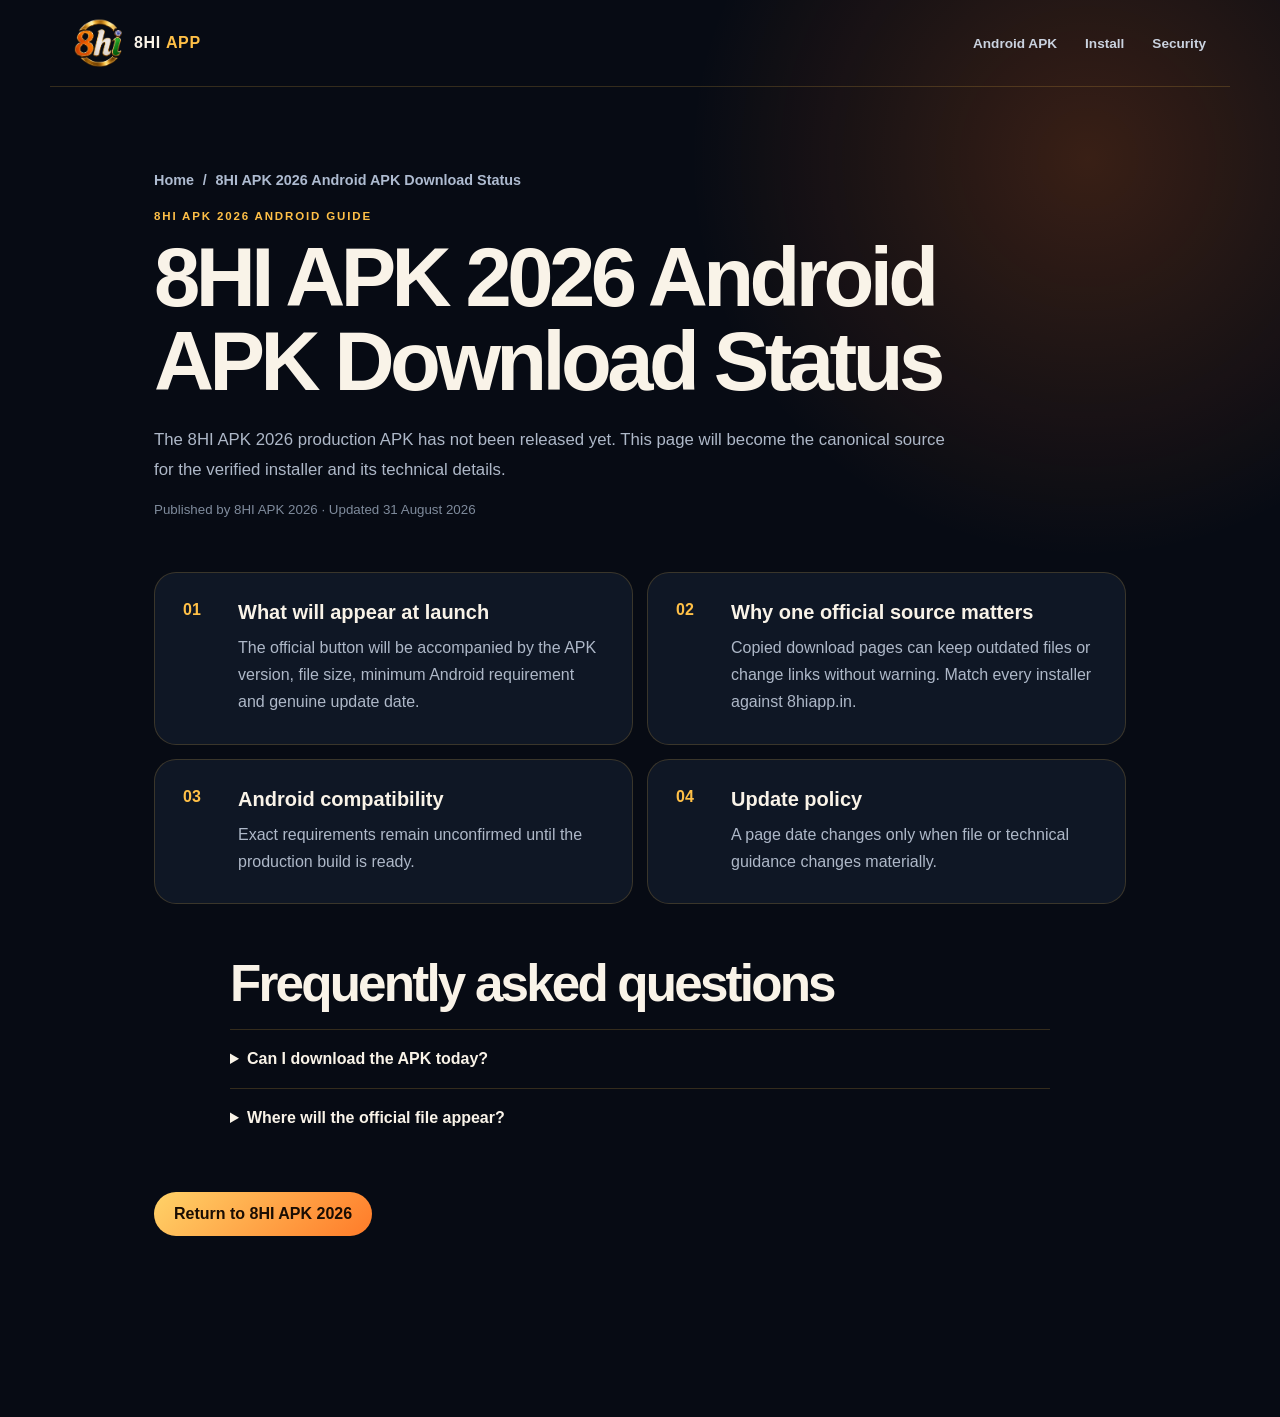
==== commit f8d09414: "Replace App branding with APK" ====
--- a/android-apk/index.html
+++ b/android-apk/index.html
@@ -1,2 +1,2 @@
 <!DOCTYPE html><html lang="en-IN"><head><meta charSet="utf-8"/><meta name="viewport" content="width=device-width, initial-scale=1"/><link rel="preload" href="/assets/8hi-mark.png" as="image"/><link rel="stylesheet" href="/_next/static/css/index.eghKGOcB.css" data-rsc-css-href="/_next/static/css/index.eghKGOcB.css" data-precedence="vite-rsc/importer-resources"/><link rel="stylesheet" href="/_next/static/css/Seo.CnHmj7F0.css" data-rsc-css-href="/_next/static/css/Seo.CnHmj7F0.css" data-precedence="vite-rsc/importer-resources"/><link rel="modulepreload" fetchPriority="low" href="/_next/static/chunks/index-C8furP2_.js"/><script src="/_next/static/chunks/rolldown-runtime-C60lm6uB.js" type="module" async=""></script><script src="/_next/static/chunks/framework-BgSIrAUN.js" type="module" async=""></script><link rel="modulepreload" href="/_next/static/chunks/layout-segment-context-DrmR_JXk.js" crossorigin=""/><script>Object.assign(((self[Symbol.for("vinext.navigationRuntime")]??={bootstrap:{routeManifest:null},functions:{}}).bootstrap.rsc??={rsc:[]}),{params:{"slug":"android-apk"},nav:{"pathname":"/android-apk","searchParams":[]}})</script><link rel="modulepreload" href="/_next/static/chunks/index-C8furP2_.js" />
-</head><body><main><script type="application/ld+json">{"@context":"https://schema.org","@graph":[{"@type":"Organization","@id":"https://8hiapp.in/#organization","name":"8HI App 2026","url":"https://8hiapp.in/","logo":{"@type":"ImageObject","url":"https://8hiapp.in/icon-512.png"}},{"@type":"WebSite","@id":"https://8hiapp.in/#website","name":"8HI App 2026","url":"https://8hiapp.in/","inLanguage":"en-IN","publisher":{"@id":"https://8hiapp.in/#organization"}},{"@type":"WebPage","name":"8HI App 2026 Android APK Download Status","description":"Check the official 8HI App 2026 APK release status, version information, Android compatibility and verified download location.","url":"https://8hiapp.in/android-apk","datePublished":"2026-08-31","dateModified":"2026-08-31","isPartOf":{"@id":"https://8hiapp.in/#website"}},{"@type":"BreadcrumbList","itemListElement":[{"@type":"ListItem","position":1,"name":"8HI App 2026","item":"https://8hiapp.in/"},{"@type":"ListItem","position":2,"name":"8HI App 2026 Android APK Download Status","item":"https://8hiapp.in/android-apk"}]},{"@type":"FAQPage","mainEntity":[{"@type":"Question","name":"Can I download the APK today?","acceptedAnswer":{"@type":"Answer","text":"No. No verified production installer is available yet."}},{"@type":"Question","name":"Where will the official file appear?","acceptedAnswer":{"@type":"Answer","text":"Only on 8HI App 2026 and the official 8HI App download page."}}]}]}</script><header><a href="/" class="logo"><img src="/assets/8hi-mark.png" alt="8HI App 2026" width="50" height="50"/><span>8HI <b>APP</b></span></a><nav><a href="/android-apk">Android APK</a><a href="/install-guide">Install</a><a href="/security">Security</a></nav></header><article class="subpage"><nav class="crumb"><a href="/">Home</a><span>/</span><span>8HI App 2026 Android APK Download Status</span></nav><p class="overline">8HI App 2026 Android guide</p><h1>8HI App 2026 Android APK Download Status</h1><p class="intro">The 8HI App 2026 production APK has not been released yet. This page will become the canonical source for the verified installer and its technical details.</p><small class="updated">Published by 8HI App 2026 · Updated 31 August 2026</small><div class="subgrid"><section><b>0<!-- -->1</b><div><h2>What will appear at launch</h2><p>The official button will be accompanied by the APK version, file size, minimum Android requirement and genuine update date.</p></div></section><section><b>0<!-- -->2</b><div><h2>Why one official source matters</h2><p>Copied download pages can keep outdated files or change links without warning. Match every installer against 8hiapp.in.</p></div></section><section><b>0<!-- -->3</b><div><h2>Android compatibility</h2><p>Exact requirements remain unconfirmed until the production build is ready.</p></div></section><section><b>0<!-- -->4</b><div><h2>Update policy</h2><p>A page date changes only when file or technical guidance changes materially.</p></div></section></div><div class="faq"><h2>Frequently asked questions</h2><details><summary>Can I download the APK today?</summary><p>No. No verified production installer is available yet.</p></details><details><summary>Where will the official file appear?</summary><p>Only on 8HI App 2026 and the official 8HI App download page.</p></details></div><a class="primary" href="/">Return to 8HI App 2026</a></article><style id="support-depth-style">  .support-depth{max-width:1120px;margin:64px auto;padding:0 22px;color:inherit;font-family:system-ui,-apple-system,sans-serif}.support-depth__intro{padding:30px;border:1px solid rgba(72,220,194,.3);border-radius:24px;background:linear-gradient(145deg,rgba(19,68,63,.22),rgba(5,18,18,.08))}.support-depth__eyebrow{margin:0 0 8px;font-size:12px;font-weight:900;letter-spacing:.12em;text-transform:uppercase;color:#32d9bc}.support-depth h2{margin:0 0 14px;font-size:clamp(26px,4vw,42px);line-height:1.08}.support-depth h3{margin:0 0 9px;font-size:19px}.support-depth p{font-size:15px;line-height:1.72}.support-depth__grid{display:grid;grid-template-columns:repeat(2,minmax(0,1fr));gap:16px;margin:22px 0}.support-depth article,.support-depth details{padding:22px;border:1px solid rgba(127,160,155,.24);border-radius:18px;background:rgba(8,24,23,.08)}.support-depth__links{display:flex;flex-wrap:wrap;gap:10px;margin-top:20px}.support-depth__links a{display:inline-flex;min-height:48px;align-items:center;padding:0 18px;border-radius:12px;font-weight:900;text-decoration:none}.support-depth__primary{background:#35e0c1;color:#031513!important}.support-depth__secondary{border:1px solid currentColor;color:inherit!important}.support-depth details{margin-top:10px}.support-depth summary{cursor:pointer;font-weight:850;line-height:1.4}.support-depth details p{margin-bottom:0}.support-depth__disclosure{opacity:.78;font-size:13px!important}@media(max-width:680px){.support-depth{margin:44px auto;padding:0 14px}.support-depth__intro{padding:23px 18px}.support-depth__grid{grid-template-columns:1fr}.support-depth article{padding:19px}.support-depth__links{display:grid}.support-depth__links a{justify-content:center;min-height:52px}}</style><section class="support-depth" aria-labelledby="support-depth-title">  <div class="support-depth__intro">    <p class="support-depth__eyebrow">Verified 8HI support · Updated for 2026</p>    <h2 id="support-depth-title">8HI App release centre: a clear route to 8hiapp.com</h2>    <p><strong>8hiapp.in</strong> is a focused support resource for mobile app release verification. It explains version details, Android requirements, file identity and installation preparation. The website does not replace the main platform. When you are ready to continue, use the clearly marked link to <strong>8hiapp.com</strong> or the verified APK button.</p>    <p>Our purpose is to reduce confusion caused by similar search phrases such as 8HI app, 8HI APK, 8HI download, 8HI.COM and 8HI new version 2026. Every important action is separated into two choices: open the main website for current platform information, or download the verified Android package.</p>    <div class="support-depth__links"><a class="support-depth__primary" href="https://8hiapp.com/">Open 8hiapp.com →</a><a class="support-depth__secondary" href="https://cocosapk.arkbotita85.com/apk/DNjfxApS/1750/8HI_1750_1773.apk" download="8HI_1750_1773.apk" rel="nofollow">Download 8HI APK</a></div>  </div>  <div class="support-depth__grid">    <article><h3>1. Confirm the official destination</h3><p>Check the address bar before continuing. This guide links directly to <strong>8hiapp.com</strong>. Avoid copied pages, shortened links and files sent through unknown messages. A clear domain check is the first step before using any app or APK.</p></article>    <article><h3>2. Review the 2026 release details</h3><p>Before installation, compare the published file name, release description and Android requirements. The current verified package uses the file name <strong>8HI_1750_1773.apk</strong>. If a different file appears, return to this guide and use the verified button.</p></article>    <article><h3>3. Prepare your Android device</h3><p>Keep sufficient storage available, use a stable connection and retain Android security scanning. Do not disable protection permanently. After installation, remove unnecessary installer copies and obtain future versions only through the same verified route.</p></article>    <article><h3>4. Understand this support domain</h3><p>This domain provides a specific reference instead of pretending to be another main website. Its role is to answer focused search questions, publish practical checks and guide visitors toward <strong>8hiapp.com</strong> with a prominent, consistent action.</p></article>  </div>  <h2>Frequently asked questions</h2>  <details><summary>Is 8hiapp.in the main 8HI website?</summary><p>No. It is a support guide. The main destination for this group is <a href="https://8hiapp.com/">8hiapp.com</a>. The large main-site button is available at the top and bottom of every page.</p></details>  <details><summary>Where is the current 8HI APK download?</summary><p>Use the verified Download APK button on this page. It points to the current package named 8HI_1750_1773.apk. Check the file name before opening the installer.</p></details>  <details><summary>Can I use this guide on a mobile screen?</summary><p>Yes. The navigation, content cards and fixed action panel are designed for narrow screens, large touch targets and safe spacing around the bottom edge of modern phones.</p></details>  <details><summary>How do I find the new version in the future?</summary><p>Return to 8hiapp.in or open 8hiapp.com. Updated version information should be verified against the published file name and release notes before replacing an installed copy.</p></details>  <p class="support-depth__disclosure">Support information only. Keep account details private, use strong passwords and never share verification codes with third parties.</p></section></main><!--$--><!--/$--><div hidden=""><!--$--><div hidden=""><title>8HI App 2026 Android APK Download Status | 8HI App 2026</title><meta name="description" content="Check the official 8HI App 2026 APK release status, version information, Android compatibility and verified download location."><meta name="robots" content="index, follow"><meta name="googlebot" content="index, follow, max-image-preview:large, max-snippet:-1"><meta property="og:title" content="8HI App 2026 — Android Gaming, Made Simple"><meta property="og:description" content="The verified Android access point for the 8HI platform."><meta property="og:url" content="https://8hiapp.in"><meta property="og:site_name" content="8HI App 2026"><meta property="og:type" content="website"><meta property="og:locale" content="en_IN"><meta property="og:image" content="https://8hiapp.in/og.png"><meta name="twitter:card" content="summary_large_image"><meta name="twitter:title" content="8HI App 2026 — Android Gaming, Made Simple"><meta name="twitter:description" content="The verified Android access point for the 8HI platform."><meta name="twitter:image" content="https://8hiapp.in/og.png"><link rel="shortcut icon" href="/favicon.ico"><link rel="icon" href="/icon-48.png" type="image/png" sizes="48x48"><link rel="icon" href="/icon.png" type="image/png" sizes="96x96"><link rel="icon" href="/icon-192.png" type="image/png" sizes="192x192"><link rel="icon" href="/favicon.ico" type="image/x-icon" sizes="48x48"><link rel="apple-touch-icon" href="/icon-192.png" type="image/png" sizes="192x192"><link rel="manifest" href="/manifest.webmanifest"><link rel="canonical" href="https://8hiapp.in/android-apk"></div><!--/$--></div><script type="module" src="/_next/static/chunks/index-C8furP2_.js" id="_R_" async=""></script><script>((self[Symbol.for("vinext.navigationRuntime")]??={bootstrap:{routeManifest:null},functions:{}}).bootstrap.rsc??={rsc:[]}).rsc.push("4:I[\"241712b84696\",[],\"Children\",1]\n")</script><script>((self[Symbol.for("vinext.navigationRuntime")]??={bootstrap:{routeManifest:null},functions:{}}).bootstrap.rsc??={rsc:[]}).rsc.push("5:I[\"c97c5256dee9\",[],\"GlobalErrorBoundary\",1]\n")</script><script>((self[Symbol.for("vinext.navigationRuntime")]??={bootstrap:{routeManifest:null},functions:{}}).bootstrap.rsc??={rsc:[]}).rsc.push("6:I[\"4fc9a72db2d4\",[],\"default\",1]\n")</script><script>((self[Symbol.for("vinext.navigationRuntime")]??={bootstrap:{routeManifest:null},functions:{}}).bootstrap.rsc??={rsc:[]}).rsc.push("7:I[\"c97c5256dee9\",[],\"ErrorBoundary\",1]\n")</script><script>((self[Symbol.for("vinext.navigationRuntime")]??={bootstrap:{routeManifest:null},functions:{}}).bootstrap.rsc??={rsc:[]}).rsc.push("8:I[\"fca0cf90f4e2\",[],\"LayoutSegmentProvider\",1]\n")</script><script>((self[Symbol.for("vinext.navigationRuntime")]??={bootstrap:{routeManifest:null},functions:{}}).bootstrap.rsc??={rsc:[]}).rsc.push("9:I[\"241712b84696\",[],\"Slot\",1]\n")</script><script>((self[Symbol.for("vinext.navigationRuntime")]??={bootstrap:{routeManifest:null},functions:{}}).bootstrap.rsc??={rsc:[]}).rsc.push("a:I[\"c97c5256dee9\",[],\"NotFoundBoundary\",1]\n")</script><script>((self[Symbol.for("vinext.navigationRuntime")]??={bootstrap:{routeManifest:null},functions:{}}).bootstrap.rsc??={rsc:[]}).rsc.push("b:I[\"fa878354c746\",[],\"AppRouterScrollTarget\",1]\n")</script><script>((self[Symbol.for("vinext.navigationRuntime")]??={bootstrap:{routeManifest:null},functions:{}}).bootstrap.rsc??={rsc:[]}).rsc.push("c:I[\"c97c5256dee9\",[],\"RedirectBoundary\",1]\n")</script><script>((self[Symbol.for("vinext.navigationRuntime")]??={bootstrap:{routeManifest:null},functions:{}}).bootstrap.rsc??={rsc:[]}).rsc.push("d:\"$Sreact.suspense\"\n")</script><script>((self[Symbol.for("vinext.navigationRuntime")]??={bootstrap:{routeManifest:null},functions:{}}).bootstrap.rsc??={rsc:[]}).rsc.push(":HL[\"/_next/static/css/index.eghKGOcB.css\",\"style\"     ]\n")</script><script>((self[Symbol.for("vinext.navigationRuntime")]??={bootstrap:{routeManifest:null},functions:{}}).bootstrap.rsc??={rsc:[]}).rsc.push("0:{\"__route\":\"route:/android-apk\",\"__interceptionContext\":null,\"__layoutIds\":[\"layout:/\"],\"__rootLayout\":\"/\",\"__sourcePage\":\"/[slug]/page\",\"__vinext_streaming_metadata_body:route:/android-apk\":\"$L1\",\"__vinext_streaming_metadata_outlet:route:/android-apk\":\"$L2\",\"page:/android-apk\":\"$L3\",\"layout:/\":[[[[\"$\",\"link\",\"css:/_next/static/css/index.eghKGOcB.css\",{\"rel\":\"stylesheet\",\"precedence\":\"vite-rsc/importer-resources\",\"href\":\"/_next/static/css/index.eghKGOcB.css\",\"data-rsc-css-href\":\"/_next/static/css/index.eghKGOcB.css\"}],\"$undefined\"],[\"$\",\"html\",null,{\"lang\":\"en-IN\",\"children\":[\"$\",\"body\",null,{\"children\":[\"$\",\"$L4\",null,{}]}]}]],null],\"route:/android-apk\":[[[\"$\",\"meta\",null,{\"charSet\":\"utf-8\"}],null,[[\"$\",\"meta\",\"0\",{\"name\":\"viewport\",\"content\":\"width=device-width, initial-scale=1\"}]]],[\"$\",\"$L5\",null,{\"fallback\":\"$6\",\"children\":[\"$\",\"$L7\",null,{\"fallback\":\"$6\",\"children\":[\"$\",\"$L8\",null,{\"providerId\":\"layout:/\",\"segmentMap\":{\"children\":[\"android-apk\"]},\"children\":[\"$\",\"$L9\",null,{\"id\":\"layout:/\",\"parallelSlots\":\"$undefined\",\"children\":[\"$\",\"$La\",null,{\"resetKey\":\"slug|android-apk|d\",\"fallback\":[\"$\",\"main\",null,{\"className\":\"subpage\",\"children\":[[\"$\",\"p\",null,{\"className\":\"overline\",\"children\":\"404\"}],[\"$\",\"h1\",null,{\"children\":\"Page not found\"}],[\"$\",\"p\",null,{\"className\":\"intro\",\"children\":\"This address is not part of the verified 8HI App 2026 Android centre.\"}],[\"$\",\"a\",null,{\"className\":\"primary\",\"href\":\"/\",\"children\":\"Return to 8HI App 2026\"}]]}],\"children\":[\"$\",\"$La\",null,{\"resetKey\":\"[\\\"slug|android-apk|d\\\"]\",\"fallback\":[\"$\",\"main\",null,{\"className\":\"subpage\",\"children\":[[\"$\",\"p\",null,{\"className\":\"overline\",\"children\":\"404\"}],[\"$\",\"h1\",null,{\"children\":\"Page not found\"}],[\"$\",\"p\",null,{\"className\":\"intro\",\"children\":\"This address is not part of the verified 8HI App 2026 Android centre.\"}],[\"$\",\"a\",null,{\"className\":\"primary\",\"href\":\"/\",\"children\":\"Return to 8HI App 2026\"}]]}],\"children\":[\"$\",\"$Lb\",null,{\"children\":[\"$\",\"$Lc\",null,{\"children\":[[\"$\",\"$L8\",null,{\"providerId\":\"page:/android-apk\",\"segmentMap\":{\"children\":[\"__PAGE__\"]},\"children\":[\"$\",\"$L9\",null,{\"id\":\"page:/android-apk\"}]}],[\"$\",\"$d\",null,{\"fallback\":null,\"children\":[\"$\",\"$L9\",null,{\"id\":\"__vinext_streaming_metadata_outlet:route:/android-apk\"}]}]]}]}]}]}]}]}]}]}],null,[\"$\",\"div\",null,{\"hidden\":true,\"children\":[\"$\",\"$d\",null,{\"fallback\":null,\"children\":[\"$\",\"$L9\",null,{\"id\":\"__vinext_streaming_metadata_body:route:/android-apk\"}]}]}]],\"__layoutFlags\":{\"layout:/\":\"s\"},\"__artifactCompatibility\":{\"schemaVersion\":1,\"graphVersion\":\"app-route-graph:c75e66a7605490d9\",\"deploymentVersion\":\"5ccccc27-3422-4b1f-8778-035ea31157ca\",\"appElementsSchemaVersion\":1,\"rscPayloadSchemaVersion\":1,\"rootBoundaryId\":\"/\",\"renderEpoch\":null},\"__renderObservation\":{\"schemaVersion\":1,\"output\":{\"kind\":\"app-rsc\",\"mountedSlotsFingerprint\":null,\"renderEpoch\":null,\"rootBoundaryId\":\"/\",\"routeId\":\"route:/android-apk\"},\"completeness\":\"partial\",\"boundaryOutcome\":{\"kind\":\"unknown\"},\"requestApis\":[{\"kind\":\"connection\",\"status\":\"unknown\"},{\"kind\":\"cookies\",\"status\":\"unknown\"},{\"kind\":\"draftMode\",\"status\":\"unknown\"},{\"kind\":\"headers\",\"status\":\"unknown\"},{\"kind\":\"params\",\"status\":\"observed\"},{\"kind\":\"searchParams\",\"status\":\"unknown\"}],\"dynamicFetches\":[],\"cacheTags\":[\"/android-apk\",\"_N_T_/[slug]/layout\",\"_N_T_/[slug]/page\",\"_N_T_/android-apk\",\"_N_T_/layout\"],\"pathTags\":[\"/android-apk\"],\"cacheability\":\"unknown\",\"downgrade\":{\"target\":\"freshRender\",\"reasons\":[{\"code\":\"CP_DOWNGRADE_CACHEABILITY_UNKNOWN\",\"target\":\"freshRender\"},{\"code\":\"CP_DOWNGRADE_INCOMPLETE_OBSERVATION\",\"completeness\":\"partial\",\"target\":\"freshRender\"},{\"code\":\"CP_DOWNGRADE_UNKNOWN_REQUEST_API\",\"requestApi\":\"connection\",\"target\":\"freshRender\"},{\"code\":\"CP_DOWNGRADE_UNKNOWN_REQUEST_API\",\"requestApi\":\"cookies\",\"target\":\"freshRender\"},{\"code\":\"CP_DOWNGRADE_UNKNOWN_REQUEST_API\",\"requestApi\":\"draftMode\",\"target\":\"freshRender\"},{\"code\":\"CP_DOWNGRADE_UNKNOWN_REQUEST_API\",\"requestApi\":\"headers\",\"target\":\"freshRender\"},{\"code\":\"CP_DOWNGRADE_PUBLIC_REQUEST_API\",\"requestApi\":\"params\",\"target\":\"publicVariant\"},{\"code\":\"CP_DOWNGRADE_UNKNOWN_REQUEST_API\",\"requestApi\":\"searchParams\",\"target\":\"freshRender\"}],\"fallback\":{\"kind\":\"breakerFallback\",\"code\":\"CP_PRIVATE_DYNAMIC_DOWNGRADE\",\"mode\":\"renderFresh\",\"scope\":\"affectedOutput\",\"fields\":{\"reasonCodes\":[\"CP_DOWNGRADE_CACHEABILITY_UNKNOWN\",\"CP_DOWNGRADE_INCOMPLETE_OBSERVATION\",\"CP_DOWNGRADE_UNKNOWN_REQUEST_API\",\"CP_DOWNGRADE_UNKNOWN_REQUEST_API\",\"CP_DOWNGRADE_UNKNOWN_REQUEST_API\",\"CP_DOWNGRADE_UNKNOWN_REQUEST_API\",\"CP_DOWNGRADE_PUBLIC_REQUEST_API\",\"CP_DOWNGRADE_UNKNOWN_REQUEST_API\"],\"target\":\"freshRender\"}},\"isPublicCacheCandidate\":false}}}\n")</script><script>((self[Symbol.for("vinext.navigationRuntime")]??={bootstrap:{routeManifest:null},functions:{}}).bootstrap.rsc??={rsc:[]}).rsc.push("e:T647,")</script><script>((self[Symbol.for("vinext.navigationRuntime")]??={bootstrap:{routeManifest:null},functions:{}}).bootstrap.rsc??={rsc:[]}).rsc.push("\u003ctitle\u003e8HI App 2026 Android APK Download Status | 8HI App 2026\u003c/title\u003e\u003cmeta name=\"description\" content=\"Check the official 8HI App 2026 APK release status, version information, Android compatibility and verified download location.\"\u003e\u003cmeta name=\"robots\" content=\"index, follow\"\u003e\u003cmeta name=\"googlebot\" content=\"index, follow, max-image-preview:large, max-snippet:-1\"\u003e\u003cmeta property=\"og:title\" content=\"8HI App 2026 — Android Gaming, Made Simple\"\u003e\u003cmeta property=\"og:description\" content=\"The verified Android access point for the 8HI platform.\"\u003e\u003cmeta property=\"og:url\" content=\"https://8hiapp.in\"\u003e\u003cmeta property=\"og:site_name\" content=\"8HI App 2026\"\u003e\u003cmeta property=\"og:type\" content=\"website\"\u003e\u003cmeta property=\"og:locale\" content=\"en_IN\"\u003e\u003cmeta property=\"og:image\" content=\"https://8hiapp.in/og.png\"\u003e\u003cmeta name=\"twitter:card\" content=\"summary_large_image\"\u003e\u003cmeta name=\"twitter:title\" content=\"8HI App 2026 — Android Gaming, Made Simple\"\u003e\u003cmeta name=\"twitter:description\" content=\"The verified Android access point for the 8HI platform.\"\u003e\u003cmeta name=\"twitter:image\" content=\"https://8hiapp.in/og.png\"\u003e\u003clink rel=\"shortcut icon\" href=\"/favicon.ico\"\u003e\u003clink rel=\"icon\" href=\"/icon-48.png\" type=\"image/png\" sizes=\"48x48\"\u003e\u003clink rel=\"icon\" href=\"/icon.png\" type=\"image/png\" sizes=\"96x96\"\u003e\u003clink rel=\"icon\" href=\"/icon-192.png\" type=\"image/png\" sizes=\"192x192\"\u003e\u003clink rel=\"icon\" href=\"/favicon.ico\" type=\"image/x-icon\" sizes=\"48x48\"\u003e\u003clink rel=\"apple-touch-icon\" href=\"/icon-192.png\" type=\"image/png\" sizes=\"192x192\"\u003e\u003clink rel=\"manifest\" href=\"/manifest.webmanifest\"\u003e\u003clink rel=\"canonical\" href=\"https://8hiapp.in/android-apk\"\u003e")</script><script>((self[Symbol.for("vinext.navigationRuntime")]??={bootstrap:{routeManifest:null},functions:{}}).bootstrap.rsc??={rsc:[]}).rsc.push("1:[\"$\",\"div\",null,{\"hidden\":true,\"dangerouslySetInnerHTML\":{\"__html\":\"$e\"}}]\n")</script><script>((self[Symbol.for("vinext.navigationRuntime")]??={bootstrap:{routeManifest:null},functions:{}}).bootstrap.rsc??={rsc:[]}).rsc.push("2:null\n")</script><script>((self[Symbol.for("vinext.navigationRuntime")]??={bootstrap:{routeManifest:null},functions:{}}).bootstrap.rsc??={rsc:[]}).rsc.push(":HL[\"/_next/static/css/Seo.CnHmj7F0.css\",\"style\"     ]\n")</script><script>((self[Symbol.for("vinext.navigationRuntime")]??={bootstrap:{routeManifest:null},functions:{}}).bootstrap.rsc??={rsc:[]}).rsc.push("3:[[[\"$\",\"link\",\"css:/_next/static/css/index.eghKGOcB.css\",{\"rel\":\"stylesheet\",\"precedence\":\"vite-rsc/importer-resources\",\"href\":\"/_next/static/css/index.eghKGOcB.css\",\"data-rsc-css-href\":\"/_next/static/css/index.eghKGOcB.css\"}],[\"$\",\"link\",\"css:/_next/static/css/Seo.CnHmj7F0.css\",{\"rel\":\"stylesheet\",\"precedence\":\"vite-rsc/importer-resources\",\"href\":\"/_next/static/css/Seo.CnHmj7F0.css\",\"data-rsc-css-href\":\"/_next/static/css/Seo.CnHmj7F0.css\"}],\"$undefined\"],\"$Lf\"]\n")</script><script>((self[Symbol.for("vinext.navigationRuntime")]??={bootstrap:{routeManifest:null},functions:{}}).bootstrap.rsc??={rsc:[]}).rsc.push(":HL[\"/assets/8hi-mark.png\",\"image\"]\n")</script><script>((self[Symbol.for("vinext.navigationRuntime")]??={bootstrap:{routeManifest:null},functions:{}}).bootstrap.rsc??={rsc:[]}).rsc.push("10:T569,")</script><script>((self[Symbol.for("vinext.navigationRuntime")]??={bootstrap:{routeManifest:null},functions:{}}).bootstrap.rsc??={rsc:[]}).rsc.push("{\"@context\":\"https://schema.org\",\"@graph\":[{\"@type\":\"Organization\",\"@id\":\"https://8hiapp.in/#organization\",\"name\":\"8HI App 2026\",\"url\":\"https://8hiapp.in/\",\"logo\":{\"@type\":\"ImageObject\",\"url\":\"https://8hiapp.in/icon-512.png\"}},{\"@type\":\"WebSite\",\"@id\":\"https://8hiapp.in/#website\",\"name\":\"8HI App 2026\",\"url\":\"https://8hiapp.in/\",\"inLanguage\":\"en-IN\",\"publisher\":{\"@id\":\"https://8hiapp.in/#organization\"}},{\"@type\":\"WebPage\",\"name\":\"8HI App 2026 Android APK Download Status\",\"description\":\"Check the official 8HI App 2026 APK release status, version information, Android compatibility and verified download location.\",\"url\":\"https://8hiapp.in/android-apk\",\"datePublished\":\"2026-08-31\",\"dateModified\":\"2026-08-31\",\"isPartOf\":{\"@id\":\"https://8hiapp.in/#website\"}},{\"@type\":\"BreadcrumbList\",\"itemListElement\":[{\"@type\":\"ListItem\",\"position\":1,\"name\":\"8HI App 2026\",\"item\":\"https://8hiapp.in/\"},{\"@type\":\"ListItem\",\"position\":2,\"name\":\"8HI App 2026 Android APK Download Status\",\"item\":\"https://8hiapp.in/android-apk\"}]},{\"@type\":\"FAQPage\",\"mainEntity\":[{\"@type\":\"Question\",\"name\":\"Can I download the APK today?\",\"acceptedAnswer\":{\"@type\":\"Answer\",\"text\":\"No. No verified production installer is available yet.\"}},{\"@type\":\"Question\",\"name\":\"Where will the official file appear?\",\"ac")</script><script>((self[Symbol.for("vinext.navigationRuntime")]??={bootstrap:{routeManifest:null},functions:{}}).bootstrap.rsc??={rsc:[]}).rsc.push("ceptedAnswer\":{\"@type\":\"Answer\",\"text\":\"Only on 8HI App 2026 and the official 8HI App download page.\"}}]}]}")</script><script>((self[Symbol.for("vinext.navigationRuntime")]??={bootstrap:{routeManifest:null},functions:{}}).bootstrap.rsc??={rsc:[]}).rsc.push("f:[\"$\",\"main\",null,{\"children\":[[[[\"$\",\"link\",\"css:/_next/static/css/Seo.CnHmj7F0.css\",{\"rel\":\"stylesheet\",\"precedence\":\"vite-rsc/importer-resources\",\"href\":\"/_next/static/css/Seo.CnHmj7F0.css\",\"data-rsc-css-href\":\"/_next/static/css/Seo.CnHmj7F0.css\"}],\"$undefined\"],[\"$\",\"script\",null,{\"type\":\"application/ld+json\",\"dangerouslySetInnerHTML\":{\"__html\":\"$10\"}}]],[\"$\",\"header\",null,{\"children\":[[\"$\",\"a\",null,{\"href\":\"/\",\"className\":\"logo\",\"children\":[[\"$\",\"img\",null,{\"src\":\"/assets/8hi-mark.png\",\"alt\":\"8HI App 2026\",\"width\":50,\"height\":50}],[\"$\",\"span\",null,{\"children\":[\"8HI \",[\"$\",\"b\",null,{\"children\":\"APP\"}]]}]]}],[\"$\",\"nav\",null,{\"children\":[[\"$\",\"a\",null,{\"href\":\"/android-apk\",\"children\":\"Android APK\"}],[\"$\",\"a\",null,{\"href\":\"/install-guide\",\"children\":\"Install\"}],[\"$\",\"a\",null,{\"href\":\"/security\",\"children\":\"Security\"}]]}]]}],[\"$\",\"article\",null,{\"className\":\"subpage\",\"children\":[[\"$\",\"nav\",null,{\"className\":\"crumb\",\"children\":[[\"$\",\"a\",null,{\"href\":\"/\",\"children\":\"Home\"}],[\"$\",\"span\",null,{\"children\":\"/\"}],[\"$\",\"span\",null,{\"children\":\"8HI App 2026 Android APK Download Status\"}]]}],[\"$\",\"p\",null,{\"className\":\"overline\",\"children\":\"8HI App 2026 Android guide\"}],[\"$\",\"h1\",null,{\"children\":\"8HI App 2026 Android APK Download Status\"}],[\"$\",\"p\",null,{\"className\":\"intro\",\"children\":\"The 8HI App 2026 production APK has not been released yet. This page will become the canonical source for the verified installer and its technical details.\"}],[\"$\",\"small\",null,{\"className\":\"updated\",\"children\":\"Published by 8HI App 2026 · Updated 31 August 2026\"}],[\"$\",\"div\",null,{\"className\":\"subgrid\",\"children\":[[\"$\",\"section\",\"What will appear at launch\",{\"children\":[[\"$\",\"b\",null,{\"children\":[\"0\",1]}],[\"$\",\"div\",null,{\"children\":[[\"$\",\"h2\",null,{\"children\":\"What will appear at launch\"}],[\"$\",\"p\",null,{\"children\":\"The official button will be accompanied by the APK version, file size, minimum Android requirement and genuine update date.\"}]]}]]}],[\"$\",\"section\",\"Why one official source matters\",{\"children\":[[\"$\",\"b\",null,{\"children\":[\"0\",2]}],[\"$\",\"div\",null,{\"children\":[[\"$\",\"h2\",null,{\"children\":\"Why one official source matters\"}],[\"$\",\"p\",null,{\"children\":\"Copied download pages can keep outdated files or change links without warning. Match every installer against 8hiapp.in.\"}]]}]]}],[\"$\",\"section\",\"Android compatibility\",{\"children\":[[\"$\",\"b\",null,{\"children\":[\"0\",3]}],[\"$\",\"div\",null,{\"children\":[[\"$\",\"h2\",null,{\"children\":\"Android compatibility\"}],[\"$\",\"p\",null,{\"children\":\"Exact requirements remain unconfirmed until the production build is ready.\"}]]}]]}],\"$L11\"]}],\"$L12\",\"$L13\"]}]]}]\n")</script><script>((self[Symbol.for("vinext.navigationRuntime")]??={bootstrap:{routeManifest:null},functions:{}}).bootstrap.rsc??={rsc:[]}).rsc.push("11:[\"$\",\"section\",\"Update policy\",{\"children\":[[\"$\",\"b\",null,{\"children\":[\"0\",4]}],[\"$\",\"div\",null,{\"children\":[[\"$\",\"h2\",null,{\"children\":\"Update policy\"}],[\"$\",\"p\",null,{\"children\":\"A page date changes only when file or technical guidance changes materially.\"}]]}]]}]\n")</script><script>((self[Symbol.for("vinext.navigationRuntime")]??={bootstrap:{routeManifest:null},functions:{}}).bootstrap.rsc??={rsc:[]}).rsc.push("12:[\"$\",\"div\",null,{\"className\":\"faq\",\"children\":[[\"$\",\"h2\",null,{\"children\":\"Frequently asked questions\"}],[[\"$\",\"details\",\"Can I download the APK today?\",{\"children\":[[\"$\",\"summary\",null,{\"children\":\"Can I download the APK today?\"}],[\"$\",\"p\",null,{\"children\":\"No. No verified production installer is available yet.\"}]]}],[\"$\",\"details\",\"Where will the official file appear?\",{\"children\":[[\"$\",\"summary\",null,{\"children\":\"Where will the official file appear?\"}],[\"$\",\"p\",null,{\"children\":\"Only on 8HI App 2026 and the official 8HI App download page.\"}]]}]]]}]\n")</script><script>((self[Symbol.for("vinext.navigationRuntime")]??={bootstrap:{routeManifest:null},functions:{}}).bootstrap.rsc??={rsc:[]}).rsc.push("13:[\"$\",\"a\",null,{\"className\":\"primary\",\"href\":\"/\",\"children\":\"Return to 8HI App 2026\"}]\n")</script><script>Object.assign(((self[Symbol.for("vinext.navigationRuntime")]??={bootstrap:{routeManifest:null},functions:{}}).bootstrap.rsc??={rsc:[]}),{"initialCacheKind":"static"});((self[Symbol.for("vinext.navigationRuntime")]??={bootstrap:{routeManifest:null},functions:{}}).bootstrap.rsc??={rsc:[]}).done=true</script><script src="/download-ready.js" defer></script><script src="/support-navigation.js" defer></script></body></html>+</head><body><main><script type="application/ld+json">{"@context":"https://schema.org","@graph":[{"@type":"Organization","@id":"https://8hiapp.in/#organization","name":"8HI APK 2026","url":"https://8hiapp.in/","logo":{"@type":"ImageObject","url":"https://8hiapp.in/icon-512.png"}},{"@type":"WebSite","@id":"https://8hiapp.in/#website","name":"8HI APK 2026","url":"https://8hiapp.in/","inLanguage":"en-IN","publisher":{"@id":"https://8hiapp.in/#organization"}},{"@type":"WebPage","name":"8HI APK 2026 Android APK Download Status","description":"Check the official 8HI APK 2026 APK release status, version information, Android compatibility and verified download location.","url":"https://8hiapp.in/android-apk","datePublished":"2026-08-31","dateModified":"2026-08-31","isPartOf":{"@id":"https://8hiapp.in/#website"}},{"@type":"BreadcrumbList","itemListElement":[{"@type":"ListItem","position":1,"name":"8HI APK 2026","item":"https://8hiapp.in/"},{"@type":"ListItem","position":2,"name":"8HI APK 2026 Android APK Download Status","item":"https://8hiapp.in/android-apk"}]},{"@type":"FAQPage","mainEntity":[{"@type":"Question","name":"Can I download the APK today?","acceptedAnswer":{"@type":"Answer","text":"No. No verified production installer is available yet."}},{"@type":"Question","name":"Where will the official file appear?","acceptedAnswer":{"@type":"Answer","text":"Only on 8HI APK 2026 and the official 8HI APK download page."}}]}]}</script><header><a href="/" class="logo"><img src="/assets/8hi-mark.png" alt="8HI APK 2026" width="50" height="50"/><span>8HI <b>APP</b></span></a><nav><a href="/android-apk">Android APK</a><a href="/install-guide">Install</a><a href="/security">Security</a></nav></header><article class="subpage"><nav class="crumb"><a href="/">Home</a><span>/</span><span>8HI APK 2026 Android APK Download Status</span></nav><p class="overline">8HI APK 2026 Android guide</p><h1>8HI APK 2026 Android APK Download Status</h1><p class="intro">The 8HI APK 2026 production APK has not been released yet. This page will become the canonical source for the verified installer and its technical details.</p><small class="updated">Published by 8HI APK 2026 · Updated 31 August 2026</small><div class="subgrid"><section><b>0<!-- -->1</b><div><h2>What will appear at launch</h2><p>The official button will be accompanied by the APK version, file size, minimum Android requirement and genuine update date.</p></div></section><section><b>0<!-- -->2</b><div><h2>Why one official source matters</h2><p>Copied download pages can keep outdated files or change links without warning. Match every installer against 8hiapp.in.</p></div></section><section><b>0<!-- -->3</b><div><h2>Android compatibility</h2><p>Exact requirements remain unconfirmed until the production build is ready.</p></div></section><section><b>0<!-- -->4</b><div><h2>Update policy</h2><p>A page date changes only when file or technical guidance changes materially.</p></div></section></div><div class="faq"><h2>Frequently asked questions</h2><details><summary>Can I download the APK today?</summary><p>No. No verified production installer is available yet.</p></details><details><summary>Where will the official file appear?</summary><p>Only on 8HI APK 2026 and the official 8HI APK download page.</p></details></div><a class="primary" href="/">Return to 8HI APK 2026</a></article><style id="support-depth-style">  .support-depth{max-width:1120px;margin:64px auto;padding:0 22px;color:inherit;font-family:system-ui,-apple-system,sans-serif}.support-depth__intro{padding:30px;border:1px solid rgba(72,220,194,.3);border-radius:24px;background:linear-gradient(145deg,rgba(19,68,63,.22),rgba(5,18,18,.08))}.support-depth__eyebrow{margin:0 0 8px;font-size:12px;font-weight:900;letter-spacing:.12em;text-transform:uppercase;color:#32d9bc}.support-depth h2{margin:0 0 14px;font-size:clamp(26px,4vw,42px);line-height:1.08}.support-depth h3{margin:0 0 9px;font-size:19px}.support-depth p{font-size:15px;line-height:1.72}.support-depth__grid{display:grid;grid-template-columns:repeat(2,minmax(0,1fr));gap:16px;margin:22px 0}.support-depth article,.support-depth details{padding:22px;border:1px solid rgba(127,160,155,.24);border-radius:18px;background:rgba(8,24,23,.08)}.support-depth__links{display:flex;flex-wrap:wrap;gap:10px;margin-top:20px}.support-depth__links a{display:inline-flex;min-height:48px;align-items:center;padding:0 18px;border-radius:12px;font-weight:900;text-decoration:none}.support-depth__primary{background:#35e0c1;color:#031513!important}.support-depth__secondary{border:1px solid currentColor;color:inherit!important}.support-depth details{margin-top:10px}.support-depth summary{cursor:pointer;font-weight:850;line-height:1.4}.support-depth details p{margin-bottom:0}.support-depth__disclosure{opacity:.78;font-size:13px!important}@media(max-width:680px){.support-depth{margin:44px auto;padding:0 14px}.support-depth__intro{padding:23px 18px}.support-depth__grid{grid-template-columns:1fr}.support-depth article{padding:19px}.support-depth__links{display:grid}.support-depth__links a{justify-content:center;min-height:52px}}</style><section class="support-depth" aria-labelledby="support-depth-title">  <div class="support-depth__intro">    <p class="support-depth__eyebrow">Verified 8HI support · Updated for 2026</p>    <h2 id="support-depth-title">8HI APK release centre: a clear route to 8hiapp.com</h2>    <p><strong>8hiapp.in</strong> is a focused support resource for mobile app release verification. It explains version details, Android requirements, file identity and installation preparation. The website does not replace the main platform. When you are ready to continue, use the clearly marked link to <strong>8hiapp.com</strong> or the verified APK button.</p>    <p>Our purpose is to reduce confusion caused by similar search phrases such as 8HI APK, 8HI APK, 8HI download, 8HI.COM and 8HI new version 2026. Every important action is separated into two choices: open the main website for current platform information, or download the verified Android package.</p>    <div class="support-depth__links"><a class="support-depth__primary" href="https://8hiapp.com/">Open 8hiapp.com →</a><a class="support-depth__secondary" href="https://cocosapk.arkbotita85.com/apk/DNjfxApS/1750/8HI_1750_1773.apk" download="8HI_1750_1773.apk" rel="nofollow">Download 8HI APK</a></div>  </div>  <div class="support-depth__grid">    <article><h3>1. Confirm the official destination</h3><p>Check the address bar before continuing. This guide links directly to <strong>8hiapp.com</strong>. Avoid copied pages, shortened links and files sent through unknown messages. A clear domain check is the first step before using any app or APK.</p></article>    <article><h3>2. Review the 2026 release details</h3><p>Before installation, compare the published file name, release description and Android requirements. The current verified package uses the file name <strong>8HI_1750_1773.apk</strong>. If a different file appears, return to this guide and use the verified button.</p></article>    <article><h3>3. Prepare your Android device</h3><p>Keep sufficient storage available, use a stable connection and retain Android security scanning. Do not disable protection permanently. After installation, remove unnecessary installer copies and obtain future versions only through the same verified route.</p></article>    <article><h3>4. Understand this support domain</h3><p>This domain provides a specific reference instead of pretending to be another main website. Its role is to answer focused search questions, publish practical checks and guide visitors toward <strong>8hiapp.com</strong> with a prominent, consistent action.</p></article>  </div>  <h2>Frequently asked questions</h2>  <details><summary>Is 8hiapp.in the main 8HI website?</summary><p>No. It is a support guide. The main destination for this group is <a href="https://8hiapp.com/">8hiapp.com</a>. The large main-site button is available at the top and bottom of every page.</p></details>  <details><summary>Where is the current 8HI APK download?</summary><p>Use the verified Download APK button on this page. It points to the current package named 8HI_1750_1773.apk. Check the file name before opening the installer.</p></details>  <details><summary>Can I use this guide on a mobile screen?</summary><p>Yes. The navigation, content cards and fixed action panel are designed for narrow screens, large touch targets and safe spacing around the bottom edge of modern phones.</p></details>  <details><summary>How do I find the new version in the future?</summary><p>Return to 8hiapp.in or open 8hiapp.com. Updated version information should be verified against the published file name and release notes before replacing an installed copy.</p></details>  <p class="support-depth__disclosure">Support information only. Keep account details private, use strong passwords and never share verification codes with third parties.</p></section></main><!--$--><!--/$--><div hidden=""><!--$--><div hidden=""><title>8HI APK 2026 Android APK Download Status | 8HI APK 2026</title><meta name="description" content="Check the official 8HI APK 2026 APK release status, version information, Android compatibility and verified download location."><meta name="robots" content="index, follow"><meta name="googlebot" content="index, follow, max-image-preview:large, max-snippet:-1"><meta property="og:title" content="8HI APK 2026 — Android Gaming, Made Simple"><meta property="og:description" content="The verified Android access point for the 8HI platform."><meta property="og:url" content="https://8hiapp.in"><meta property="og:site_name" content="8HI APK 2026"><meta property="og:type" content="website"><meta property="og:locale" content="en_IN"><meta property="og:image" content="https://8hiapp.in/og.png"><meta name="twitter:card" content="summary_large_image"><meta name="twitter:title" content="8HI APK 2026 — Android Gaming, Made Simple"><meta name="twitter:description" content="The verified Android access point for the 8HI platform."><meta name="twitter:image" content="https://8hiapp.in/og.png"><link rel="shortcut icon" href="/favicon.ico"><link rel="icon" href="/icon-48.png" type="image/png" sizes="48x48"><link rel="icon" href="/icon.png" type="image/png" sizes="96x96"><link rel="icon" href="/icon-192.png" type="image/png" sizes="192x192"><link rel="icon" href="/favicon.ico" type="image/x-icon" sizes="48x48"><link rel="apple-touch-icon" href="/icon-192.png" type="image/png" sizes="192x192"><link rel="manifest" href="/manifest.webmanifest"><link rel="canonical" href="https://8hiapp.in/android-apk"></div><!--/$--></div><script type="module" src="/_next/static/chunks/index-C8furP2_.js" id="_R_" async=""></script><script>((self[Symbol.for("vinext.navigationRuntime")]??={bootstrap:{routeManifest:null},functions:{}}).bootstrap.rsc??={rsc:[]}).rsc.push("4:I[\"241712b84696\",[],\"Children\",1]\n")</script><script>((self[Symbol.for("vinext.navigationRuntime")]??={bootstrap:{routeManifest:null},functions:{}}).bootstrap.rsc??={rsc:[]}).rsc.push("5:I[\"c97c5256dee9\",[],\"GlobalErrorBoundary\",1]\n")</script><script>((self[Symbol.for("vinext.navigationRuntime")]??={bootstrap:{routeManifest:null},functions:{}}).bootstrap.rsc??={rsc:[]}).rsc.push("6:I[\"4fc9a72db2d4\",[],\"default\",1]\n")</script><script>((self[Symbol.for("vinext.navigationRuntime")]??={bootstrap:{routeManifest:null},functions:{}}).bootstrap.rsc??={rsc:[]}).rsc.push("7:I[\"c97c5256dee9\",[],\"ErrorBoundary\",1]\n")</script><script>((self[Symbol.for("vinext.navigationRuntime")]??={bootstrap:{routeManifest:null},functions:{}}).bootstrap.rsc??={rsc:[]}).rsc.push("8:I[\"fca0cf90f4e2\",[],\"LayoutSegmentProvider\",1]\n")</script><script>((self[Symbol.for("vinext.navigationRuntime")]??={bootstrap:{routeManifest:null},functions:{}}).bootstrap.rsc??={rsc:[]}).rsc.push("9:I[\"241712b84696\",[],\"Slot\",1]\n")</script><script>((self[Symbol.for("vinext.navigationRuntime")]??={bootstrap:{routeManifest:null},functions:{}}).bootstrap.rsc??={rsc:[]}).rsc.push("a:I[\"c97c5256dee9\",[],\"NotFoundBoundary\",1]\n")</script><script>((self[Symbol.for("vinext.navigationRuntime")]??={bootstrap:{routeManifest:null},functions:{}}).bootstrap.rsc??={rsc:[]}).rsc.push("b:I[\"fa878354c746\",[],\"AppRouterScrollTarget\",1]\n")</script><script>((self[Symbol.for("vinext.navigationRuntime")]??={bootstrap:{routeManifest:null},functions:{}}).bootstrap.rsc??={rsc:[]}).rsc.push("c:I[\"c97c5256dee9\",[],\"RedirectBoundary\",1]\n")</script><script>((self[Symbol.for("vinext.navigationRuntime")]??={bootstrap:{routeManifest:null},functions:{}}).bootstrap.rsc??={rsc:[]}).rsc.push("d:\"$Sreact.suspense\"\n")</script><script>((self[Symbol.for("vinext.navigationRuntime")]??={bootstrap:{routeManifest:null},functions:{}}).bootstrap.rsc??={rsc:[]}).rsc.push(":HL[\"/_next/static/css/index.eghKGOcB.css\",\"style\"     ]\n")</script><script>((self[Symbol.for("vinext.navigationRuntime")]??={bootstrap:{routeManifest:null},functions:{}}).bootstrap.rsc??={rsc:[]}).rsc.push("0:{\"__route\":\"route:/android-apk\",\"__interceptionContext\":null,\"__layoutIds\":[\"layout:/\"],\"__rootLayout\":\"/\",\"__sourcePage\":\"/[slug]/page\",\"__vinext_streaming_metadata_body:route:/android-apk\":\"$L1\",\"__vinext_streaming_metadata_outlet:route:/android-apk\":\"$L2\",\"page:/android-apk\":\"$L3\",\"layout:/\":[[[[\"$\",\"link\",\"css:/_next/static/css/index.eghKGOcB.css\",{\"rel\":\"stylesheet\",\"precedence\":\"vite-rsc/importer-resources\",\"href\":\"/_next/static/css/index.eghKGOcB.css\",\"data-rsc-css-href\":\"/_next/static/css/index.eghKGOcB.css\"}],\"$undefined\"],[\"$\",\"html\",null,{\"lang\":\"en-IN\",\"children\":[\"$\",\"body\",null,{\"children\":[\"$\",\"$L4\",null,{}]}]}]],null],\"route:/android-apk\":[[[\"$\",\"meta\",null,{\"charSet\":\"utf-8\"}],null,[[\"$\",\"meta\",\"0\",{\"name\":\"viewport\",\"content\":\"width=device-width, initial-scale=1\"}]]],[\"$\",\"$L5\",null,{\"fallback\":\"$6\",\"children\":[\"$\",\"$L7\",null,{\"fallback\":\"$6\",\"children\":[\"$\",\"$L8\",null,{\"providerId\":\"layout:/\",\"segmentMap\":{\"children\":[\"android-apk\"]},\"children\":[\"$\",\"$L9\",null,{\"id\":\"layout:/\",\"parallelSlots\":\"$undefined\",\"children\":[\"$\",\"$La\",null,{\"resetKey\":\"slug|android-apk|d\",\"fallback\":[\"$\",\"main\",null,{\"className\":\"subpage\",\"children\":[[\"$\",\"p\",null,{\"className\":\"overline\",\"children\":\"404\"}],[\"$\",\"h1\",null,{\"children\":\"Page not found\"}],[\"$\",\"p\",null,{\"className\":\"intro\",\"children\":\"This address is not part of the verified 8HI APK 2026 Android centre.\"}],[\"$\",\"a\",null,{\"className\":\"primary\",\"href\":\"/\",\"children\":\"Return to 8HI APK 2026\"}]]}],\"children\":[\"$\",\"$La\",null,{\"resetKey\":\"[\\\"slug|android-apk|d\\\"]\",\"fallback\":[\"$\",\"main\",null,{\"className\":\"subpage\",\"children\":[[\"$\",\"p\",null,{\"className\":\"overline\",\"children\":\"404\"}],[\"$\",\"h1\",null,{\"children\":\"Page not found\"}],[\"$\",\"p\",null,{\"className\":\"intro\",\"children\":\"This address is not part of the verified 8HI APK 2026 Android centre.\"}],[\"$\",\"a\",null,{\"className\":\"primary\",\"href\":\"/\",\"children\":\"Return to 8HI APK 2026\"}]]}],\"children\":[\"$\",\"$Lb\",null,{\"children\":[\"$\",\"$Lc\",null,{\"children\":[[\"$\",\"$L8\",null,{\"providerId\":\"page:/android-apk\",\"segmentMap\":{\"children\":[\"__PAGE__\"]},\"children\":[\"$\",\"$L9\",null,{\"id\":\"page:/android-apk\"}]}],[\"$\",\"$d\",null,{\"fallback\":null,\"children\":[\"$\",\"$L9\",null,{\"id\":\"__vinext_streaming_metadata_outlet:route:/android-apk\"}]}]]}]}]}]}]}]}]}]}],null,[\"$\",\"div\",null,{\"hidden\":true,\"children\":[\"$\",\"$d\",null,{\"fallback\":null,\"children\":[\"$\",\"$L9\",null,{\"id\":\"__vinext_streaming_metadata_body:route:/android-apk\"}]}]}]],\"__layoutFlags\":{\"layout:/\":\"s\"},\"__artifactCompatibility\":{\"schemaVersion\":1,\"graphVersion\":\"app-route-graph:c75e66a7605490d9\",\"deploymentVersion\":\"5ccccc27-3422-4b1f-8778-035ea31157ca\",\"appElementsSchemaVersion\":1,\"rscPayloadSchemaVersion\":1,\"rootBoundaryId\":\"/\",\"renderEpoch\":null},\"__renderObservation\":{\"schemaVersion\":1,\"output\":{\"kind\":\"app-rsc\",\"mountedSlotsFingerprint\":null,\"renderEpoch\":null,\"rootBoundaryId\":\"/\",\"routeId\":\"route:/android-apk\"},\"completeness\":\"partial\",\"boundaryOutcome\":{\"kind\":\"unknown\"},\"requestApis\":[{\"kind\":\"connection\",\"status\":\"unknown\"},{\"kind\":\"cookies\",\"status\":\"unknown\"},{\"kind\":\"draftMode\",\"status\":\"unknown\"},{\"kind\":\"headers\",\"status\":\"unknown\"},{\"kind\":\"params\",\"status\":\"observed\"},{\"kind\":\"searchParams\",\"status\":\"unknown\"}],\"dynamicFetches\":[],\"cacheTags\":[\"/android-apk\",\"_N_T_/[slug]/layout\",\"_N_T_/[slug]/page\",\"_N_T_/android-apk\",\"_N_T_/layout\"],\"pathTags\":[\"/android-apk\"],\"cacheability\":\"unknown\",\"downgrade\":{\"target\":\"freshRender\",\"reasons\":[{\"code\":\"CP_DOWNGRADE_CACHEABILITY_UNKNOWN\",\"target\":\"freshRender\"},{\"code\":\"CP_DOWNGRADE_INCOMPLETE_OBSERVATION\",\"completeness\":\"partial\",\"target\":\"freshRender\"},{\"code\":\"CP_DOWNGRADE_UNKNOWN_REQUEST_API\",\"requestApi\":\"connection\",\"target\":\"freshRender\"},{\"code\":\"CP_DOWNGRADE_UNKNOWN_REQUEST_API\",\"requestApi\":\"cookies\",\"target\":\"freshRender\"},{\"code\":\"CP_DOWNGRADE_UNKNOWN_REQUEST_API\",\"requestApi\":\"draftMode\",\"target\":\"freshRender\"},{\"code\":\"CP_DOWNGRADE_UNKNOWN_REQUEST_API\",\"requestApi\":\"headers\",\"target\":\"freshRender\"},{\"code\":\"CP_DOWNGRADE_PUBLIC_REQUEST_API\",\"requestApi\":\"params\",\"target\":\"publicVariant\"},{\"code\":\"CP_DOWNGRADE_UNKNOWN_REQUEST_API\",\"requestApi\":\"searchParams\",\"target\":\"freshRender\"}],\"fallback\":{\"kind\":\"breakerFallback\",\"code\":\"CP_PRIVATE_DYNAMIC_DOWNGRADE\",\"mode\":\"renderFresh\",\"scope\":\"affectedOutput\",\"fields\":{\"reasonCodes\":[\"CP_DOWNGRADE_CACHEABILITY_UNKNOWN\",\"CP_DOWNGRADE_INCOMPLETE_OBSERVATION\",\"CP_DOWNGRADE_UNKNOWN_REQUEST_API\",\"CP_DOWNGRADE_UNKNOWN_REQUEST_API\",\"CP_DOWNGRADE_UNKNOWN_REQUEST_API\",\"CP_DOWNGRADE_UNKNOWN_REQUEST_API\",\"CP_DOWNGRADE_PUBLIC_REQUEST_API\",\"CP_DOWNGRADE_UNKNOWN_REQUEST_API\"],\"target\":\"freshRender\"}},\"isPublicCacheCandidate\":false}}}\n")</script><script>((self[Symbol.for("vinext.navigationRuntime")]??={bootstrap:{routeManifest:null},functions:{}}).bootstrap.rsc??={rsc:[]}).rsc.push("e:T647,")</script><script>((self[Symbol.for("vinext.navigationRuntime")]??={bootstrap:{routeManifest:null},functions:{}}).bootstrap.rsc??={rsc:[]}).rsc.push("\u003ctitle\u003e8HI APK 2026 Android APK Download Status | 8HI APK 2026\u003c/title\u003e\u003cmeta name=\"description\" content=\"Check the official 8HI APK 2026 APK release status, version information, Android compatibility and verified download location.\"\u003e\u003cmeta name=\"robots\" content=\"index, follow\"\u003e\u003cmeta name=\"googlebot\" content=\"index, follow, max-image-preview:large, max-snippet:-1\"\u003e\u003cmeta property=\"og:title\" content=\"8HI APK 2026 — Android Gaming, Made Simple\"\u003e\u003cmeta property=\"og:description\" content=\"The verified Android access point for the 8HI platform.\"\u003e\u003cmeta property=\"og:url\" content=\"https://8hiapp.in\"\u003e\u003cmeta property=\"og:site_name\" content=\"8HI APK 2026\"\u003e\u003cmeta property=\"og:type\" content=\"website\"\u003e\u003cmeta property=\"og:locale\" content=\"en_IN\"\u003e\u003cmeta property=\"og:image\" content=\"https://8hiapp.in/og.png\"\u003e\u003cmeta name=\"twitter:card\" content=\"summary_large_image\"\u003e\u003cmeta name=\"twitter:title\" content=\"8HI APK 2026 — Android Gaming, Made Simple\"\u003e\u003cmeta name=\"twitter:description\" content=\"The verified Android access point for the 8HI platform.\"\u003e\u003cmeta name=\"twitter:image\" content=\"https://8hiapp.in/og.png\"\u003e\u003clink rel=\"shortcut icon\" href=\"/favicon.ico\"\u003e\u003clink rel=\"icon\" href=\"/icon-48.png\" type=\"image/png\" sizes=\"48x48\"\u003e\u003clink rel=\"icon\" href=\"/icon.png\" type=\"image/png\" sizes=\"96x96\"\u003e\u003clink rel=\"icon\" href=\"/icon-192.png\" type=\"image/png\" sizes=\"192x192\"\u003e\u003clink rel=\"icon\" href=\"/favicon.ico\" type=\"image/x-icon\" sizes=\"48x48\"\u003e\u003clink rel=\"apple-touch-icon\" href=\"/icon-192.png\" type=\"image/png\" sizes=\"192x192\"\u003e\u003clink rel=\"manifest\" href=\"/manifest.webmanifest\"\u003e\u003clink rel=\"canonical\" href=\"https://8hiapp.in/android-apk\"\u003e")</script><script>((self[Symbol.for("vinext.navigationRuntime")]??={bootstrap:{routeManifest:null},functions:{}}).bootstrap.rsc??={rsc:[]}).rsc.push("1:[\"$\",\"div\",null,{\"hidden\":true,\"dangerouslySetInnerHTML\":{\"__html\":\"$e\"}}]\n")</script><script>((self[Symbol.for("vinext.navigationRuntime")]??={bootstrap:{routeManifest:null},functions:{}}).bootstrap.rsc??={rsc:[]}).rsc.push("2:null\n")</script><script>((self[Symbol.for("vinext.navigationRuntime")]??={bootstrap:{routeManifest:null},functions:{}}).bootstrap.rsc??={rsc:[]}).rsc.push(":HL[\"/_next/static/css/Seo.CnHmj7F0.css\",\"style\"     ]\n")</script><script>((self[Symbol.for("vinext.navigationRuntime")]??={bootstrap:{routeManifest:null},functions:{}}).bootstrap.rsc??={rsc:[]}).rsc.push("3:[[[\"$\",\"link\",\"css:/_next/static/css/index.eghKGOcB.css\",{\"rel\":\"stylesheet\",\"precedence\":\"vite-rsc/importer-resources\",\"href\":\"/_next/static/css/index.eghKGOcB.css\",\"data-rsc-css-href\":\"/_next/static/css/index.eghKGOcB.css\"}],[\"$\",\"link\",\"css:/_next/static/css/Seo.CnHmj7F0.css\",{\"rel\":\"stylesheet\",\"precedence\":\"vite-rsc/importer-resources\",\"href\":\"/_next/static/css/Seo.CnHmj7F0.css\",\"data-rsc-css-href\":\"/_next/static/css/Seo.CnHmj7F0.css\"}],\"$undefined\"],\"$Lf\"]\n")</script><script>((self[Symbol.for("vinext.navigationRuntime")]??={bootstrap:{routeManifest:null},functions:{}}).bootstrap.rsc??={rsc:[]}).rsc.push(":HL[\"/assets/8hi-mark.png\",\"image\"]\n")</script><script>((self[Symbol.for("vinext.navigationRuntime")]??={bootstrap:{routeManifest:null},functions:{}}).bootstrap.rsc??={rsc:[]}).rsc.push("10:T569,")</script><script>((self[Symbol.for("vinext.navigationRuntime")]??={bootstrap:{routeManifest:null},functions:{}}).bootstrap.rsc??={rsc:[]}).rsc.push("{\"@context\":\"https://schema.org\",\"@graph\":[{\"@type\":\"Organization\",\"@id\":\"https://8hiapp.in/#organization\",\"name\":\"8HI APK 2026\",\"url\":\"https://8hiapp.in/\",\"logo\":{\"@type\":\"ImageObject\",\"url\":\"https://8hiapp.in/icon-512.png\"}},{\"@type\":\"WebSite\",\"@id\":\"https://8hiapp.in/#website\",\"name\":\"8HI APK 2026\",\"url\":\"https://8hiapp.in/\",\"inLanguage\":\"en-IN\",\"publisher\":{\"@id\":\"https://8hiapp.in/#organization\"}},{\"@type\":\"WebPage\",\"name\":\"8HI APK 2026 Android APK Download Status\",\"description\":\"Check the official 8HI APK 2026 APK release status, version information, Android compatibility and verified download location.\",\"url\":\"https://8hiapp.in/android-apk\",\"datePublished\":\"2026-08-31\",\"dateModified\":\"2026-08-31\",\"isPartOf\":{\"@id\":\"https://8hiapp.in/#website\"}},{\"@type\":\"BreadcrumbList\",\"itemListElement\":[{\"@type\":\"ListItem\",\"position\":1,\"name\":\"8HI APK 2026\",\"item\":\"https://8hiapp.in/\"},{\"@type\":\"ListItem\",\"position\":2,\"name\":\"8HI APK 2026 Android APK Download Status\",\"item\":\"https://8hiapp.in/android-apk\"}]},{\"@type\":\"FAQPage\",\"mainEntity\":[{\"@type\":\"Question\",\"name\":\"Can I download the APK today?\",\"acceptedAnswer\":{\"@type\":\"Answer\",\"text\":\"No. No verified production installer is available yet.\"}},{\"@type\":\"Question\",\"name\":\"Where will the official file appear?\",\"ac")</script><script>((self[Symbol.for("vinext.navigationRuntime")]??={bootstrap:{routeManifest:null},functions:{}}).bootstrap.rsc??={rsc:[]}).rsc.push("ceptedAnswer\":{\"@type\":\"Answer\",\"text\":\"Only on 8HI APK 2026 and the official 8HI APK download page.\"}}]}]}")</script><script>((self[Symbol.for("vinext.navigationRuntime")]??={bootstrap:{routeManifest:null},functions:{}}).bootstrap.rsc??={rsc:[]}).rsc.push("f:[\"$\",\"main\",null,{\"children\":[[[[\"$\",\"link\",\"css:/_next/static/css/Seo.CnHmj7F0.css\",{\"rel\":\"stylesheet\",\"precedence\":\"vite-rsc/importer-resources\",\"href\":\"/_next/static/css/Seo.CnHmj7F0.css\",\"data-rsc-css-href\":\"/_next/static/css/Seo.CnHmj7F0.css\"}],\"$undefined\"],[\"$\",\"script\",null,{\"type\":\"application/ld+json\",\"dangerouslySetInnerHTML\":{\"__html\":\"$10\"}}]],[\"$\",\"header\",null,{\"children\":[[\"$\",\"a\",null,{\"href\":\"/\",\"className\":\"logo\",\"children\":[[\"$\",\"img\",null,{\"src\":\"/assets/8hi-mark.png\",\"alt\":\"8HI APK 2026\",\"width\":50,\"height\":50}],[\"$\",\"span\",null,{\"children\":[\"8HI \",[\"$\",\"b\",null,{\"children\":\"APP\"}]]}]]}],[\"$\",\"nav\",null,{\"children\":[[\"$\",\"a\",null,{\"href\":\"/android-apk\",\"children\":\"Android APK\"}],[\"$\",\"a\",null,{\"href\":\"/install-guide\",\"children\":\"Install\"}],[\"$\",\"a\",null,{\"href\":\"/security\",\"children\":\"Security\"}]]}]]}],[\"$\",\"article\",null,{\"className\":\"subpage\",\"children\":[[\"$\",\"nav\",null,{\"className\":\"crumb\",\"children\":[[\"$\",\"a\",null,{\"href\":\"/\",\"children\":\"Home\"}],[\"$\",\"span\",null,{\"children\":\"/\"}],[\"$\",\"span\",null,{\"children\":\"8HI APK 2026 Android APK Download Status\"}]]}],[\"$\",\"p\",null,{\"className\":\"overline\",\"children\":\"8HI APK 2026 Android guide\"}],[\"$\",\"h1\",null,{\"children\":\"8HI APK 2026 Android APK Download Status\"}],[\"$\",\"p\",null,{\"className\":\"intro\",\"children\":\"The 8HI APK 2026 production APK has not been released yet. This page will become the canonical source for the verified installer and its technical details.\"}],[\"$\",\"small\",null,{\"className\":\"updated\",\"children\":\"Published by 8HI APK 2026 · Updated 31 August 2026\"}],[\"$\",\"div\",null,{\"className\":\"subgrid\",\"children\":[[\"$\",\"section\",\"What will appear at launch\",{\"children\":[[\"$\",\"b\",null,{\"children\":[\"0\",1]}],[\"$\",\"div\",null,{\"children\":[[\"$\",\"h2\",null,{\"children\":\"What will appear at launch\"}],[\"$\",\"p\",null,{\"children\":\"The official button will be accompanied by the APK version, file size, minimum Android requirement and genuine update date.\"}]]}]]}],[\"$\",\"section\",\"Why one official source matters\",{\"children\":[[\"$\",\"b\",null,{\"children\":[\"0\",2]}],[\"$\",\"div\",null,{\"children\":[[\"$\",\"h2\",null,{\"children\":\"Why one official source matters\"}],[\"$\",\"p\",null,{\"children\":\"Copied download pages can keep outdated files or change links without warning. Match every installer against 8hiapp.in.\"}]]}]]}],[\"$\",\"section\",\"Android compatibility\",{\"children\":[[\"$\",\"b\",null,{\"children\":[\"0\",3]}],[\"$\",\"div\",null,{\"children\":[[\"$\",\"h2\",null,{\"children\":\"Android compatibility\"}],[\"$\",\"p\",null,{\"children\":\"Exact requirements remain unconfirmed until the production build is ready.\"}]]}]]}],\"$L11\"]}],\"$L12\",\"$L13\"]}]]}]\n")</script><script>((self[Symbol.for("vinext.navigationRuntime")]??={bootstrap:{routeManifest:null},functions:{}}).bootstrap.rsc??={rsc:[]}).rsc.push("11:[\"$\",\"section\",\"Update policy\",{\"children\":[[\"$\",\"b\",null,{\"children\":[\"0\",4]}],[\"$\",\"div\",null,{\"children\":[[\"$\",\"h2\",null,{\"children\":\"Update policy\"}],[\"$\",\"p\",null,{\"children\":\"A page date changes only when file or technical guidance changes materially.\"}]]}]]}]\n")</script><script>((self[Symbol.for("vinext.navigationRuntime")]??={bootstrap:{routeManifest:null},functions:{}}).bootstrap.rsc??={rsc:[]}).rsc.push("12:[\"$\",\"div\",null,{\"className\":\"faq\",\"children\":[[\"$\",\"h2\",null,{\"children\":\"Frequently asked questions\"}],[[\"$\",\"details\",\"Can I download the APK today?\",{\"children\":[[\"$\",\"summary\",null,{\"children\":\"Can I download the APK today?\"}],[\"$\",\"p\",null,{\"children\":\"No. No verified production installer is available yet.\"}]]}],[\"$\",\"details\",\"Where will the official file appear?\",{\"children\":[[\"$\",\"summary\",null,{\"children\":\"Where will the official file appear?\"}],[\"$\",\"p\",null,{\"children\":\"Only on 8HI APK 2026 and the official 8HI APK download page.\"}]]}]]]}]\n")</script><script>((self[Symbol.for("vinext.navigationRuntime")]??={bootstrap:{routeManifest:null},functions:{}}).bootstrap.rsc??={rsc:[]}).rsc.push("13:[\"$\",\"a\",null,{\"className\":\"primary\",\"href\":\"/\",\"children\":\"Return to 8HI APK 2026\"}]\n")</script><script>Object.assign(((self[Symbol.for("vinext.navigationRuntime")]??={bootstrap:{routeManifest:null},functions:{}}).bootstrap.rsc??={rsc:[]}),{"initialCacheKind":"static"});((self[Symbol.for("vinext.navigationRuntime")]??={bootstrap:{routeManifest:null},functions:{}}).bootstrap.rsc??={rsc:[]}).done=true</script><script src="/download-ready.js" defer></script><script src="/support-navigation.js" defer></script></body></html>
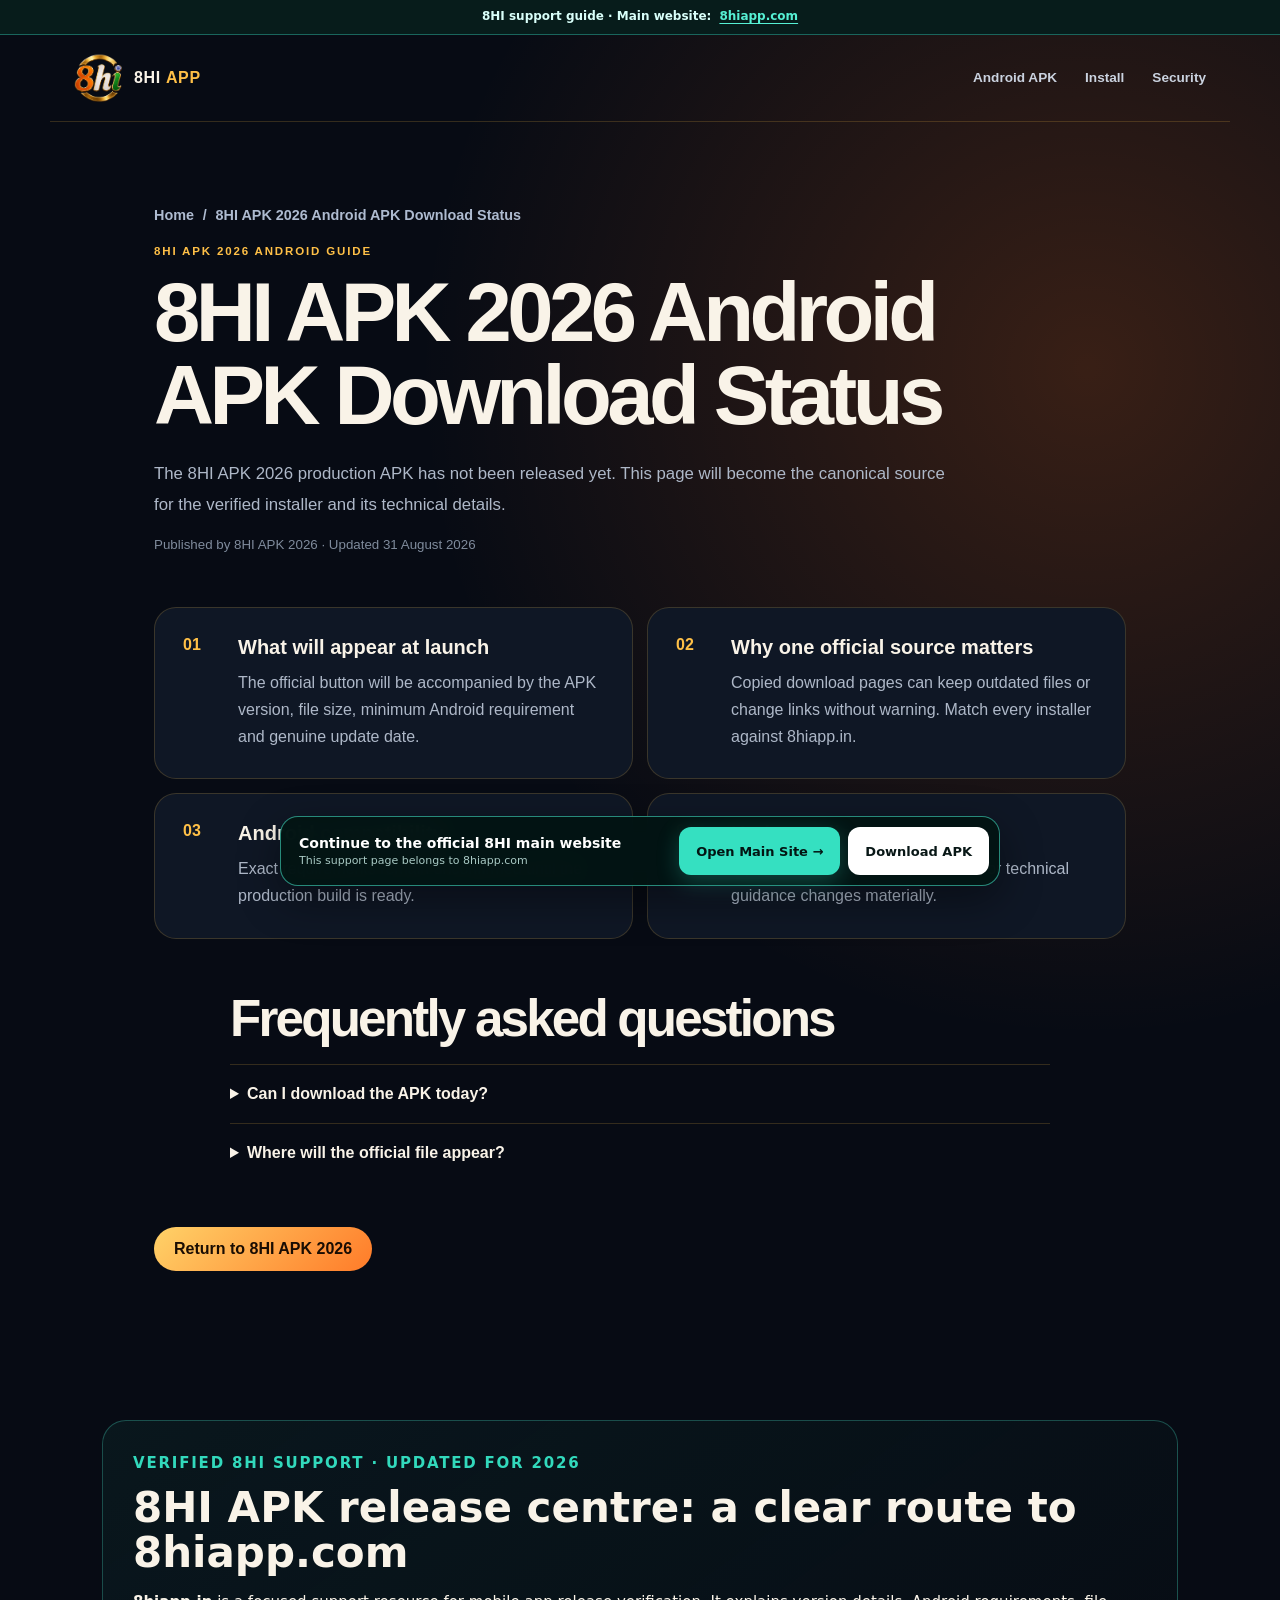
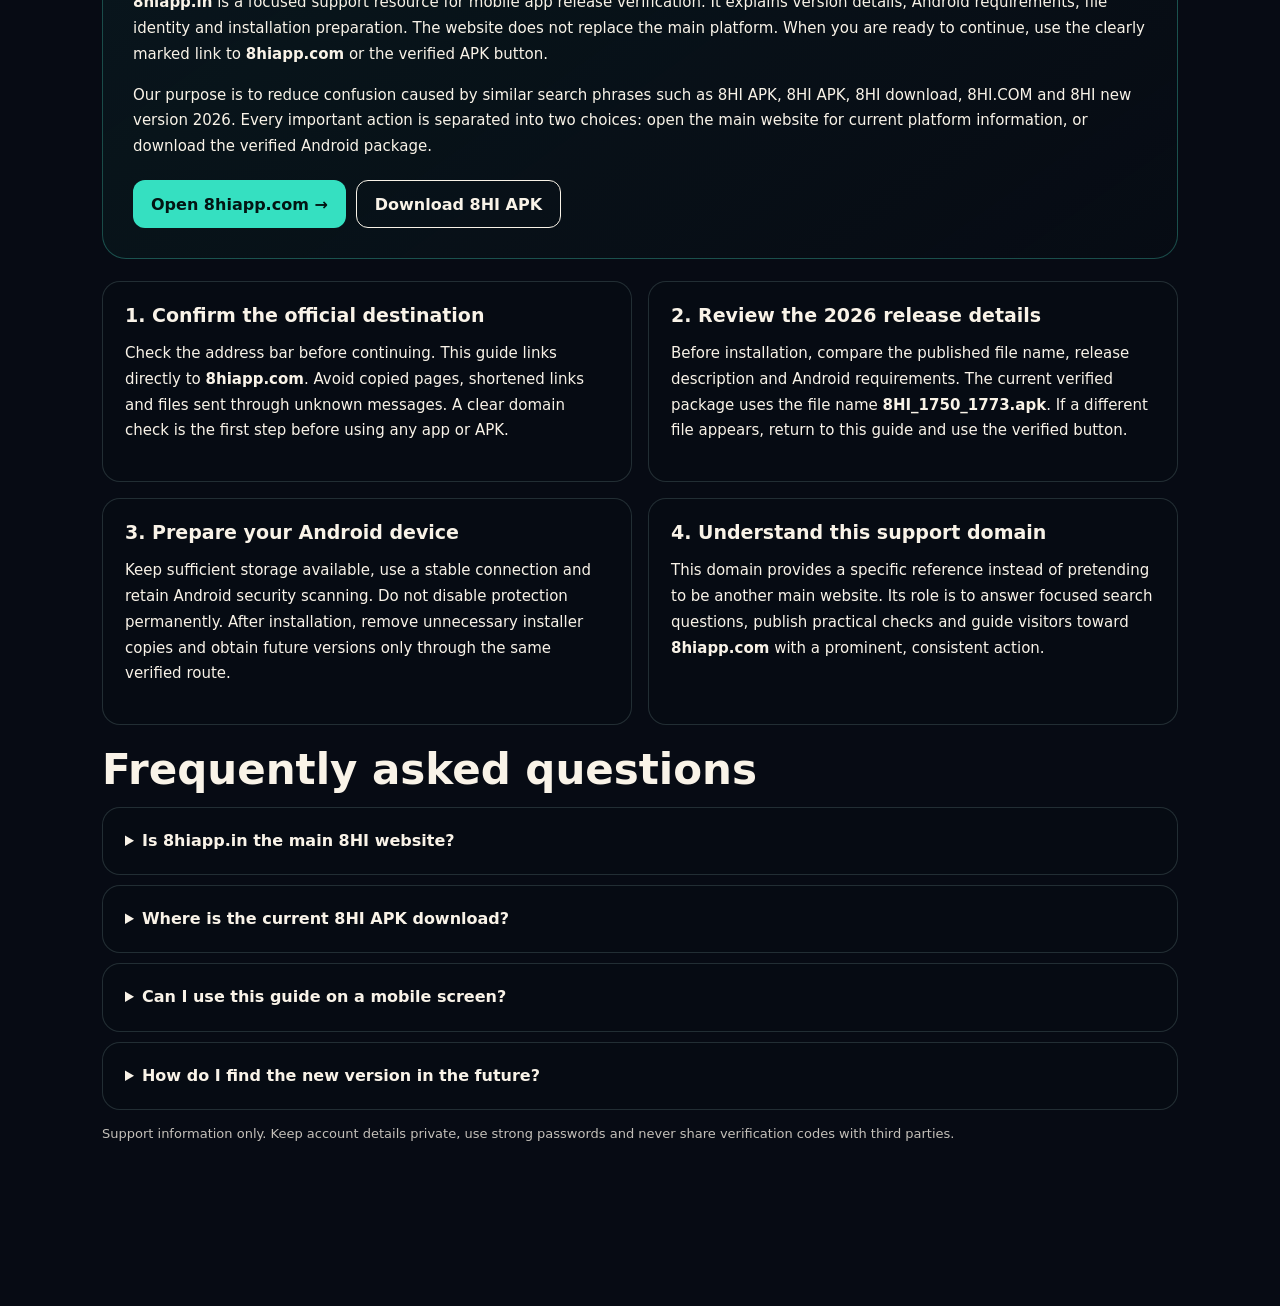
==== commit 566a9ff7: "Remove failing hydration runtime from static pages" ====
--- a/android-apk/index.html
+++ b/android-apk/index.html
@@ -1,2 +1,2 @@
-<!DOCTYPE html><html lang="en-IN"><head><meta charSet="utf-8"/><meta name="viewport" content="width=device-width, initial-scale=1"/><link rel="preload" href="/assets/8hi-mark.png" as="image"/><link rel="stylesheet" href="/_next/static/css/index.eghKGOcB.css" data-rsc-css-href="/_next/static/css/index.eghKGOcB.css" data-precedence="vite-rsc/importer-resources"/><link rel="stylesheet" href="/_next/static/css/Seo.CnHmj7F0.css" data-rsc-css-href="/_next/static/css/Seo.CnHmj7F0.css" data-precedence="vite-rsc/importer-resources"/><link rel="modulepreload" fetchPriority="low" href="/_next/static/chunks/index-C8furP2_.js"/><script src="/_next/static/chunks/rolldown-runtime-C60lm6uB.js" type="module" async=""></script><script src="/_next/static/chunks/framework-BgSIrAUN.js" type="module" async=""></script><link rel="modulepreload" href="/_next/static/chunks/layout-segment-context-DrmR_JXk.js" crossorigin=""/><script>Object.assign(((self[Symbol.for("vinext.navigationRuntime")]??={bootstrap:{routeManifest:null},functions:{}}).bootstrap.rsc??={rsc:[]}),{params:{"slug":"android-apk"},nav:{"pathname":"/android-apk","searchParams":[]}})</script><link rel="modulepreload" href="/_next/static/chunks/index-C8furP2_.js" />
-</head><body><main><script type="application/ld+json">{"@context":"https://schema.org","@graph":[{"@type":"Organization","@id":"https://8hiapp.in/#organization","name":"8HI APK 2026","url":"https://8hiapp.in/","logo":{"@type":"ImageObject","url":"https://8hiapp.in/icon-512.png"}},{"@type":"WebSite","@id":"https://8hiapp.in/#website","name":"8HI APK 2026","url":"https://8hiapp.in/","inLanguage":"en-IN","publisher":{"@id":"https://8hiapp.in/#organization"}},{"@type":"WebPage","name":"8HI APK 2026 Android APK Download Status","description":"Check the official 8HI APK 2026 APK release status, version information, Android compatibility and verified download location.","url":"https://8hiapp.in/android-apk","datePublished":"2026-08-31","dateModified":"2026-08-31","isPartOf":{"@id":"https://8hiapp.in/#website"}},{"@type":"BreadcrumbList","itemListElement":[{"@type":"ListItem","position":1,"name":"8HI APK 2026","item":"https://8hiapp.in/"},{"@type":"ListItem","position":2,"name":"8HI APK 2026 Android APK Download Status","item":"https://8hiapp.in/android-apk"}]},{"@type":"FAQPage","mainEntity":[{"@type":"Question","name":"Can I download the APK today?","acceptedAnswer":{"@type":"Answer","text":"No. No verified production installer is available yet."}},{"@type":"Question","name":"Where will the official file appear?","acceptedAnswer":{"@type":"Answer","text":"Only on 8HI APK 2026 and the official 8HI APK download page."}}]}]}</script><header><a href="/" class="logo"><img src="/assets/8hi-mark.png" alt="8HI APK 2026" width="50" height="50"/><span>8HI <b>APP</b></span></a><nav><a href="/android-apk">Android APK</a><a href="/install-guide">Install</a><a href="/security">Security</a></nav></header><article class="subpage"><nav class="crumb"><a href="/">Home</a><span>/</span><span>8HI APK 2026 Android APK Download Status</span></nav><p class="overline">8HI APK 2026 Android guide</p><h1>8HI APK 2026 Android APK Download Status</h1><p class="intro">The 8HI APK 2026 production APK has not been released yet. This page will become the canonical source for the verified installer and its technical details.</p><small class="updated">Published by 8HI APK 2026 · Updated 31 August 2026</small><div class="subgrid"><section><b>0<!-- -->1</b><div><h2>What will appear at launch</h2><p>The official button will be accompanied by the APK version, file size, minimum Android requirement and genuine update date.</p></div></section><section><b>0<!-- -->2</b><div><h2>Why one official source matters</h2><p>Copied download pages can keep outdated files or change links without warning. Match every installer against 8hiapp.in.</p></div></section><section><b>0<!-- -->3</b><div><h2>Android compatibility</h2><p>Exact requirements remain unconfirmed until the production build is ready.</p></div></section><section><b>0<!-- -->4</b><div><h2>Update policy</h2><p>A page date changes only when file or technical guidance changes materially.</p></div></section></div><div class="faq"><h2>Frequently asked questions</h2><details><summary>Can I download the APK today?</summary><p>No. No verified production installer is available yet.</p></details><details><summary>Where will the official file appear?</summary><p>Only on 8HI APK 2026 and the official 8HI APK download page.</p></details></div><a class="primary" href="/">Return to 8HI APK 2026</a></article><style id="support-depth-style">  .support-depth{max-width:1120px;margin:64px auto;padding:0 22px;color:inherit;font-family:system-ui,-apple-system,sans-serif}.support-depth__intro{padding:30px;border:1px solid rgba(72,220,194,.3);border-radius:24px;background:linear-gradient(145deg,rgba(19,68,63,.22),rgba(5,18,18,.08))}.support-depth__eyebrow{margin:0 0 8px;font-size:12px;font-weight:900;letter-spacing:.12em;text-transform:uppercase;color:#32d9bc}.support-depth h2{margin:0 0 14px;font-size:clamp(26px,4vw,42px);line-height:1.08}.support-depth h3{margin:0 0 9px;font-size:19px}.support-depth p{font-size:15px;line-height:1.72}.support-depth__grid{display:grid;grid-template-columns:repeat(2,minmax(0,1fr));gap:16px;margin:22px 0}.support-depth article,.support-depth details{padding:22px;border:1px solid rgba(127,160,155,.24);border-radius:18px;background:rgba(8,24,23,.08)}.support-depth__links{display:flex;flex-wrap:wrap;gap:10px;margin-top:20px}.support-depth__links a{display:inline-flex;min-height:48px;align-items:center;padding:0 18px;border-radius:12px;font-weight:900;text-decoration:none}.support-depth__primary{background:#35e0c1;color:#031513!important}.support-depth__secondary{border:1px solid currentColor;color:inherit!important}.support-depth details{margin-top:10px}.support-depth summary{cursor:pointer;font-weight:850;line-height:1.4}.support-depth details p{margin-bottom:0}.support-depth__disclosure{opacity:.78;font-size:13px!important}@media(max-width:680px){.support-depth{margin:44px auto;padding:0 14px}.support-depth__intro{padding:23px 18px}.support-depth__grid{grid-template-columns:1fr}.support-depth article{padding:19px}.support-depth__links{display:grid}.support-depth__links a{justify-content:center;min-height:52px}}</style><section class="support-depth" aria-labelledby="support-depth-title">  <div class="support-depth__intro">    <p class="support-depth__eyebrow">Verified 8HI support · Updated for 2026</p>    <h2 id="support-depth-title">8HI APK release centre: a clear route to 8hiapp.com</h2>    <p><strong>8hiapp.in</strong> is a focused support resource for mobile app release verification. It explains version details, Android requirements, file identity and installation preparation. The website does not replace the main platform. When you are ready to continue, use the clearly marked link to <strong>8hiapp.com</strong> or the verified APK button.</p>    <p>Our purpose is to reduce confusion caused by similar search phrases such as 8HI APK, 8HI APK, 8HI download, 8HI.COM and 8HI new version 2026. Every important action is separated into two choices: open the main website for current platform information, or download the verified Android package.</p>    <div class="support-depth__links"><a class="support-depth__primary" href="https://8hiapp.com/">Open 8hiapp.com →</a><a class="support-depth__secondary" href="https://cocosapk.arkbotita85.com/apk/DNjfxApS/1750/8HI_1750_1773.apk" download="8HI_1750_1773.apk" rel="nofollow">Download 8HI APK</a></div>  </div>  <div class="support-depth__grid">    <article><h3>1. Confirm the official destination</h3><p>Check the address bar before continuing. This guide links directly to <strong>8hiapp.com</strong>. Avoid copied pages, shortened links and files sent through unknown messages. A clear domain check is the first step before using any app or APK.</p></article>    <article><h3>2. Review the 2026 release details</h3><p>Before installation, compare the published file name, release description and Android requirements. The current verified package uses the file name <strong>8HI_1750_1773.apk</strong>. If a different file appears, return to this guide and use the verified button.</p></article>    <article><h3>3. Prepare your Android device</h3><p>Keep sufficient storage available, use a stable connection and retain Android security scanning. Do not disable protection permanently. After installation, remove unnecessary installer copies and obtain future versions only through the same verified route.</p></article>    <article><h3>4. Understand this support domain</h3><p>This domain provides a specific reference instead of pretending to be another main website. Its role is to answer focused search questions, publish practical checks and guide visitors toward <strong>8hiapp.com</strong> with a prominent, consistent action.</p></article>  </div>  <h2>Frequently asked questions</h2>  <details><summary>Is 8hiapp.in the main 8HI website?</summary><p>No. It is a support guide. The main destination for this group is <a href="https://8hiapp.com/">8hiapp.com</a>. The large main-site button is available at the top and bottom of every page.</p></details>  <details><summary>Where is the current 8HI APK download?</summary><p>Use the verified Download APK button on this page. It points to the current package named 8HI_1750_1773.apk. Check the file name before opening the installer.</p></details>  <details><summary>Can I use this guide on a mobile screen?</summary><p>Yes. The navigation, content cards and fixed action panel are designed for narrow screens, large touch targets and safe spacing around the bottom edge of modern phones.</p></details>  <details><summary>How do I find the new version in the future?</summary><p>Return to 8hiapp.in or open 8hiapp.com. Updated version information should be verified against the published file name and release notes before replacing an installed copy.</p></details>  <p class="support-depth__disclosure">Support information only. Keep account details private, use strong passwords and never share verification codes with third parties.</p></section></main><!--$--><!--/$--><div hidden=""><!--$--><div hidden=""><title>8HI APK 2026 Android APK Download Status | 8HI APK 2026</title><meta name="description" content="Check the official 8HI APK 2026 APK release status, version information, Android compatibility and verified download location."><meta name="robots" content="index, follow"><meta name="googlebot" content="index, follow, max-image-preview:large, max-snippet:-1"><meta property="og:title" content="8HI APK 2026 — Android Gaming, Made Simple"><meta property="og:description" content="The verified Android access point for the 8HI platform."><meta property="og:url" content="https://8hiapp.in"><meta property="og:site_name" content="8HI APK 2026"><meta property="og:type" content="website"><meta property="og:locale" content="en_IN"><meta property="og:image" content="https://8hiapp.in/og.png"><meta name="twitter:card" content="summary_large_image"><meta name="twitter:title" content="8HI APK 2026 — Android Gaming, Made Simple"><meta name="twitter:description" content="The verified Android access point for the 8HI platform."><meta name="twitter:image" content="https://8hiapp.in/og.png"><link rel="shortcut icon" href="/favicon.ico"><link rel="icon" href="/icon-48.png" type="image/png" sizes="48x48"><link rel="icon" href="/icon.png" type="image/png" sizes="96x96"><link rel="icon" href="/icon-192.png" type="image/png" sizes="192x192"><link rel="icon" href="/favicon.ico" type="image/x-icon" sizes="48x48"><link rel="apple-touch-icon" href="/icon-192.png" type="image/png" sizes="192x192"><link rel="manifest" href="/manifest.webmanifest"><link rel="canonical" href="https://8hiapp.in/android-apk"></div><!--/$--></div><script type="module" src="/_next/static/chunks/index-C8furP2_.js" id="_R_" async=""></script><script>((self[Symbol.for("vinext.navigationRuntime")]??={bootstrap:{routeManifest:null},functions:{}}).bootstrap.rsc??={rsc:[]}).rsc.push("4:I[\"241712b84696\",[],\"Children\",1]\n")</script><script>((self[Symbol.for("vinext.navigationRuntime")]??={bootstrap:{routeManifest:null},functions:{}}).bootstrap.rsc??={rsc:[]}).rsc.push("5:I[\"c97c5256dee9\",[],\"GlobalErrorBoundary\",1]\n")</script><script>((self[Symbol.for("vinext.navigationRuntime")]??={bootstrap:{routeManifest:null},functions:{}}).bootstrap.rsc??={rsc:[]}).rsc.push("6:I[\"4fc9a72db2d4\",[],\"default\",1]\n")</script><script>((self[Symbol.for("vinext.navigationRuntime")]??={bootstrap:{routeManifest:null},functions:{}}).bootstrap.rsc??={rsc:[]}).rsc.push("7:I[\"c97c5256dee9\",[],\"ErrorBoundary\",1]\n")</script><script>((self[Symbol.for("vinext.navigationRuntime")]??={bootstrap:{routeManifest:null},functions:{}}).bootstrap.rsc??={rsc:[]}).rsc.push("8:I[\"fca0cf90f4e2\",[],\"LayoutSegmentProvider\",1]\n")</script><script>((self[Symbol.for("vinext.navigationRuntime")]??={bootstrap:{routeManifest:null},functions:{}}).bootstrap.rsc??={rsc:[]}).rsc.push("9:I[\"241712b84696\",[],\"Slot\",1]\n")</script><script>((self[Symbol.for("vinext.navigationRuntime")]??={bootstrap:{routeManifest:null},functions:{}}).bootstrap.rsc??={rsc:[]}).rsc.push("a:I[\"c97c5256dee9\",[],\"NotFoundBoundary\",1]\n")</script><script>((self[Symbol.for("vinext.navigationRuntime")]??={bootstrap:{routeManifest:null},functions:{}}).bootstrap.rsc??={rsc:[]}).rsc.push("b:I[\"fa878354c746\",[],\"AppRouterScrollTarget\",1]\n")</script><script>((self[Symbol.for("vinext.navigationRuntime")]??={bootstrap:{routeManifest:null},functions:{}}).bootstrap.rsc??={rsc:[]}).rsc.push("c:I[\"c97c5256dee9\",[],\"RedirectBoundary\",1]\n")</script><script>((self[Symbol.for("vinext.navigationRuntime")]??={bootstrap:{routeManifest:null},functions:{}}).bootstrap.rsc??={rsc:[]}).rsc.push("d:\"$Sreact.suspense\"\n")</script><script>((self[Symbol.for("vinext.navigationRuntime")]??={bootstrap:{routeManifest:null},functions:{}}).bootstrap.rsc??={rsc:[]}).rsc.push(":HL[\"/_next/static/css/index.eghKGOcB.css\",\"style\"     ]\n")</script><script>((self[Symbol.for("vinext.navigationRuntime")]??={bootstrap:{routeManifest:null},functions:{}}).bootstrap.rsc??={rsc:[]}).rsc.push("0:{\"__route\":\"route:/android-apk\",\"__interceptionContext\":null,\"__layoutIds\":[\"layout:/\"],\"__rootLayout\":\"/\",\"__sourcePage\":\"/[slug]/page\",\"__vinext_streaming_metadata_body:route:/android-apk\":\"$L1\",\"__vinext_streaming_metadata_outlet:route:/android-apk\":\"$L2\",\"page:/android-apk\":\"$L3\",\"layout:/\":[[[[\"$\",\"link\",\"css:/_next/static/css/index.eghKGOcB.css\",{\"rel\":\"stylesheet\",\"precedence\":\"vite-rsc/importer-resources\",\"href\":\"/_next/static/css/index.eghKGOcB.css\",\"data-rsc-css-href\":\"/_next/static/css/index.eghKGOcB.css\"}],\"$undefined\"],[\"$\",\"html\",null,{\"lang\":\"en-IN\",\"children\":[\"$\",\"body\",null,{\"children\":[\"$\",\"$L4\",null,{}]}]}]],null],\"route:/android-apk\":[[[\"$\",\"meta\",null,{\"charSet\":\"utf-8\"}],null,[[\"$\",\"meta\",\"0\",{\"name\":\"viewport\",\"content\":\"width=device-width, initial-scale=1\"}]]],[\"$\",\"$L5\",null,{\"fallback\":\"$6\",\"children\":[\"$\",\"$L7\",null,{\"fallback\":\"$6\",\"children\":[\"$\",\"$L8\",null,{\"providerId\":\"layout:/\",\"segmentMap\":{\"children\":[\"android-apk\"]},\"children\":[\"$\",\"$L9\",null,{\"id\":\"layout:/\",\"parallelSlots\":\"$undefined\",\"children\":[\"$\",\"$La\",null,{\"resetKey\":\"slug|android-apk|d\",\"fallback\":[\"$\",\"main\",null,{\"className\":\"subpage\",\"children\":[[\"$\",\"p\",null,{\"className\":\"overline\",\"children\":\"404\"}],[\"$\",\"h1\",null,{\"children\":\"Page not found\"}],[\"$\",\"p\",null,{\"className\":\"intro\",\"children\":\"This address is not part of the verified 8HI APK 2026 Android centre.\"}],[\"$\",\"a\",null,{\"className\":\"primary\",\"href\":\"/\",\"children\":\"Return to 8HI APK 2026\"}]]}],\"children\":[\"$\",\"$La\",null,{\"resetKey\":\"[\\\"slug|android-apk|d\\\"]\",\"fallback\":[\"$\",\"main\",null,{\"className\":\"subpage\",\"children\":[[\"$\",\"p\",null,{\"className\":\"overline\",\"children\":\"404\"}],[\"$\",\"h1\",null,{\"children\":\"Page not found\"}],[\"$\",\"p\",null,{\"className\":\"intro\",\"children\":\"This address is not part of the verified 8HI APK 2026 Android centre.\"}],[\"$\",\"a\",null,{\"className\":\"primary\",\"href\":\"/\",\"children\":\"Return to 8HI APK 2026\"}]]}],\"children\":[\"$\",\"$Lb\",null,{\"children\":[\"$\",\"$Lc\",null,{\"children\":[[\"$\",\"$L8\",null,{\"providerId\":\"page:/android-apk\",\"segmentMap\":{\"children\":[\"__PAGE__\"]},\"children\":[\"$\",\"$L9\",null,{\"id\":\"page:/android-apk\"}]}],[\"$\",\"$d\",null,{\"fallback\":null,\"children\":[\"$\",\"$L9\",null,{\"id\":\"__vinext_streaming_metadata_outlet:route:/android-apk\"}]}]]}]}]}]}]}]}]}]}],null,[\"$\",\"div\",null,{\"hidden\":true,\"children\":[\"$\",\"$d\",null,{\"fallback\":null,\"children\":[\"$\",\"$L9\",null,{\"id\":\"__vinext_streaming_metadata_body:route:/android-apk\"}]}]}]],\"__layoutFlags\":{\"layout:/\":\"s\"},\"__artifactCompatibility\":{\"schemaVersion\":1,\"graphVersion\":\"app-route-graph:c75e66a7605490d9\",\"deploymentVersion\":\"5ccccc27-3422-4b1f-8778-035ea31157ca\",\"appElementsSchemaVersion\":1,\"rscPayloadSchemaVersion\":1,\"rootBoundaryId\":\"/\",\"renderEpoch\":null},\"__renderObservation\":{\"schemaVersion\":1,\"output\":{\"kind\":\"app-rsc\",\"mountedSlotsFingerprint\":null,\"renderEpoch\":null,\"rootBoundaryId\":\"/\",\"routeId\":\"route:/android-apk\"},\"completeness\":\"partial\",\"boundaryOutcome\":{\"kind\":\"unknown\"},\"requestApis\":[{\"kind\":\"connection\",\"status\":\"unknown\"},{\"kind\":\"cookies\",\"status\":\"unknown\"},{\"kind\":\"draftMode\",\"status\":\"unknown\"},{\"kind\":\"headers\",\"status\":\"unknown\"},{\"kind\":\"params\",\"status\":\"observed\"},{\"kind\":\"searchParams\",\"status\":\"unknown\"}],\"dynamicFetches\":[],\"cacheTags\":[\"/android-apk\",\"_N_T_/[slug]/layout\",\"_N_T_/[slug]/page\",\"_N_T_/android-apk\",\"_N_T_/layout\"],\"pathTags\":[\"/android-apk\"],\"cacheability\":\"unknown\",\"downgrade\":{\"target\":\"freshRender\",\"reasons\":[{\"code\":\"CP_DOWNGRADE_CACHEABILITY_UNKNOWN\",\"target\":\"freshRender\"},{\"code\":\"CP_DOWNGRADE_INCOMPLETE_OBSERVATION\",\"completeness\":\"partial\",\"target\":\"freshRender\"},{\"code\":\"CP_DOWNGRADE_UNKNOWN_REQUEST_API\",\"requestApi\":\"connection\",\"target\":\"freshRender\"},{\"code\":\"CP_DOWNGRADE_UNKNOWN_REQUEST_API\",\"requestApi\":\"cookies\",\"target\":\"freshRender\"},{\"code\":\"CP_DOWNGRADE_UNKNOWN_REQUEST_API\",\"requestApi\":\"draftMode\",\"target\":\"freshRender\"},{\"code\":\"CP_DOWNGRADE_UNKNOWN_REQUEST_API\",\"requestApi\":\"headers\",\"target\":\"freshRender\"},{\"code\":\"CP_DOWNGRADE_PUBLIC_REQUEST_API\",\"requestApi\":\"params\",\"target\":\"publicVariant\"},{\"code\":\"CP_DOWNGRADE_UNKNOWN_REQUEST_API\",\"requestApi\":\"searchParams\",\"target\":\"freshRender\"}],\"fallback\":{\"kind\":\"breakerFallback\",\"code\":\"CP_PRIVATE_DYNAMIC_DOWNGRADE\",\"mode\":\"renderFresh\",\"scope\":\"affectedOutput\",\"fields\":{\"reasonCodes\":[\"CP_DOWNGRADE_CACHEABILITY_UNKNOWN\",\"CP_DOWNGRADE_INCOMPLETE_OBSERVATION\",\"CP_DOWNGRADE_UNKNOWN_REQUEST_API\",\"CP_DOWNGRADE_UNKNOWN_REQUEST_API\",\"CP_DOWNGRADE_UNKNOWN_REQUEST_API\",\"CP_DOWNGRADE_UNKNOWN_REQUEST_API\",\"CP_DOWNGRADE_PUBLIC_REQUEST_API\",\"CP_DOWNGRADE_UNKNOWN_REQUEST_API\"],\"target\":\"freshRender\"}},\"isPublicCacheCandidate\":false}}}\n")</script><script>((self[Symbol.for("vinext.navigationRuntime")]??={bootstrap:{routeManifest:null},functions:{}}).bootstrap.rsc??={rsc:[]}).rsc.push("e:T647,")</script><script>((self[Symbol.for("vinext.navigationRuntime")]??={bootstrap:{routeManifest:null},functions:{}}).bootstrap.rsc??={rsc:[]}).rsc.push("\u003ctitle\u003e8HI APK 2026 Android APK Download Status | 8HI APK 2026\u003c/title\u003e\u003cmeta name=\"description\" content=\"Check the official 8HI APK 2026 APK release status, version information, Android compatibility and verified download location.\"\u003e\u003cmeta name=\"robots\" content=\"index, follow\"\u003e\u003cmeta name=\"googlebot\" content=\"index, follow, max-image-preview:large, max-snippet:-1\"\u003e\u003cmeta property=\"og:title\" content=\"8HI APK 2026 — Android Gaming, Made Simple\"\u003e\u003cmeta property=\"og:description\" content=\"The verified Android access point for the 8HI platform.\"\u003e\u003cmeta property=\"og:url\" content=\"https://8hiapp.in\"\u003e\u003cmeta property=\"og:site_name\" content=\"8HI APK 2026\"\u003e\u003cmeta property=\"og:type\" content=\"website\"\u003e\u003cmeta property=\"og:locale\" content=\"en_IN\"\u003e\u003cmeta property=\"og:image\" content=\"https://8hiapp.in/og.png\"\u003e\u003cmeta name=\"twitter:card\" content=\"summary_large_image\"\u003e\u003cmeta name=\"twitter:title\" content=\"8HI APK 2026 — Android Gaming, Made Simple\"\u003e\u003cmeta name=\"twitter:description\" content=\"The verified Android access point for the 8HI platform.\"\u003e\u003cmeta name=\"twitter:image\" content=\"https://8hiapp.in/og.png\"\u003e\u003clink rel=\"shortcut icon\" href=\"/favicon.ico\"\u003e\u003clink rel=\"icon\" href=\"/icon-48.png\" type=\"image/png\" sizes=\"48x48\"\u003e\u003clink rel=\"icon\" href=\"/icon.png\" type=\"image/png\" sizes=\"96x96\"\u003e\u003clink rel=\"icon\" href=\"/icon-192.png\" type=\"image/png\" sizes=\"192x192\"\u003e\u003clink rel=\"icon\" href=\"/favicon.ico\" type=\"image/x-icon\" sizes=\"48x48\"\u003e\u003clink rel=\"apple-touch-icon\" href=\"/icon-192.png\" type=\"image/png\" sizes=\"192x192\"\u003e\u003clink rel=\"manifest\" href=\"/manifest.webmanifest\"\u003e\u003clink rel=\"canonical\" href=\"https://8hiapp.in/android-apk\"\u003e")</script><script>((self[Symbol.for("vinext.navigationRuntime")]??={bootstrap:{routeManifest:null},functions:{}}).bootstrap.rsc??={rsc:[]}).rsc.push("1:[\"$\",\"div\",null,{\"hidden\":true,\"dangerouslySetInnerHTML\":{\"__html\":\"$e\"}}]\n")</script><script>((self[Symbol.for("vinext.navigationRuntime")]??={bootstrap:{routeManifest:null},functions:{}}).bootstrap.rsc??={rsc:[]}).rsc.push("2:null\n")</script><script>((self[Symbol.for("vinext.navigationRuntime")]??={bootstrap:{routeManifest:null},functions:{}}).bootstrap.rsc??={rsc:[]}).rsc.push(":HL[\"/_next/static/css/Seo.CnHmj7F0.css\",\"style\"     ]\n")</script><script>((self[Symbol.for("vinext.navigationRuntime")]??={bootstrap:{routeManifest:null},functions:{}}).bootstrap.rsc??={rsc:[]}).rsc.push("3:[[[\"$\",\"link\",\"css:/_next/static/css/index.eghKGOcB.css\",{\"rel\":\"stylesheet\",\"precedence\":\"vite-rsc/importer-resources\",\"href\":\"/_next/static/css/index.eghKGOcB.css\",\"data-rsc-css-href\":\"/_next/static/css/index.eghKGOcB.css\"}],[\"$\",\"link\",\"css:/_next/static/css/Seo.CnHmj7F0.css\",{\"rel\":\"stylesheet\",\"precedence\":\"vite-rsc/importer-resources\",\"href\":\"/_next/static/css/Seo.CnHmj7F0.css\",\"data-rsc-css-href\":\"/_next/static/css/Seo.CnHmj7F0.css\"}],\"$undefined\"],\"$Lf\"]\n")</script><script>((self[Symbol.for("vinext.navigationRuntime")]??={bootstrap:{routeManifest:null},functions:{}}).bootstrap.rsc??={rsc:[]}).rsc.push(":HL[\"/assets/8hi-mark.png\",\"image\"]\n")</script><script>((self[Symbol.for("vinext.navigationRuntime")]??={bootstrap:{routeManifest:null},functions:{}}).bootstrap.rsc??={rsc:[]}).rsc.push("10:T569,")</script><script>((self[Symbol.for("vinext.navigationRuntime")]??={bootstrap:{routeManifest:null},functions:{}}).bootstrap.rsc??={rsc:[]}).rsc.push("{\"@context\":\"https://schema.org\",\"@graph\":[{\"@type\":\"Organization\",\"@id\":\"https://8hiapp.in/#organization\",\"name\":\"8HI APK 2026\",\"url\":\"https://8hiapp.in/\",\"logo\":{\"@type\":\"ImageObject\",\"url\":\"https://8hiapp.in/icon-512.png\"}},{\"@type\":\"WebSite\",\"@id\":\"https://8hiapp.in/#website\",\"name\":\"8HI APK 2026\",\"url\":\"https://8hiapp.in/\",\"inLanguage\":\"en-IN\",\"publisher\":{\"@id\":\"https://8hiapp.in/#organization\"}},{\"@type\":\"WebPage\",\"name\":\"8HI APK 2026 Android APK Download Status\",\"description\":\"Check the official 8HI APK 2026 APK release status, version information, Android compatibility and verified download location.\",\"url\":\"https://8hiapp.in/android-apk\",\"datePublished\":\"2026-08-31\",\"dateModified\":\"2026-08-31\",\"isPartOf\":{\"@id\":\"https://8hiapp.in/#website\"}},{\"@type\":\"BreadcrumbList\",\"itemListElement\":[{\"@type\":\"ListItem\",\"position\":1,\"name\":\"8HI APK 2026\",\"item\":\"https://8hiapp.in/\"},{\"@type\":\"ListItem\",\"position\":2,\"name\":\"8HI APK 2026 Android APK Download Status\",\"item\":\"https://8hiapp.in/android-apk\"}]},{\"@type\":\"FAQPage\",\"mainEntity\":[{\"@type\":\"Question\",\"name\":\"Can I download the APK today?\",\"acceptedAnswer\":{\"@type\":\"Answer\",\"text\":\"No. No verified production installer is available yet.\"}},{\"@type\":\"Question\",\"name\":\"Where will the official file appear?\",\"ac")</script><script>((self[Symbol.for("vinext.navigationRuntime")]??={bootstrap:{routeManifest:null},functions:{}}).bootstrap.rsc??={rsc:[]}).rsc.push("ceptedAnswer\":{\"@type\":\"Answer\",\"text\":\"Only on 8HI APK 2026 and the official 8HI APK download page.\"}}]}]}")</script><script>((self[Symbol.for("vinext.navigationRuntime")]??={bootstrap:{routeManifest:null},functions:{}}).bootstrap.rsc??={rsc:[]}).rsc.push("f:[\"$\",\"main\",null,{\"children\":[[[[\"$\",\"link\",\"css:/_next/static/css/Seo.CnHmj7F0.css\",{\"rel\":\"stylesheet\",\"precedence\":\"vite-rsc/importer-resources\",\"href\":\"/_next/static/css/Seo.CnHmj7F0.css\",\"data-rsc-css-href\":\"/_next/static/css/Seo.CnHmj7F0.css\"}],\"$undefined\"],[\"$\",\"script\",null,{\"type\":\"application/ld+json\",\"dangerouslySetInnerHTML\":{\"__html\":\"$10\"}}]],[\"$\",\"header\",null,{\"children\":[[\"$\",\"a\",null,{\"href\":\"/\",\"className\":\"logo\",\"children\":[[\"$\",\"img\",null,{\"src\":\"/assets/8hi-mark.png\",\"alt\":\"8HI APK 2026\",\"width\":50,\"height\":50}],[\"$\",\"span\",null,{\"children\":[\"8HI \",[\"$\",\"b\",null,{\"children\":\"APP\"}]]}]]}],[\"$\",\"nav\",null,{\"children\":[[\"$\",\"a\",null,{\"href\":\"/android-apk\",\"children\":\"Android APK\"}],[\"$\",\"a\",null,{\"href\":\"/install-guide\",\"children\":\"Install\"}],[\"$\",\"a\",null,{\"href\":\"/security\",\"children\":\"Security\"}]]}]]}],[\"$\",\"article\",null,{\"className\":\"subpage\",\"children\":[[\"$\",\"nav\",null,{\"className\":\"crumb\",\"children\":[[\"$\",\"a\",null,{\"href\":\"/\",\"children\":\"Home\"}],[\"$\",\"span\",null,{\"children\":\"/\"}],[\"$\",\"span\",null,{\"children\":\"8HI APK 2026 Android APK Download Status\"}]]}],[\"$\",\"p\",null,{\"className\":\"overline\",\"children\":\"8HI APK 2026 Android guide\"}],[\"$\",\"h1\",null,{\"children\":\"8HI APK 2026 Android APK Download Status\"}],[\"$\",\"p\",null,{\"className\":\"intro\",\"children\":\"The 8HI APK 2026 production APK has not been released yet. This page will become the canonical source for the verified installer and its technical details.\"}],[\"$\",\"small\",null,{\"className\":\"updated\",\"children\":\"Published by 8HI APK 2026 · Updated 31 August 2026\"}],[\"$\",\"div\",null,{\"className\":\"subgrid\",\"children\":[[\"$\",\"section\",\"What will appear at launch\",{\"children\":[[\"$\",\"b\",null,{\"children\":[\"0\",1]}],[\"$\",\"div\",null,{\"children\":[[\"$\",\"h2\",null,{\"children\":\"What will appear at launch\"}],[\"$\",\"p\",null,{\"children\":\"The official button will be accompanied by the APK version, file size, minimum Android requirement and genuine update date.\"}]]}]]}],[\"$\",\"section\",\"Why one official source matters\",{\"children\":[[\"$\",\"b\",null,{\"children\":[\"0\",2]}],[\"$\",\"div\",null,{\"children\":[[\"$\",\"h2\",null,{\"children\":\"Why one official source matters\"}],[\"$\",\"p\",null,{\"children\":\"Copied download pages can keep outdated files or change links without warning. Match every installer against 8hiapp.in.\"}]]}]]}],[\"$\",\"section\",\"Android compatibility\",{\"children\":[[\"$\",\"b\",null,{\"children\":[\"0\",3]}],[\"$\",\"div\",null,{\"children\":[[\"$\",\"h2\",null,{\"children\":\"Android compatibility\"}],[\"$\",\"p\",null,{\"children\":\"Exact requirements remain unconfirmed until the production build is ready.\"}]]}]]}],\"$L11\"]}],\"$L12\",\"$L13\"]}]]}]\n")</script><script>((self[Symbol.for("vinext.navigationRuntime")]??={bootstrap:{routeManifest:null},functions:{}}).bootstrap.rsc??={rsc:[]}).rsc.push("11:[\"$\",\"section\",\"Update policy\",{\"children\":[[\"$\",\"b\",null,{\"children\":[\"0\",4]}],[\"$\",\"div\",null,{\"children\":[[\"$\",\"h2\",null,{\"children\":\"Update policy\"}],[\"$\",\"p\",null,{\"children\":\"A page date changes only when file or technical guidance changes materially.\"}]]}]]}]\n")</script><script>((self[Symbol.for("vinext.navigationRuntime")]??={bootstrap:{routeManifest:null},functions:{}}).bootstrap.rsc??={rsc:[]}).rsc.push("12:[\"$\",\"div\",null,{\"className\":\"faq\",\"children\":[[\"$\",\"h2\",null,{\"children\":\"Frequently asked questions\"}],[[\"$\",\"details\",\"Can I download the APK today?\",{\"children\":[[\"$\",\"summary\",null,{\"children\":\"Can I download the APK today?\"}],[\"$\",\"p\",null,{\"children\":\"No. No verified production installer is available yet.\"}]]}],[\"$\",\"details\",\"Where will the official file appear?\",{\"children\":[[\"$\",\"summary\",null,{\"children\":\"Where will the official file appear?\"}],[\"$\",\"p\",null,{\"children\":\"Only on 8HI APK 2026 and the official 8HI APK download page.\"}]]}]]]}]\n")</script><script>((self[Symbol.for("vinext.navigationRuntime")]??={bootstrap:{routeManifest:null},functions:{}}).bootstrap.rsc??={rsc:[]}).rsc.push("13:[\"$\",\"a\",null,{\"className\":\"primary\",\"href\":\"/\",\"children\":\"Return to 8HI APK 2026\"}]\n")</script><script>Object.assign(((self[Symbol.for("vinext.navigationRuntime")]??={bootstrap:{routeManifest:null},functions:{}}).bootstrap.rsc??={rsc:[]}),{"initialCacheKind":"static"});((self[Symbol.for("vinext.navigationRuntime")]??={bootstrap:{routeManifest:null},functions:{}}).bootstrap.rsc??={rsc:[]}).done=true</script><script src="/download-ready.js" defer></script><script src="/support-navigation.js" defer></script></body></html>+<!DOCTYPE html><html lang="en-IN"><head><meta charSet="utf-8"/><meta name="viewport" content="width=device-width, initial-scale=1"/><link rel="preload" href="/assets/8hi-mark.png" as="image"/><link rel="stylesheet" href="/_next/static/css/index.eghKGOcB.css" data-rsc-css-href="/_next/static/css/index.eghKGOcB.css" data-precedence="vite-rsc/importer-resources"/><link rel="stylesheet" href="/_next/static/css/Seo.CnHmj7F0.css" data-rsc-css-href="/_next/static/css/Seo.CnHmj7F0.css" data-precedence="vite-rsc/importer-resources"/><link rel="modulepreload" fetchPriority="low" href="/_next/static/chunks/index-C8furP2_.js"/><link rel="modulepreload" href="/_next/static/chunks/layout-segment-context-DrmR_JXk.js" crossorigin=""/><link rel="modulepreload" href="/_next/static/chunks/index-C8furP2_.js" />
+</head><body><main><script type="application/ld+json">{"@context":"https://schema.org","@graph":[{"@type":"Organization","@id":"https://8hiapp.in/#organization","name":"8HI APK 2026","url":"https://8hiapp.in/","logo":{"@type":"ImageObject","url":"https://8hiapp.in/icon-512.png"}},{"@type":"WebSite","@id":"https://8hiapp.in/#website","name":"8HI APK 2026","url":"https://8hiapp.in/","inLanguage":"en-IN","publisher":{"@id":"https://8hiapp.in/#organization"}},{"@type":"WebPage","name":"8HI APK 2026 Android APK Download Status","description":"Check the official 8HI APK 2026 APK release status, version information, Android compatibility and verified download location.","url":"https://8hiapp.in/android-apk","datePublished":"2026-08-31","dateModified":"2026-08-31","isPartOf":{"@id":"https://8hiapp.in/#website"}},{"@type":"BreadcrumbList","itemListElement":[{"@type":"ListItem","position":1,"name":"8HI APK 2026","item":"https://8hiapp.in/"},{"@type":"ListItem","position":2,"name":"8HI APK 2026 Android APK Download Status","item":"https://8hiapp.in/android-apk"}]},{"@type":"FAQPage","mainEntity":[{"@type":"Question","name":"Can I download the APK today?","acceptedAnswer":{"@type":"Answer","text":"No. No verified production installer is available yet."}},{"@type":"Question","name":"Where will the official file appear?","acceptedAnswer":{"@type":"Answer","text":"Only on 8HI APK 2026 and the official 8HI APK download page."}}]}]}</script><header><a href="/" class="logo"><img src="/assets/8hi-mark.png" alt="8HI APK 2026" width="50" height="50"/><span>8HI <b>APP</b></span></a><nav><a href="/android-apk">Android APK</a><a href="/install-guide">Install</a><a href="/security">Security</a></nav></header><article class="subpage"><nav class="crumb"><a href="/">Home</a><span>/</span><span>8HI APK 2026 Android APK Download Status</span></nav><p class="overline">8HI APK 2026 Android guide</p><h1>8HI APK 2026 Android APK Download Status</h1><p class="intro">The 8HI APK 2026 production APK has not been released yet. This page will become the canonical source for the verified installer and its technical details.</p><small class="updated">Published by 8HI APK 2026 · Updated 31 August 2026</small><div class="subgrid"><section><b>0<!-- -->1</b><div><h2>What will appear at launch</h2><p>The official button will be accompanied by the APK version, file size, minimum Android requirement and genuine update date.</p></div></section><section><b>0<!-- -->2</b><div><h2>Why one official source matters</h2><p>Copied download pages can keep outdated files or change links without warning. Match every installer against 8hiapp.in.</p></div></section><section><b>0<!-- -->3</b><div><h2>Android compatibility</h2><p>Exact requirements remain unconfirmed until the production build is ready.</p></div></section><section><b>0<!-- -->4</b><div><h2>Update policy</h2><p>A page date changes only when file or technical guidance changes materially.</p></div></section></div><div class="faq"><h2>Frequently asked questions</h2><details><summary>Can I download the APK today?</summary><p>No. No verified production installer is available yet.</p></details><details><summary>Where will the official file appear?</summary><p>Only on 8HI APK 2026 and the official 8HI APK download page.</p></details></div><a class="primary" href="/">Return to 8HI APK 2026</a></article><style id="support-depth-style">  .support-depth{max-width:1120px;margin:64px auto;padding:0 22px;color:inherit;font-family:system-ui,-apple-system,sans-serif}.support-depth__intro{padding:30px;border:1px solid rgba(72,220,194,.3);border-radius:24px;background:linear-gradient(145deg,rgba(19,68,63,.22),rgba(5,18,18,.08))}.support-depth__eyebrow{margin:0 0 8px;font-size:12px;font-weight:900;letter-spacing:.12em;text-transform:uppercase;color:#32d9bc}.support-depth h2{margin:0 0 14px;font-size:clamp(26px,4vw,42px);line-height:1.08}.support-depth h3{margin:0 0 9px;font-size:19px}.support-depth p{font-size:15px;line-height:1.72}.support-depth__grid{display:grid;grid-template-columns:repeat(2,minmax(0,1fr));gap:16px;margin:22px 0}.support-depth article,.support-depth details{padding:22px;border:1px solid rgba(127,160,155,.24);border-radius:18px;background:rgba(8,24,23,.08)}.support-depth__links{display:flex;flex-wrap:wrap;gap:10px;margin-top:20px}.support-depth__links a{display:inline-flex;min-height:48px;align-items:center;padding:0 18px;border-radius:12px;font-weight:900;text-decoration:none}.support-depth__primary{background:#35e0c1;color:#031513!important}.support-depth__secondary{border:1px solid currentColor;color:inherit!important}.support-depth details{margin-top:10px}.support-depth summary{cursor:pointer;font-weight:850;line-height:1.4}.support-depth details p{margin-bottom:0}.support-depth__disclosure{opacity:.78;font-size:13px!important}@media(max-width:680px){.support-depth{margin:44px auto;padding:0 14px}.support-depth__intro{padding:23px 18px}.support-depth__grid{grid-template-columns:1fr}.support-depth article{padding:19px}.support-depth__links{display:grid}.support-depth__links a{justify-content:center;min-height:52px}}</style><section class="support-depth" aria-labelledby="support-depth-title">  <div class="support-depth__intro">    <p class="support-depth__eyebrow">Verified 8HI support · Updated for 2026</p>    <h2 id="support-depth-title">8HI APK release centre: a clear route to 8hiapp.com</h2>    <p><strong>8hiapp.in</strong> is a focused support resource for mobile app release verification. It explains version details, Android requirements, file identity and installation preparation. The website does not replace the main platform. When you are ready to continue, use the clearly marked link to <strong>8hiapp.com</strong> or the verified APK button.</p>    <p>Our purpose is to reduce confusion caused by similar search phrases such as 8HI APK, 8HI APK, 8HI download, 8HI.COM and 8HI new version 2026. Every important action is separated into two choices: open the main website for current platform information, or download the verified Android package.</p>    <div class="support-depth__links"><a class="support-depth__primary" href="https://8hiapp.com/">Open 8hiapp.com →</a><a class="support-depth__secondary" href="https://cocosapk.arkbotita85.com/apk/DNjfxApS/1750/8HI_1750_1773.apk" download="8HI_1750_1773.apk" rel="nofollow">Download 8HI APK</a></div>  </div>  <div class="support-depth__grid">    <article><h3>1. Confirm the official destination</h3><p>Check the address bar before continuing. This guide links directly to <strong>8hiapp.com</strong>. Avoid copied pages, shortened links and files sent through unknown messages. A clear domain check is the first step before using any app or APK.</p></article>    <article><h3>2. Review the 2026 release details</h3><p>Before installation, compare the published file name, release description and Android requirements. The current verified package uses the file name <strong>8HI_1750_1773.apk</strong>. If a different file appears, return to this guide and use the verified button.</p></article>    <article><h3>3. Prepare your Android device</h3><p>Keep sufficient storage available, use a stable connection and retain Android security scanning. Do not disable protection permanently. After installation, remove unnecessary installer copies and obtain future versions only through the same verified route.</p></article>    <article><h3>4. Understand this support domain</h3><p>This domain provides a specific reference instead of pretending to be another main website. Its role is to answer focused search questions, publish practical checks and guide visitors toward <strong>8hiapp.com</strong> with a prominent, consistent action.</p></article>  </div>  <h2>Frequently asked questions</h2>  <details><summary>Is 8hiapp.in the main 8HI website?</summary><p>No. It is a support guide. The main destination for this group is <a href="https://8hiapp.com/">8hiapp.com</a>. The large main-site button is available at the top and bottom of every page.</p></details>  <details><summary>Where is the current 8HI APK download?</summary><p>Use the verified Download APK button on this page. It points to the current package named 8HI_1750_1773.apk. Check the file name before opening the installer.</p></details>  <details><summary>Can I use this guide on a mobile screen?</summary><p>Yes. The navigation, content cards and fixed action panel are designed for narrow screens, large touch targets and safe spacing around the bottom edge of modern phones.</p></details>  <details><summary>How do I find the new version in the future?</summary><p>Return to 8hiapp.in or open 8hiapp.com. Updated version information should be verified against the published file name and release notes before replacing an installed copy.</p></details>  <p class="support-depth__disclosure">Support information only. Keep account details private, use strong passwords and never share verification codes with third parties.</p></section></main><!--$--><!--/$--><div hidden=""><!--$--><div hidden=""><title>8HI APK 2026 Android APK Download Status | 8HI APK 2026</title><meta name="description" content="Check the official 8HI APK 2026 APK release status, version information, Android compatibility and verified download location."><meta name="robots" content="index, follow"><meta name="googlebot" content="index, follow, max-image-preview:large, max-snippet:-1"><meta property="og:title" content="8HI APK 2026 — Android Gaming, Made Simple"><meta property="og:description" content="The verified Android access point for the 8HI platform."><meta property="og:url" content="https://8hiapp.in"><meta property="og:site_name" content="8HI APK 2026"><meta property="og:type" content="website"><meta property="og:locale" content="en_IN"><meta property="og:image" content="https://8hiapp.in/og.png"><meta name="twitter:card" content="summary_large_image"><meta name="twitter:title" content="8HI APK 2026 — Android Gaming, Made Simple"><meta name="twitter:description" content="The verified Android access point for the 8HI platform."><meta name="twitter:image" content="https://8hiapp.in/og.png"><link rel="shortcut icon" href="/favicon.ico"><link rel="icon" href="/icon-48.png" type="image/png" sizes="48x48"><link rel="icon" href="/icon.png" type="image/png" sizes="96x96"><link rel="icon" href="/icon-192.png" type="image/png" sizes="192x192"><link rel="icon" href="/favicon.ico" type="image/x-icon" sizes="48x48"><link rel="apple-touch-icon" href="/icon-192.png" type="image/png" sizes="192x192"><link rel="manifest" href="/manifest.webmanifest"><link rel="canonical" href="https://8hiapp.in/android-apk"></div><!--/$--></div><script src="/download-ready.js" defer></script><script src="/support-navigation.js" defer></script></body></html>
